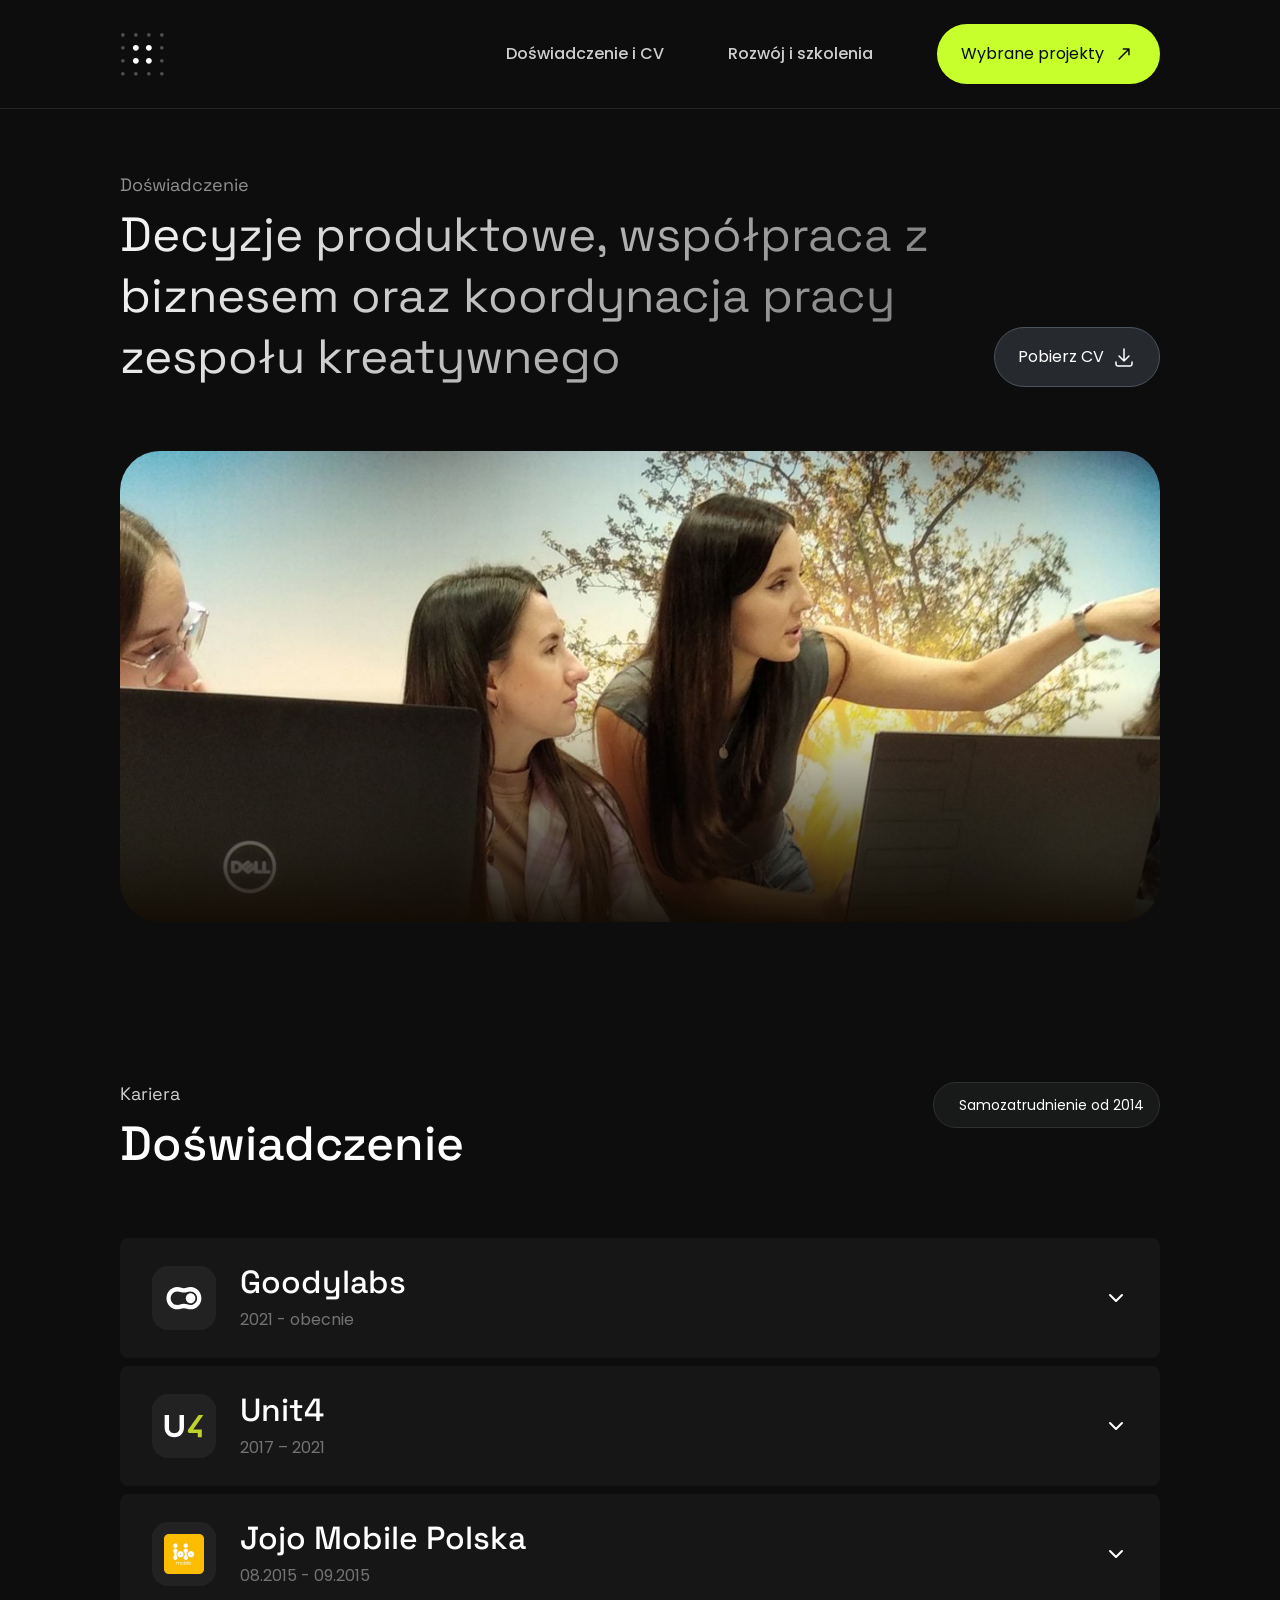
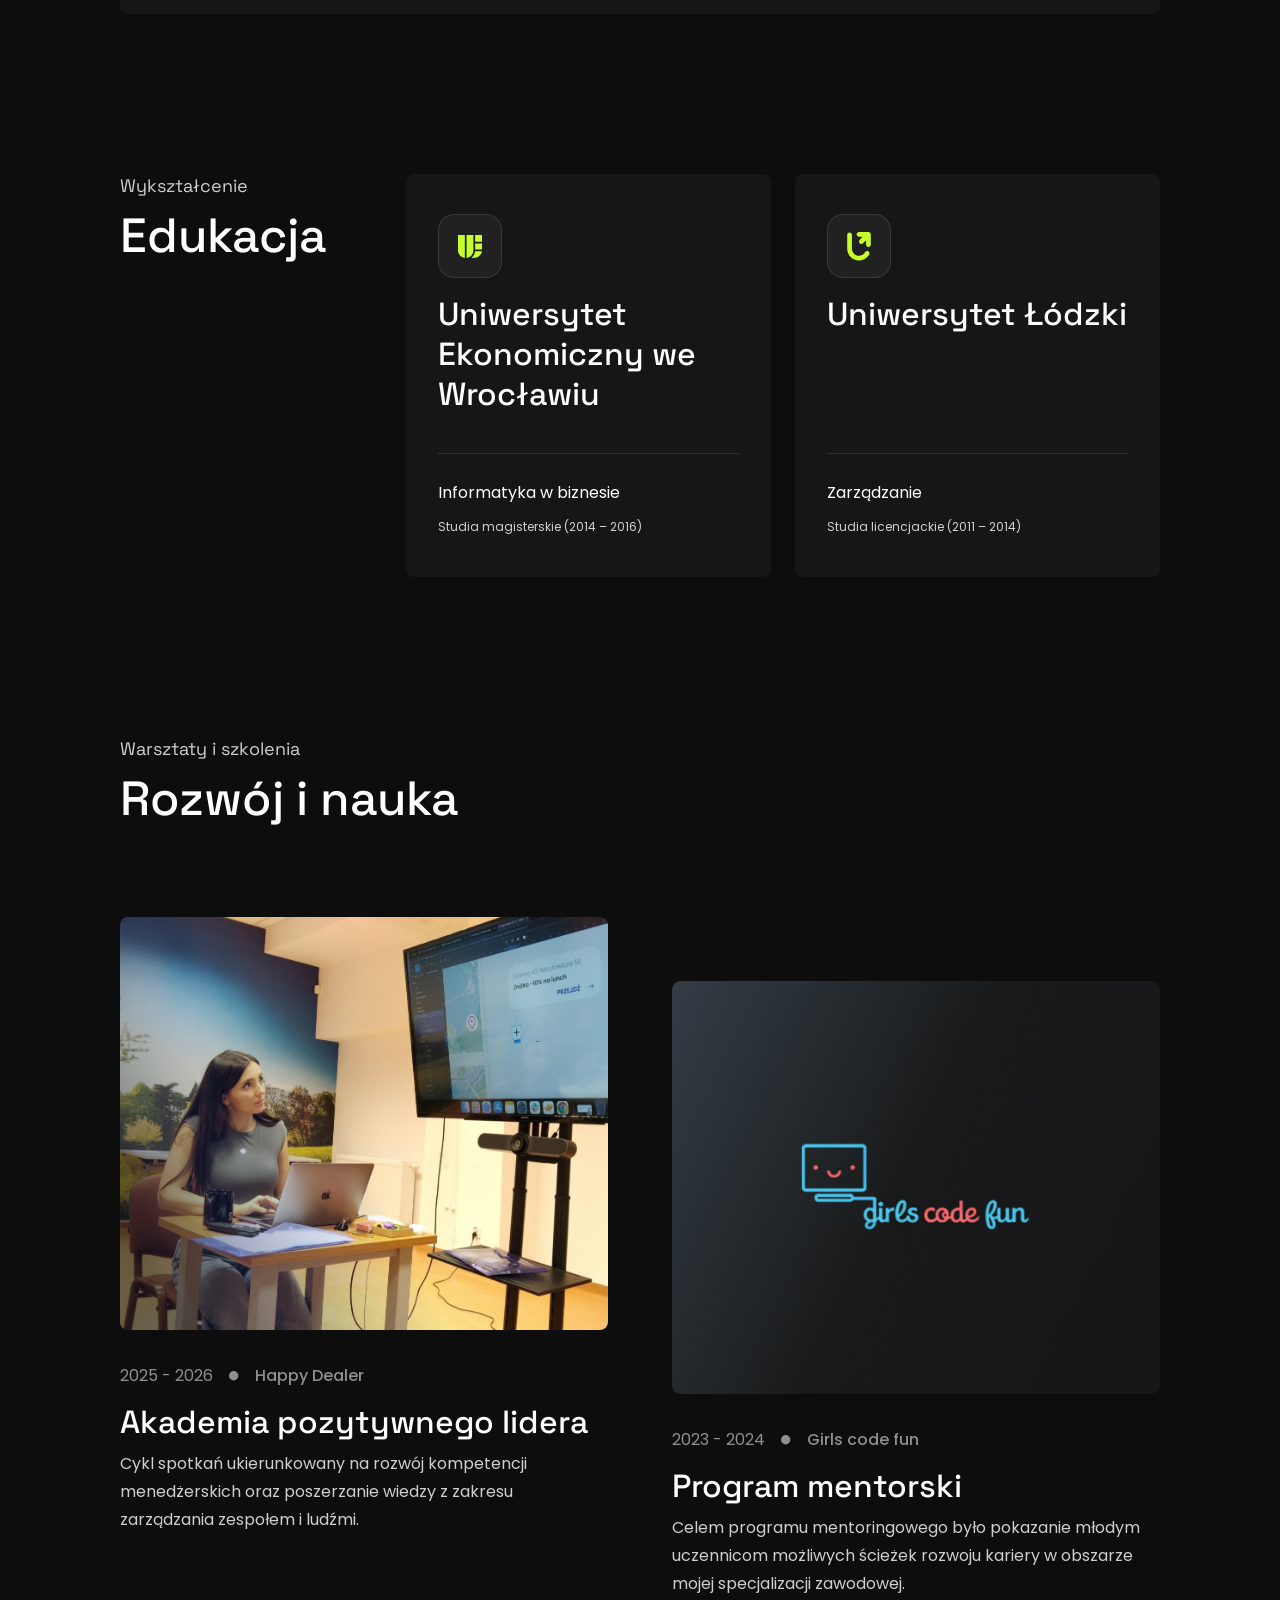
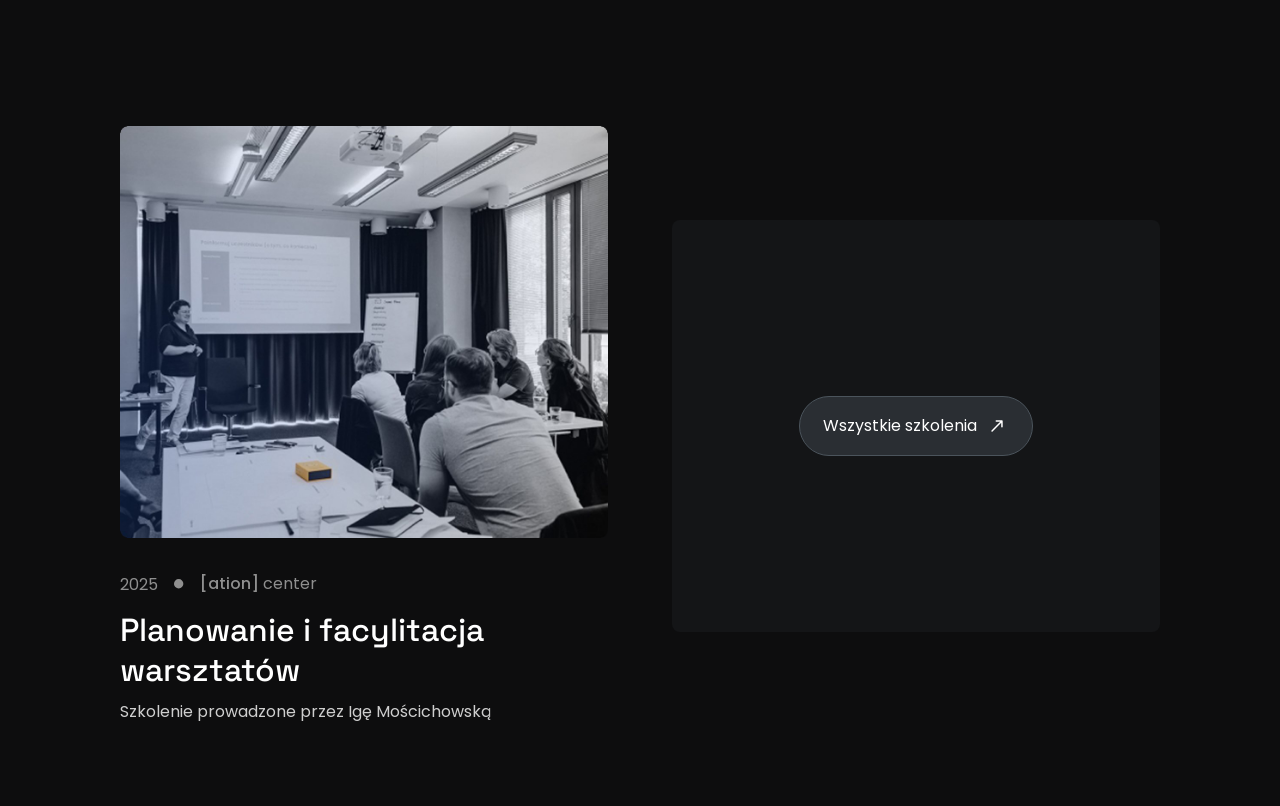
==== doswiadczenie.html @ 1fce52eb "Strona Główna - update" ====
<!DOCTYPE html>
<html lang="pl">
<head>
  <meta charset="UTF-8">
  <meta name="robots" content="noindex, nofollow">
  <meta name="viewport" content="width=device-width, initial-scale=1.0">
  <title>Doświadczenie i CV – Aleksandra Kuta</title>
  <meta name="description" content="Doświadczenie: decyzje produktowe, współpraca z biznesem oraz koordynacja pracy zespołu kreatywnego.">
  <link rel="icon" type="image/svg+xml" href="assets/favicon.svg">

  <link rel="preconnect" href="https://fonts.googleapis.com">
  <link rel="preconnect" href="https://fonts.gstatic.com" crossorigin>
  <link href="https://fonts.googleapis.com/css2?family=Poppins:wght@400;500&family=Space+Grotesk:wght@400;500;700&display=swap" rel="stylesheet">

  <link rel="stylesheet" href="css/style.css?v=89">
</head>
<body>

  <!-- ============ NAWIGACJA ============ -->
  <header class="site-header">
    <nav class="nav container" aria-label="Główna nawigacja">
      <a href="index.html" class="nav__logo" aria-label="Strona główna">
        <img src="assets/icons/logo.svg" alt="" width="44" height="44">
      </a>

      <button class="nav__toggle" type="button" aria-expanded="false" aria-controls="nav-menu" aria-label="Otwórz menu">
        <img src="assets/icons/menu.svg" alt="" width="24" height="24">
      </button>

      <div class="nav__menu" id="nav-menu">
        <a href="doswiadczenie.html" class="nav__link" aria-current="page">Doświadczenie i CV</a>
        <a href="rozwoj.html" class="nav__link">Rozwój i szkolenia</a>
        <a href="index.html#projekty" class="btn btn--cta">
          Wybrane projekty
          <img src="assets/icons/arrow-up-right.svg" alt="" width="24" height="24">
        </a>
      </div>
    </nav>
  </header>

  <main>
    <!-- ============ HEADER ============ -->
    <section class="case-hero cv-hero" aria-labelledby="cv-title">
      <div class="case-hero__content cv-hero__content container">
        <div class="cv-hero__text">
          <p class="cv-hero__eyebrow">Doświadczenie</p>
          <h1 id="cv-title" class="cv-hero__title">Decyzje produktowe, współpraca z biznesem oraz koordynacja pracy zespołu kreatywnego</h1>
        </div>
        <a href="assets/cv/AleksandraKuta_SeniorUXDesigner_10lat_CV.pdf" class="btn btn--secondary" download>
          Pobierz CV
          <img src="assets/icons/download.svg" alt="" width="24" height="24">
        </a>
      </div>

      <div class="case-hero__media cv-hero__media container">
        <picture>
          <source media="(max-width: 720px)" srcset="assets/images/cv/cv-header-mobile.jpg">
          <img src="assets/images/cv/cv-header.jpg" alt="Aleksandra Kuta podczas pracy z zespołem" width="1200" height="573">
        </picture>
      </div>
    </section>

    <!-- ============ DOŚWIADCZENIE (lista rozwijana) ============ -->
    <section class="experience" aria-labelledby="experience-title">
      <div class="container experience__inner">
        <div class="experience__head">
          <div class="experience__heading">
            <p class="experience__eyebrow">Kariera</p>
            <h2 id="experience-title" class="experience__title">Doświadczenie</h2>
          </div>
          <p class="badge"><span class="tag__dot" aria-hidden="true"></span>Samozatrudnienie od 2014</p>
        </div>

        <div class="jobs">
          <details class="job">
            <summary class="job__head">
              <span class="job__logo job__logo--goodylabs"><img src="assets/icons/firmy/goodylabs.svg" alt=""></span>
              <span class="job__info">
                <span class="job__name">Goodylabs</span>
                <span class="job__dates">2021 - obecnie</span>
              </span>
              <img class="job__chevron job__chevron--down" src="assets/icons/chevron-down.svg" alt="" width="24" height="24">
              <img class="job__chevron job__chevron--up" src="assets/icons/chevron-up.svg" alt="" width="24" height="24">
            </summary>
            <div class="job__body">
              <p class="job__desc">Realizowałam projekty aplikacji mobilnych i webowych, odpowiadając za projektowanie doświadczeń użytkowników oraz rozwój produktów cyfrowych. W Goodylabs współtworzyłam aplikację CSR wyróżnioną w konkursie Mobile Trends Awards, a także zdobywałam pierwsze doświadczenia w obszarze prowadzenia zespołu kreatywnego.</p>
              <ul class="job__roles">
                <li class="job__role">
                  <span class="job__role-title">UX Team Lead</span>
                  <span class="job__role-dates">06.2024 – obecnie</span>
                </li>
                <li class="job__role">
                  <span class="job__role-title">Senior UX Designer</span>
                  <span class="job__role-dates">05.2023 – 05.2024</span>
                </li>
                <li class="job__role">
                  <span class="job__role-title">UX Designer</span>
                  <span class="job__role-dates">04.2021 – 05.2023</span>
                </li>
              </ul>
            </div>
          </details>
          <details class="job">
            <summary class="job__head">
              <span class="job__logo job__logo--unit4"><img src="assets/icons/firmy/unit4.svg" alt=""></span>
              <span class="job__info">
                <span class="job__name">Unit4</span>
                <span class="job__dates">2017 – 2021</span>
              </span>
              <img class="job__chevron job__chevron--down" src="assets/icons/chevron-down.svg" alt="" width="24" height="24">
              <img class="job__chevron job__chevron--up" src="assets/icons/chevron-up.svg" alt="" width="24" height="24">
            </summary>
            <div class="job__body">
              <p class="job__desc">Rozwijałam swoje umiejętności pracując przy dużym systemie ERP oraz Student Management System – platformie do zarządzania danymi i finansami studentów.</p>
              <ul class="job__roles">
                <li class="job__role">
                  <span class="job__role-title">Regular UX Designer</span>
                  <span class="job__role-dates">03.2018 – 03.2021</span>
                </li>
                <li class="job__role">
                  <span class="job__role-title">Associate UX Designer</span>
                  <span class="job__role-dates">03.2017 – 03.2018</span>
                </li>
                <li class="job__role">
                  <span class="job__role-title">UX Designer Intern</span>
                  <span class="job__role-dates">08.2016 – 03.2017</span>
                </li>
              </ul>
            </div>
          </details>
          <details class="job">
            <summary class="job__head">
              <span class="job__logo job__logo--jojo"><img src="assets/icons/firmy/jojo-mobile.jpg" alt=""></span>
              <span class="job__info">
                <span class="job__name">Jojo Mobile Polska</span>
                <span class="job__dates">08.2015 - 09.2015</span>
              </span>
              <img class="job__chevron job__chevron--down" src="assets/icons/chevron-down.svg" alt="" width="24" height="24">
              <img class="job__chevron job__chevron--up" src="assets/icons/chevron-up.svg" alt="" width="24" height="24">
            </summary>
            <div class="job__body">
              <p class="job__desc">Moje pierwsze komercyjne doświadczenie w obszarze UX/UI. Moim zadaniem było stworzenie strony internetowej firmy Jojo Mobile Polska, odpowiadałam za koncepcję i wdrożenie strony w narzędziu WordPress.</p>
              <ul class="job__roles">
                <li class="job__role">
                  <span class="job__role-title">Website Designer</span>
                  <span class="job__role-dates">08.2015 – 09.2015</span>
                </li>
              </ul>
            </div>
          </details>
        </div>
      </div>
    </section>
    <!-- ============ EDUKACJA ============ -->
    <section class="education" aria-labelledby="education-title">
      <div class="container education__inner">
        <div class="education__heading">
          <p class="experience__eyebrow">Wykształcenie</p>
          <h2 id="education-title" class="experience__title">Edukacja</h2>
        </div>
        <ul class="schools">
          <li class="school">
            <span class="school__logo"><img class="school__logo--ue" src="assets/icons/uczelnie/ue-wroclaw.svg" alt=""></span>
            <h3 class="school__name">Uniwersytet Ekonomiczny we Wrocławiu</h3>
            <div class="school__info">
              <p class="school__field">Informatyka w biznesie</p>
              <p class="school__degree">Studia magisterskie (2014 – 2016)</p>
            </div>
          </li>
          <li class="school">
            <span class="school__logo"><img class="school__logo--ul" src="assets/icons/uczelnie/ul-lodz.svg" alt=""></span>
            <h3 class="school__name">Uniwersytet Łódzki</h3>
            <div class="school__info">
              <p class="school__field">Zarządzanie</p>
              <p class="school__degree">Studia licencjackie (2011 – 2014)</p>
            </div>
          </li>
        </ul>
      </div>
    </section>
    <!-- ============ ROZWÓJ I NAUKA ============ -->
    <section class="trainings" id="rozwoj" aria-labelledby="trainings-title">
      <div class="container trainings__inner">
        <div class="trainings__heading">
          <p class="experience__eyebrow">Warsztaty i szkolenia</p>
          <h2 id="trainings-title" class="experience__title">Rozwój i nauka</h2>
        </div>
        <ul class="trainings__list">
          <li class="training">
            <div class="training__media"><img src="assets/images/rozwoj/akademia.jpg" alt="Aleksandra Kuta podczas spotkania Akademii pozytywnego lidera" width="568" height="480" loading="lazy"></div>
            <div class="training__body">
              <p class="training__meta">
                <span class="training__dates">2025 - 2026</span>
                <img src="assets/icons/dot-grey.svg" alt="" width="10" height="10">
                <span class="training__org">Happy Dealer</span>
              </p>
              <h3 class="training__title">Akademia pozytywnego lidera</h3>
              <p class="training__desc">Cykl spotkań ukierunkowany na rozwój kompetencji menedżerskich oraz poszerzanie wiedzy z zakresu zarządzania zespołem i ludźmi.</p>
            </div>
          </li>
          <li class="training training--offset">
            <div class="training__media"><img src="assets/images/rozwoj/girls-code-fun.jpg" alt="Logo Girls code fun" width="568" height="480" loading="lazy"></div>
            <div class="training__body">
              <p class="training__meta">
                <span class="training__dates">2023 - 2024</span>
                <img src="assets/icons/dot-grey.svg" alt="" width="10" height="10">
                <span class="training__org">Girls code fun</span>
              </p>
              <h3 class="training__title">Program mentorski</h3>
              <p class="training__desc">Celem programu mentoringowego było pokazanie młodym uczennicom możliwych ścieżek rozwoju kariery w obszarze mojej specjalizacji zawodowej.</p>
            </div>
          </li>
          <li class="training">
            <div class="training__media"><img src="assets/images/rozwoj/facylitacja.jpg" alt="Uczestnicy szkolenia z planowania i facylitacji warsztatów" width="568" height="480" loading="lazy"></div>
            <div class="training__body">
              <p class="training__meta">
                <span class="training__dates">2025</span>
                <img src="assets/icons/dot-grey.svg" alt="" width="10" height="10">
                <span class="training__org training__org--mixed"><b>[ation]</b> center</span>
              </p>
              <h3 class="training__title">Planowanie i facylitacja warsztatów</h3>
              <p class="training__desc">Szkolenie prowadzone przez Igę Mościchowską</p>
            </div>
          </li>
          <li class="trainings__more">
            <a href="rozwoj.html" class="btn btn--secondary">
              Wszystkie szkolenia
              <img src="assets/icons/arrow-up-right-white.svg" alt="" width="24" height="24">
            </a>
          </li>
        </ul>
      </div>
    </section>
  </main>

  <script src="js/main.js?v=89"></script>
</body>
</html>
---- css/style.css ----
/* =========================================================
   Portfolio – Aleksandra Kuta
   Tokeny (zmienne) przeniesione 1:1 z Figmy (plik „Redesign”)
   ========================================================= */
:root {
  /* Kolory */
  --color-bg-primary: #0d0d0e;
  --color-bg-accent: #c7ff2c;
  --color-bg-secondary: #111112;
  --color-bg-surface: #161616;
  --color-surface-fill: #141517;
  --color-bg-tag: #181919;
  --color-border-subtle: #303031;
  --color-text-primary: #ffffff;
  --color-text-secondary: rgba(255, 255, 255, 0.8);
  --color-text-accent: #737373;
  --color-text-tertiary: #8f8f8f;
  --color-divider: #303031;
  --color-border-nav: rgba(255, 255, 255, 0.1);
  --color-button-secondary-bg-2: rgba(75, 84, 92, 0.4);
  --color-button-secondary-border: #4b545c;
  --color-button-secondary-bg: rgba(255, 255, 255, 0.05);
  --color-text-on-accent: #060a12;
  --color-accent-glow: rgba(215, 238, 149, 0.6);

  /* Typografia */
  --font-body: "Poppins", system-ui, sans-serif;
  --font-heading: "Space Grotesk", system-ui, sans-serif;
  --font-size-xs: 12px;
  --font-size-sm: 14px;
  --font-size-md: 16px;
  --font-size-lg: 24px;
  --font-size-2xl: 32px;
  --font-size-3xl: 48px;
  --font-size-4xl: 56px;

  /* Odstępy */
  --spacing-4: 4px;
  --spacing-8: 8px;
  --spacing-12: 12px;
  --spacing-16: 16px;
  --spacing-20: 20px;
  --spacing-24: 24px;
  --spacing-32: 32px;
  --spacing-40: 40px;
  --spacing-48: 48px;
  --spacing-56: 56px;
  --spacing-64: 64px;
  --spacing-80: 80px;
  --spacing-88: 88px;
  --spacing-100: 100px;
  --spacing-120: 120px;

  /* Zaokrąglenia */
  --radius-4: 4px;
  --radius-8: 8px;
  --radius-12: 12px;
  --radius-16: 16px;
  --radius-24: 24px;
  --radius-32: 32px;
  --radius-40: 40px;

  /* Layout */
  --page-max: none; /* 29.10: strona skaluje się na każdą szerokość, boki stałe 120 px (--page-gutter) */
  --page-gutter: var(--spacing-120);
}

/* ---------- Reset ---------- */
*, *::before, *::after { box-sizing: border-box; }
html, body { margin: 0; padding: 0; }
h1, p, ul { margin: 0; padding: 0; }
ul { list-style: none; }
img { display: block; max-width: 100%; }
a { color: inherit; text-decoration: none; }

body {
  background: var(--color-bg-primary);
  color: var(--color-text-primary);
  font-family: var(--font-body);
  font-size: var(--font-size-md);
  -webkit-font-smoothing: antialiased;
}

:focus-visible {
  outline: 2px solid var(--color-bg-accent);
  outline-offset: 4px;
  border-radius: 4px;
}

.container {
  width: 100%;
  max-width: var(--page-max);
  margin-inline: auto;
  padding-inline: var(--page-gutter);
}

/* ---------- Przycisk CTA ---------- */
.btn {
  display: inline-flex;
  align-items: center;
  justify-content: center;
  gap: var(--spacing-8);
  font-family: var(--font-body);
  font-size: var(--font-size-md);
  font-weight: 400;
  line-height: 28px;
  white-space: nowrap;
}
.btn--cta {
  padding: var(--spacing-16) var(--spacing-24);
  border-radius: var(--radius-32);
  background: var(--color-bg-accent);
  color: var(--color-text-on-accent);
}

/* ---------- Nawigacja ---------- */
.site-header {
  border-bottom: 1px solid var(--color-border-nav);
}
.nav {
  display: flex;
  align-items: center;
  gap: var(--spacing-64);
  padding-block: var(--spacing-24);
}
.nav__logo { flex: 1 0 0; }
.nav__logo img { width: 44px; height: 44px; }

.nav__menu {
  display: flex;
  align-items: center;
  gap: var(--spacing-64);
}
.nav__link {
  font-weight: 500;
  line-height: 28px;
  color: var(--color-text-secondary);
  white-space: nowrap;
}

.nav__toggle { display: none; }

/* ---------- Hero / header (Strona Główna) ---------- */
/* 12.11 – nowy header (Figma 3300:8854): wyśrodkowane tagi + tytuł, bez grafiki w tle; nawigacja leży na headerze */
.page-home .site-header {
  position: absolute;
  top: 0;
  left: 0;
  right: 0;
  z-index: 2;
}

.hero {
  display: flex;
  flex-direction: column;
  justify-content: center;
  height: 768px;
  padding-top: 108px; /* wysokość nawigacji; treść wyśrodkowana w pozostałej części (200 / 201 px jak w Figmie) */
  background: var(--color-bg-primary);
}
.hero__content {
  display: flex;
  flex-direction: column;
  align-items: center;
  gap: var(--spacing-24);
  text-align: center;
}
/* Tagi oddzielone kwadratami 4×4 obróconymi o 45° (romby) */
.hero__tags,
.meta {
  display: flex;
  flex-wrap: wrap;
  align-items: center;
  gap: var(--spacing-8) var(--spacing-16);
  font-size: var(--font-size-sm);
  line-height: 22px;
  color: var(--color-text-secondary);
}
.hero__tags { justify-content: center; }
.hero__tags > li,
.meta > li {
  display: flex;
  align-items: center;
  gap: var(--spacing-16);
  white-space: nowrap;
}
.hero__tags > li + li::before,
.meta > li + li::before {
  content: "";
  flex: none;
  width: 4px;
  height: 4px;
  margin-inline: 0.83px; /* romb ma 5,66 px szerokości – odstępy jak w Figmie */
  background: rgba(255, 255, 255, 0.8);
  transform: rotate(45deg);
}
.hero__title {
  max-width: 1200px;
  font-family: var(--font-heading);
  font-size: var(--font-size-4xl);
  font-weight: 400;
  line-height: normal;
  background-image: linear-gradient(102.6deg, #f7f7f7 0.64%, #838383 92.03%);
  -webkit-background-clip: text;
  background-clip: text;
  color: transparent;
}

/* ---------- Sekcja: Wybrane projekty (12.11 – Figma 2981:7096) ---------- */
.projects { background: var(--color-bg-primary); }
.projects__inner {
  display: flex;
  flex-direction: column;
  gap: var(--spacing-80);
  padding-top: var(--spacing-80);
  padding-bottom: var(--spacing-120);
}

.section-head {
  display: flex;
  flex-direction: column;
  gap: var(--spacing-24);
}
.section-head__title {
  margin: 0;
  font-family: var(--font-heading);
  font-size: var(--font-size-3xl);
  font-weight: 400;
  line-height: normal;
}
.section-head__lead {
  max-width: 538px;
  padding-left: var(--spacing-80);
  color: var(--color-text-secondary);
  line-height: normal;
}

/* Kafel projektu */
.project {
  display: flex;
  flex-direction: column;
  gap: var(--spacing-24);
  color: var(--color-text-primary);
}
.project__media {
  position: relative;
  display: block;
  overflow: hidden;
  border-radius: var(--radius-4);
  background: var(--color-bg-surface);
}
.project__media img {
  width: 100%;
  height: 100%;
  object-fit: cover;
}
/* Logo 4F na zdjęciu (64 px, krycie 80%, 32 px od lewej, 19 px od dołu) */
.project__media .project__logo {
  position: absolute;
  left: var(--spacing-32);
  bottom: 4.847%; /* 19 z 392 – skaluje się razem z kaflem */
  width: 64px;
  height: 64px;
  opacity: 0.8;
}
.project__body {
  display: flex;
  flex-direction: column;
  gap: var(--spacing-16);
}
.project__title {
  margin: 0;
  font-family: var(--font-heading);
  font-size: 18px;
  font-weight: 400;
  line-height: normal;
}

/* 1. Kafel 4F + tekst z prawej, wyrównane do dołu */
.projects__feature {
  display: flex;
  align-items: flex-end;
  gap: 44px;
}
.project--featured { flex: 0 0 63.1667%; } /* 758 z 1200 – skaluje się z szerokością strony */
.project--featured .project__media { height: auto; aspect-ratio: 758 / 392; }
.project--featured .project__body { padding-right: var(--spacing-40); }
.project--featured .meta { max-width: 398px; }
.project--featured .project__title { font-size: var(--font-size-lg); }
.projects__note {
  flex: 1 0 0;
  padding: 0 var(--spacing-64) 114px 0;
  font-family: var(--font-heading);
  font-size: 18px;
  line-height: normal;
}
.projects__note-muted { color: var(--color-text-accent); }

/* 2. i 3. – rząd dwóch kafli */
.projects__row {
  display: flex;
  align-items: flex-start;
  gap: var(--spacing-80);
}
.project--small { flex: 0 0 36.25%; } /* 435 z 1200 */
.project--small .project__media { height: auto; aspect-ratio: 435 / 329; }
.project--large { flex: 1 0 0; }
.project--large .project__media { height: auto; aspect-ratio: 685 / 392; border-radius: var(--radius-8); }

/* ---------- Sekcja: Środowisko pracy (12.11 – Figma 3395:4577 / kolor 3395:4617 / środek 3395:4729) ---------- */
/* Pasek kafli przesuwa się sam w pętli (jak cytaty CTRL+); kafel na środku ekranu powiększa się o 20% i przechodzi w wersję kolorową (js/main.js [data-tools]) */
.tools {
  display: flex;
  flex-direction: column;
  gap: var(--spacing-48);
  padding-block: var(--spacing-80);
  background: var(--color-bg-primary);
}
.tools__title {
  margin: 0;
  font-family: var(--font-heading);
  font-size: var(--font-size-3xl);
  font-weight: 400;
  line-height: normal;
  text-align: center;
  background-image: linear-gradient(127.97deg, #f7f7f7 0.64%, #838383 92.03%);
  -webkit-background-clip: text;
  background-clip: text;
  color: transparent;
}
.tools__viewport { overflow: hidden; padding-block: var(--spacing-40); }
.tools__track {
  display: flex;
  width: max-content;
  animation: tools-scroll 40.5s linear infinite; /* ok. 40 px/s jak cytaty CTRL+ (zestaw 7 kafli = 1619 px), kafel co ok. 5,8 s */
}
.tools__list { display: flex; align-items: center; }
/* Kafel 100 + 60 + romb 8×8 (11,31 px) + 60 */
.tool {
  display: flex;
  align-items: center;
  gap: 60px;
  padding-right: 60px;
}
.tool::after {
  content: "";
  flex: none;
  width: 8px;
  height: 8px;
  margin-inline: 1.66px; /* romb ma 11,31 px szerokości */
  background: rgba(255, 255, 255, 0.8);
  transform: rotate(45deg);
}
.tool__tile {
  position: relative;
  display: block;
  flex: none;
  width: 100px;
  height: 100px;
  transition: transform 0.6s cubic-bezier(.22, 1, .36, 1);
}
.tool__icon {
  position: absolute;
  inset: 0;
  width: 100px;
  height: 100px;
  max-width: none;
}
.tool__icon--color {
  opacity: 0;
  transition: opacity 0.6s ease;
}
.tool.is-active .tool__tile { transform: scale(1.2); }
.tool.is-active .tool__icon--color { opacity: 1; }
@keyframes tools-scroll { to { transform: translateX(-33.3333%); } }

/* ---------- Stopka Strony Głównej (12.11 – Figma 3395:3358) ---------- */
.home-footer {
  border-top: 1px solid var(--color-border-nav);
  background: var(--color-bg-primary);
}
.home-footer__inner {
  display: flex;
  flex-direction: column;
  align-items: center;
  gap: var(--spacing-80);
  padding-block: var(--spacing-120);
}
.home-footer__tag {
  display: flex;
  align-items: center;
  gap: 10px;
  padding: var(--spacing-8) var(--spacing-16) var(--spacing-8) var(--spacing-12);
  font-size: var(--font-size-xs);
  line-height: 20px;
  color: var(--color-text-secondary);
  white-space: nowrap;
}
.home-footer__dot {
  flex: none;
  width: 8px;
  height: 8px;
  border-radius: 50%;
  background: var(--color-bg-accent);
}
.home-footer__main {
  display: flex;
  flex-direction: column;
  align-items: center;
  gap: var(--spacing-40);
  width: 100%;
}
.home-footer__title {
  max-width: 800px;
  font-family: var(--font-heading);
  font-size: var(--font-size-4xl);
  font-weight: 400;
  line-height: normal;
  text-align: center;
  background-image: linear-gradient(102.6deg, #f7f7f7 0.64%, #838383 92.03%);
  -webkit-background-clip: text;
  background-clip: text;
  color: transparent;
}
/* Przycisk CTA, rozmiar small */
.home-footer__cta {
  padding: var(--spacing-8) var(--spacing-12);
  font-size: var(--font-size-xs);
  line-height: 20px;
}
.home-footer__bottom {
  display: flex;
  align-items: center;
  justify-content: space-between;
  gap: var(--spacing-24);
  width: 100%;
}
.home-footer__contact {
  flex: 1 0 0;
  line-height: 28px;
  color: var(--color-text-secondary);
}
.home-footer__contact--end { text-align: right; }
.home-footer__copy {
  font-size: var(--font-size-sm);
  line-height: 22px;
  color: var(--color-text-secondary);
  white-space: nowrap;
}

/* ---------- Case study: header ---------- */
.case-hero {
  display: flex;
  flex-direction: column;
  padding-bottom: var(--spacing-80);
}
.case-hero__content {
  display: flex;
  flex-direction: column;
  align-items: flex-start;
  gap: var(--spacing-8);
  padding-block: var(--spacing-64);
}
.case-hero__heading {
  display: flex;
  flex-direction: column;
  align-items: flex-start;
  gap: var(--spacing-8);
  width: 100%;
}
.case-hero__logo {
  display: flex;
  align-items: center;
  justify-content: center;
  width: 64px;
  height: 64px;
  border-radius: var(--radius-16);
  background: var(--color-button-secondary-bg);
}
.case-hero__logo img { width: 40px; height: 40px; }

.case-hero__title {
  font-family: var(--font-heading);
  font-size: var(--font-size-3xl);
  width: 100%;
  font-weight: 400;
  line-height: normal;
  background: linear-gradient(121.6deg, #f7f7f7 0.64%, #838383 92.03%);
  -webkit-background-clip: text;
  background-clip: text;
  -webkit-text-fill-color: transparent;
  color: transparent;
}

.case-info {
  display: flex;
  flex-wrap: wrap;
  align-items: flex-start;
  gap: var(--spacing-24);
  margin: 0;
  padding-top: var(--spacing-16);
}
.case-info__item { display: flex; flex-direction: column; }
.case-info dt {
  font-size: var(--font-size-sm);
  line-height: normal;
  color: var(--color-text-accent);
}
.case-info dd {
  margin: 0;
  font-weight: 500;
  line-height: 28px;
  white-space: nowrap;
}

/* Header CTRL+ (3156:3764 / 3156:3675): bez logo, kąt gradientu tytułu z makiety, kadr zdjęcia na mobile */
.case-hero--ctrl .case-hero__media img { object-position: center; }

/* Header 4F – układ web (makieta 29.10, 3042:17963): logo + tytuł 56 px po lewej, informacje w kolumnie po prawej */
@media (min-width: 901px) {
  .case-hero__content {
    flex-direction: row;
    align-items: flex-end;
    gap: var(--spacing-80);
  }
  .case-hero__heading { flex: 1 0 0; min-width: 0; gap: var(--spacing-40); }
  .case-hero__title {
    font-size: var(--font-size-4xl);
    background-image: linear-gradient(98.73deg, #f7f7f7 0.64%, #838383 92.03%);
  }
  .case-info {
    flex: none;
    flex-direction: column;
    flex-wrap: nowrap;
  }
  /* CTRL+ (makieta 30.10): informacje wyrównane do góry tytułu, odstęp 100 */
  .case-hero--ctrl .case-hero__content { gap: var(--spacing-64); padding-top: var(--spacing-120); } /* 01.11: wg pełnej makiety 3153:3224 – informacje wyrównane do dołu (jak 4F), gap 64, padding górny 120 */
  .case-hero--ctrl .case-hero__title { background-image: linear-gradient(100.08deg, #f7f7f7 0.64%, #838383 92.03%); }
}

.case-hero__media { flex: none; }
.case-hero__media picture {
  position: relative;
  display: block;
  aspect-ratio: 1200 / 544; /* skaluje się z szerokością strony (na 1440 = 1200×544) */
}
.case-hero__media img {
  width: 100%;
  height: 100%;
  object-fit: cover;
  object-position: top;
  border-radius: var(--radius-4);
  background: #09090a;
}


/* Przycisk drugorzędny (typ=secondary) – obramowanie 1px mieści się w wymiarach z Figmy */
.btn--secondary {
  padding: calc(var(--spacing-16) - 1px) calc(var(--spacing-24) - 1px);
  border: 1px solid var(--color-button-secondary-border);
  border-radius: var(--radius-32);
  background: var(--color-button-secondary-bg-2);
  color: var(--color-text-primary);
}

/* ---------- Doświadczenie i CV: header ---------- */
.cv-hero__content {
  flex-direction: row;
  align-items: flex-end;
  gap: var(--spacing-64);
}
.cv-hero__text {
  flex: 1 0 0;
  display: flex;
  flex-direction: column;
  gap: var(--spacing-8);
}
.cv-hero__eyebrow {
  font-family: var(--font-heading);
  font-size: 18px;
  line-height: normal;
  color: var(--color-text-tertiary);
}
.cv-hero__title {
  font-family: var(--font-heading);
  font-size: var(--font-size-3xl);
  font-weight: 400;
  line-height: normal;
  background-image: linear-gradient(121.6deg, #f7f7f7 0.64%, #838383 92.03%);
  -webkit-background-clip: text;
  background-clip: text;
  color: transparent;
}
.cv-hero__media picture { display: block; height: 100%; }
.cv-hero__media img { background: none; object-position: center; border-radius: var(--radius-40); } /* CV: bez zmian (zmiana radiusa dotyczy tylko 4F) */


/* ---------- Tag z indykatorem (badge) ---------- */
.badge {
  display: inline-flex;
  align-items: center;
  gap: 10px;
  padding: 11px 15px; /* 12/16 w Figmie – obramowanie 1px mieści się w wymiarach */
  border: 1px solid var(--color-border-subtle);
  border-radius: var(--radius-24);
  background: var(--color-bg-tag);
  font-size: var(--font-size-sm);
  line-height: 22px;
  white-space: nowrap;
}

/* ---------- Doświadczenie: lista rozwijana ---------- */
.experience__inner {
  display: flex;
  flex-direction: column;
  gap: var(--spacing-64);
  padding-block: var(--spacing-80);
}
.experience__head {
  display: flex;
  align-items: flex-start;
  gap: var(--spacing-8);
}
.experience__heading {
  flex: 1 0 0;
  display: flex;
  flex-direction: column;
  gap: var(--spacing-8);
  line-height: normal;
}
.experience__eyebrow {
  font-family: var(--font-heading);
  font-size: 18px;
  color: var(--color-text-secondary);
}
.experience__title {
  margin: 0;
  font-family: var(--font-heading);
  font-size: var(--font-size-3xl);
  font-weight: 500;
}

.jobs {
  display: flex;
  flex-direction: column;
  gap: var(--spacing-8);
}
.job {
  display: flex;
  flex-direction: column;
  border-radius: var(--radius-8);
  overflow: hidden;
}
.job[open] { gap: var(--spacing-4); }

.job__head {
  display: flex;
  align-items: center;
  gap: var(--spacing-24);
  padding: var(--spacing-24) var(--spacing-32);
  background: var(--color-bg-surface);
  list-style: none;
  cursor: pointer;
}
.job__head::-webkit-details-marker { display: none; }

.job__logo {
  flex: none;
  display: flex;
  align-items: center;
  justify-content: center;
  width: 64px;
  height: 64px;
  border-radius: var(--radius-16);
  background: var(--color-button-secondary-bg);
}
.job__logo--goodylabs img { width: 35.835px; height: 22.306px; }
.job__logo--unit4 img { width: 40px; height: 23.22px; }
.job__logo--jojo img { width: 40px; height: 40px; border-radius: 4px; object-fit: contain; }

.job__info {
  flex: 1 0 0;
  display: flex;
  flex-direction: column;
  gap: var(--spacing-4);
  white-space: nowrap;
}
.job__name {
  font-family: var(--font-heading);
  font-size: var(--font-size-2xl);
  font-weight: 500;
  line-height: normal;
}
.job__dates {
  line-height: 28px;
  color: var(--color-text-accent);
}

.job__chevron { flex: none; width: 24px; height: 24px; }
.job__chevron--up,
.job[open] .job__chevron--down { display: none; }
.job[open] .job__chevron--up { display: block; }

.job__body {
  display: flex;
  flex-direction: column;
  gap: var(--spacing-24);
  padding: var(--spacing-24) 168px var(--spacing-24) var(--spacing-32);
  background: var(--color-bg-surface);
  font-size: var(--font-size-sm);
  line-height: 22px;
}
.job__desc { color: var(--color-text-secondary); }
.job__roles {
  padding-left: var(--spacing-16);
  border-left: 1px solid var(--color-border-subtle);
}
.job__role {
  display: flex;
  flex-direction: column;
  padding-bottom: var(--spacing-20);
  white-space: nowrap;
}
.job__role:last-child { padding-bottom: 0; }
.job__role-title { font-weight: 500; }
.job__role-dates { color: var(--color-text-accent); }

/* ---------- Edukacja (kafle uczelni) ---------- */
.education__inner {
  display: flex;
  align-items: flex-start;
  gap: var(--spacing-24);
  padding-block: var(--spacing-80);
}
.education__heading {
  flex: 1 1 0;
  min-width: 0;
  display: flex;
  flex-direction: column;
  gap: var(--spacing-8);
  line-height: normal;
}
.schools {
  flex: none;
  display: flex;
  align-items: stretch;
  gap: var(--spacing-24);
}
.school {
  display: flex;
  flex-direction: column;
  gap: var(--spacing-16);
  width: 365px;
  min-height: 403px;
  padding: var(--spacing-40) var(--spacing-32);
  border-radius: var(--radius-8);
  background: var(--color-bg-surface);
}
.school__logo {
  flex: none;
  display: flex;
  align-items: center;
  justify-content: center;
  width: 64px;
  height: 64px;
  border: 1px solid var(--color-border-nav);
  border-radius: var(--radius-16);
  background: var(--color-button-secondary-bg);
}
.school__logo--ue { width: 24px; height: 22.973px; }
.school__logo--ul { width: 24px; height: 28.5px; }
.school__name {
  flex: 1 0 auto;
  margin: 0;
  font-family: var(--font-heading);
  font-size: var(--font-size-2xl);
  font-weight: 500;
  line-height: normal;
}
.school__info {
  display: flex;
  flex-direction: column;
  gap: 10px;
  padding-top: 25px;
  border-top: 1px solid var(--color-border-subtle);
}
.school__field { line-height: 28px; }
.school__degree {
  font-size: var(--font-size-xs);
  line-height: 20px;
  color: var(--color-text-secondary);
}

/* ---------- Rozwój i nauka (kafle szkoleń) ---------- */
.trainings__inner {
  display: flex;
  flex-direction: column;
  gap: var(--spacing-88);
  padding-block: var(--spacing-80);
}
.trainings__heading {
  display: flex;
  flex-direction: column;
  gap: var(--spacing-8);
  line-height: normal;
}
.trainings__list {
  display: grid;
  grid-template-columns: repeat(2, minmax(0, 1fr));
  gap: var(--spacing-88) var(--spacing-64);
  align-items: start;
}
.training { display: flex; flex-direction: column; }
.training--offset { padding-top: var(--spacing-64); }
.training__media {
  aspect-ratio: 568 / 480;
  border-radius: var(--radius-8); /* zmiana Oli 26.10 (w Figmie 16) */
  overflow: hidden;
  background: var(--color-surface-fill);
}
.training__media img {
  display: block;
  width: 100%;
  height: 100%;
  object-fit: cover;
}
.training__body {
  display: flex;
  flex-direction: column;
  gap: var(--spacing-16);
  padding-top: var(--spacing-32);
}
/* W makiecie opisy w 1. rzędzie mają stałą wysokość 244 px, w 2. rzędzie – dopasowaną do treści */
.training:nth-child(-n+2) .training__body { min-height: 244px; }
.training__meta {
  display: flex;
  flex-wrap: wrap;
  align-items: center;
  gap: var(--spacing-8) var(--spacing-16);
  height: 24px;
  color: var(--color-text-tertiary);
}
.training__meta img { width: 10.248px; height: 10.416px; }
.training__dates { line-height: normal; white-space: nowrap; }
.training__org { flex: 1 0 0; font-weight: 500; line-height: 28px; }
/* „[ation] center” – celowo wyróżniona część nazwy (web i mobile: Medium 16/28, reszta Regular) */
.training__org--mixed { font-weight: 400; }
.training__org b { font-size: var(--font-size-md); font-weight: 500; line-height: 28px; }
.training__title {
  margin: 0 0 calc(var(--spacing-8) - var(--spacing-16));
  font-family: var(--font-heading);
  font-size: var(--font-size-2xl);
  font-weight: 500;
  line-height: normal;
}
.training__desc {
  line-height: 28px;
  color: var(--color-text-secondary);
}
.trainings__more {
  align-self: center;
  display: flex;
  align-items: center;
  justify-content: center;
  aspect-ratio: 568 / 480;
  border-radius: var(--radius-8); /* zmiana Oli 26.10 (w Figmie 16) */
  background: var(--color-surface-fill);
}

/* ---------- Case study: nawigacja sekcji (sticky, makieta 28–29.10: web 3106:2405, mobile 3042:18113) ----------
   Pasek przykleja się do góry po przewinięciu headera. Przy przewijaniu w dół jest widoczny w całości,
   przy przewijaniu w górę kurczy się do samej linii z akcentem pod aktywną pozycją
   (.is-collapsed, makieta 3110:2984). Aktywny link (.is-active) = sekcja, w której jesteśmy. Klasy ustawia js/main.js. */
.case-nav {
  position: sticky;
  top: 0;
  z-index: 10;
  background: var(--color-bg-surface);
  box-shadow: inset 0 -1px 0 var(--color-border-nav); /* linia na dole; podkreślenie aktywnego linku leży na niej */
}
/* zwinięty: pasek wysuwa się w górę tak, że widać tylko dolne 4 px – linię i podkreślenie aktywnego linku */
.case-nav.is-collapsed { transform: translateY(calc(-100% + 4px)); }
.case-nav__bar {
  max-width: var(--page-max);
  margin-inline: auto;
  padding: var(--spacing-24) var(--page-gutter) 0;
  overflow-x: auto;
  scrollbar-width: none;
}
.case-nav__bar::-webkit-scrollbar { display: none; }
.case-nav__list {
  display: flex;
  gap: var(--spacing-16);
  width: max-content;
}
.case-nav__link {
  display: flex;
  flex-direction: column;
  padding-bottom: 20px; /* + 4 px podkreślenia = 24 */
  border-bottom: 4px solid transparent;
  font-size: var(--font-size-sm);
  line-height: 22px;
  color: var(--color-text-secondary);
  white-space: nowrap;
}
/* rezerwuje szerokość pogrubionej wersji, żeby linki nie przesuwały się przy zmianie aktywnego */
.case-nav__link::after {
  content: attr(data-label);
  height: 0;
  overflow: hidden;
  visibility: hidden;
  font-weight: 500;
}
.case-nav__link.is-active {
  font-weight: 500;
  color: var(--color-text-primary);
  border-bottom-color: var(--color-bg-accent); /* 4 px (29.10 – grubsze niż wcześniej 1 px) */
}
/* sekcje nie chowają się pod paskiem po kliknięciu w link */
.case-nav ~ section[id] { scroll-margin-top: 70px; }

/* ---------- Case study: wspólny rząd 3 kafli (Kontekst zmian, Strategia) ---------- */
.case-tiles {
  display: flex;
  align-items: stretch;
  gap: var(--spacing-40);
}
.case-tiles > li {
  flex: 1 0 0;
  min-width: 0;
  display: flex;
  flex-direction: column;
  gap: var(--spacing-32);
  padding: var(--spacing-40);
  border-radius: var(--radius-16);
}

/* ---------- Case study: Kontekst zmian ---------- */
.case-context { background: var(--color-bg-secondary); }
.case-context__inner {
  display: flex;
  flex-direction: column;
  gap: var(--spacing-56);
  padding-block: var(--spacing-80);
}
.case-context__top {
  display: flex;
  align-items: flex-start;
  gap: var(--spacing-120);
}
.case-context__title {
  flex: 0 1 660px;
  margin: 0;
  font-family: var(--font-heading);
  font-size: var(--font-size-3xl);
  font-weight: 400; /* 30.10: nagłówki sekcji 4F na webie ujednolicone – 48 Regular */
  line-height: normal;
}
.case-context__lead {
  flex: 0 1 420px;
  line-height: 28px;
  color: var(--color-text-secondary);
}
.challenge { background: var(--color-bg-primary); }
.challenge__head {
  flex: 1 0 auto;
  display: flex;
  align-items: flex-start;
  gap: var(--spacing-24);
}
.challenge__text {
  flex: 1 0 0;
  display: flex;
  flex-direction: column;
  gap: var(--spacing-8);
}
.challenge__label,
.challenge__num,
.challenge__desc {
  font-size: var(--font-size-sm);
  line-height: 22px;
  color: var(--color-text-tertiary);
}
.challenge__title {
  margin: 0;
  font-family: var(--font-heading);
  font-size: var(--font-size-lg);
  font-weight: 400;
  line-height: normal;
}

/* ---------- Case study: Strategia ---------- */
.case-strategy__inner {
  display: flex;
  flex-direction: column;
  gap: var(--spacing-56);
  padding-block: var(--spacing-80);
}
.case-strategy__top {
  display: flex;
  flex-direction: column;
  gap: var(--spacing-24);
  max-width: 800px;
  font-family: var(--font-heading);
  line-height: normal;
}
.case-strategy__eyebrow {
  font-size: 18px;
  color: var(--color-text-secondary);
}
.case-strategy__title {
  margin: 0;
  font-size: var(--font-size-3xl);
  font-weight: 400;
}
.case-strategy__accent { color: var(--color-bg-accent); }
.decision {
  background: var(--color-bg-secondary);
}
.decision__icon {
  display: flex;
  align-items: center;
  justify-content: center;
  width: 64px;
  height: 64px;
  border-radius: var(--radius-16);
  background: var(--color-button-secondary-bg);
}
.decision__icon img { width: 24px; height: 24px; }
.decision__title {
  margin: calc(var(--spacing-24) - var(--spacing-32)) 0 0; /* ikona–tytuł 24, tytuł–opis 32 */
  font-family: var(--font-heading);
  font-size: var(--font-size-lg);
  font-weight: 400;
  line-height: normal;
}
.decision__desc {
  font-size: var(--font-size-sm);
  line-height: 22px;
  color: var(--color-text-tertiary);
}

/* ---------- Case study: Decyzja (tekst + zdjęcie + korzyści) ---------- */
.case-decision__inner {
  display: flex;
  flex-direction: column;
  gap: var(--spacing-56);
  padding-top: var(--spacing-80); /* w makiecie brak odstępu na dole sekcji */
}
.case-decision__top {
  display: flex;
  align-items: flex-start;
  gap: var(--spacing-120);
}
.case-decision__text {
  flex: 1 0 0;
  min-width: 0;
  display: flex;
  flex-direction: column;
  gap: var(--spacing-24);
}
.case-decision__eyebrow {
  font-family: var(--font-heading);
  font-size: 18px;
  line-height: normal;
  color: var(--color-text-secondary);
}
.case-decision__title {
  margin: 0;
  font-family: var(--font-heading);
  font-size: var(--font-size-3xl);
  font-weight: 400;
  line-height: normal;
}
.case-decision__lead {
  line-height: 28px;
  color: var(--color-text-secondary);
}
.case-decision__media {
  flex: 0 1 516px;
  aspect-ratio: 516 / 478;
  border-radius: var(--radius-8);
  overflow: hidden;
  background: var(--color-bg-surface);
}
.case-decision__media img {
  display: block;
  width: 100%;
  height: 100%;
  object-fit: cover;
}
.case-decision__divider {
  width: 100%;
  height: 1px;
  margin: 0;
  border: 0;
  background: var(--color-border-nav);
}
.benefits {
  display: flex;
  align-items: flex-start;
  gap: 48px;
}
.benefit {
  flex: 0 1 368px;
  min-width: 0;
  display: flex;
  flex-direction: column;
  gap: var(--spacing-24);
}
.benefit__icon { display: block; width: 24px; height: 24px; }
.benefit__text {
  display: flex;
  flex-direction: column;
  gap: var(--spacing-12);
}
.benefit__title {
  margin: 0;
  font-family: var(--font-heading);
  font-size: var(--font-size-lg);
  font-weight: 500;
  line-height: normal;
}
.benefit__desc {
  line-height: 28px;
  color: var(--color-text-secondary);
}

/* ---------- Case study: Decyzja II – przed / po (slider) ---------- */
.case-ba__inner {
  display: flex;
  flex-direction: column;
  gap: var(--spacing-56);
  padding-block: var(--spacing-80);
}
.case-ba__top {
  display: flex;
  flex-direction: column;
  gap: var(--spacing-24);
  max-width: 660px;
}
.case-ba__heading {
  margin: 0;
  font-family: var(--font-heading);
  font-size: var(--font-size-3xl);
  font-weight: 400;
  line-height: normal;
}
.ba__slide {
  display: flex;
  flex-direction: column;
  align-items: center;
  gap: var(--spacing-40);
}
.ba__slide[hidden] { display: none; }
.ba__images {
  display: flex;
  gap: var(--spacing-12);
  width: 100%;
}
.ba__box {
  position: relative;
  flex: 1 0 0;
  min-width: 0;
  aspect-ratio: 594 / 560;
  margin: 0;
  border-radius: var(--radius-16);
  overflow: hidden;
  background: var(--color-bg-surface);
}
.ba__box img {
  display: block;
  width: 100%;
  height: 100%;
  object-fit: cover;
}
.ba__label {
  position: absolute;
  top: var(--spacing-32);
  left: var(--spacing-32);
  font-family: var(--font-heading);
  line-height: 22px;
}
.ba__arrow {
  position: absolute;
  top: 50%;
  display: flex;
  align-items: center;
  justify-content: center;
  width: 64px;
  height: 64px;
  padding: 0;
  border: 0;
  border-radius: var(--radius-16);
  background: #222222;
  color: var(--color-text-primary);
  cursor: pointer;
  transform: translateY(-50%);
}
.ba__arrow svg { width: 24px; height: 24px; }
.ba__arrow--prev { left: var(--spacing-32); }
.ba__arrow--next { right: var(--spacing-32); }
.ba__content {
  display: flex;
  flex-direction: column;
  align-items: center;
  gap: var(--spacing-16);
  width: 100%;
  text-align: center;
}
.ba__text {
  display: flex;
  flex-direction: column;
  gap: var(--spacing-8);
  width: 100%;
}
.ba__eyebrow {
  font-family: var(--font-heading);
  font-size: 13px;
  line-height: 19.5px;
  letter-spacing: 1.3px;
  text-transform: uppercase;
  color: rgba(255, 255, 255, 0.7);
}
.ba__title {
  margin: 0;
  font-family: var(--font-heading);
  font-size: var(--font-size-lg);
  font-weight: 400;
  line-height: normal;
}
.ba__desc {
  line-height: 28px;
  color: var(--color-text-tertiary);
}
.ba__stepper {
  display: flex;
  gap: 10px;
  padding: 5px 13px;
}
.ba__step {
  width: 16px;
  height: 8px;
  border-radius: var(--radius-24);
  background: var(--color-button-secondary-bg-2);
}
.ba__step.is-active { width: 48px; background: var(--color-bg-accent); }

/* ---------- Case study: Decyzja III – lista, grafika po najechaniu (web) ---------- */
.case-features__inner {
  display: flex;
  flex-direction: column;
  gap: var(--spacing-40);
  padding-block: var(--spacing-80);
}
.case-features__top {
  display: flex;
  flex-direction: column;
  gap: var(--spacing-24);
}
.feature {
  display: flex;
  align-items: center;
  gap: var(--spacing-40);
  padding: var(--spacing-40) var(--spacing-32);
  border-bottom: 1px solid var(--color-border-nav);
}
.feature__media {
  flex: none;
  width: 200px;
  height: 200px;
  border-radius: var(--radius-8);
  overflow: hidden;
  background: var(--color-bg-surface);
}
.feature__media img { display: block; width: 100%; height: 100%; object-fit: cover; }
.feature__text {
  flex: 1 0 0;
  min-width: 0;
  display: flex;
  flex-direction: column;
  gap: 10px;
}
.feature__label {
  font-family: var(--font-heading);
  font-size: 18px;
  line-height: normal;
  color: var(--color-text-tertiary);
}
.feature__title {
  margin: 0;
  font-family: var(--font-heading);
  font-size: var(--font-size-2xl);
  font-weight: 500;
  line-height: normal;
  color: var(--color-text-secondary);
}
.feature__muted { color: var(--color-text-accent); }
/* Urządzenia z myszą (≥721): grafika po najechaniu – wspólny blok „Lista z grafiką po najechaniu” na końcu pliku (sekcja Healthy Cities) */

/* ---------- Case study: Trade-off (kafle danych) ---------- */
.case-tradeoff__inner {
  display: flex;
  flex-direction: column;
  gap: var(--spacing-64);
  padding-top: var(--spacing-80); /* w makiecie brak odstępu na dole sekcji */
}
.tradeoff {
  display: flex;
  align-items: stretch;
  gap: var(--spacing-24);
}
.data-tile {
  display: flex;
  flex-direction: column;
  gap: var(--spacing-32);
  min-height: 340px;
  padding: var(--spacing-40);
  border-radius: var(--radius-16);
  background: var(--color-bg-secondary);
}
.data-tile--main { flex: 1 0 0; min-width: 0; }
.data-tile--side { flex: none; width: 383px; }
.data-tile__head {
  display: flex;
  align-items: center;
  gap: var(--spacing-16);
}
.data-tile__head img { flex: none; width: 24px; height: 24px; }
.data-tile__label {
  flex: 1 0 0;
  font-family: var(--font-heading);
  font-size: 18px;
  line-height: normal;
  color: var(--color-text-tertiary);
}
.data-tile__label--accent { color: var(--color-bg-accent); }
.data-tile__lead {
  font-family: var(--font-heading);
  font-size: var(--font-size-2xl);
  line-height: normal;
}
.data-tile__text {
  line-height: 28px;
  color: var(--color-text-secondary);
}

/* ---------- Case study: Wyniki (zdjęcie telefonu + liczby) ---------- */
.case-results__inner {
  display: flex;
  flex-direction: column;
  gap: var(--spacing-64);
  padding-block: var(--spacing-120);
}
.case-results__body {
  display: flex;
  align-items: flex-start;
  gap: 104px;
}
.case-results__media {
  flex: 0 1 524px;
  min-width: 0;
}
.case-results__media img { display: block; width: 100%; height: auto; }
.case-results__content {
  flex: 1 0 0;
  min-width: 0;
  display: flex;
  flex-direction: column;
  gap: var(--spacing-88);
}
.case-results__lead {
  font-family: var(--font-heading);
  font-size: var(--font-size-lg);
  font-weight: 400;
  line-height: normal;
  color: var(--color-text-secondary);
}
.results {
  display: flex;
  flex-direction: column;
  gap: var(--spacing-88);
}
.result {
  display: flex;
  flex-direction: column;
  gap: var(--spacing-16);
  padding-left: var(--spacing-32);
  border-left: 1px solid var(--color-border-nav);
}
.result__value {
  font-family: var(--font-heading);
  font-size: var(--font-size-3xl);
  font-weight: 500;
  line-height: normal;
}
.result__desc {
  line-height: 28px;
  color: var(--color-text-secondary);
}
.result__desc strong { font-weight: 500; color: var(--color-text-primary); }

/* ---------- Case study: Refleksja (zdjęcie + cytat) ---------- */
.case-reflection { background: var(--color-bg-secondary); }
.case-reflection__inner {
  display: flex;
  align-items: flex-start;
  gap: var(--spacing-64);
  padding-block: var(--spacing-88);
}
.case-reflection__photo {
  flex: none;
  width: 120px;
  height: 120px;
  border-radius: var(--radius-12);
  object-fit: cover;
}
.case-reflection__text {
  flex: 1 0 0;
  min-width: 0;
  display: flex;
  flex-direction: column;
  gap: var(--spacing-12);
  font-family: var(--font-heading);
  line-height: normal;
}
.case-reflection__eyebrow {
  margin: 0;
  font-size: 18px;
  font-weight: 400;
  color: var(--color-text-secondary);
}
.case-reflection__quote {
  margin: 0;
  font-size: var(--font-size-2xl);
  color: var(--color-text-primary);
}
.case-reflection__muted { color: var(--color-text-accent); }

/* ---------- Case study: „Przetestuj rozwiązanie” – oceny aplikacji (wersja 30.10: web 3150:1960, mobile 3150:1998) ---------- */
.case-footer { background: var(--color-bg-secondary); }
.case-footer__inner {
  display: flex;
  align-items: flex-start;
  gap: var(--spacing-32);
  padding-block: var(--spacing-80);
}
.case-footer__heading {
  flex: 1 0 0;
  min-width: 0;
  display: flex;
  flex-direction: column;
  gap: var(--spacing-24);
  font-family: var(--font-heading);
  line-height: normal;
}
.case-footer__eyebrow {
  margin: 0;
  font-size: 18px;
  color: var(--color-text-secondary);
}
.case-footer__title {
  margin: 0;
  font-size: var(--font-size-3xl);
  font-weight: 400;
  background: linear-gradient(99.16deg, #f7f7f7 0.64%, #838383 92.03%);
  -webkit-background-clip: text;
  background-clip: text;
  -webkit-text-fill-color: transparent;
  color: transparent;
}
.ratings {
  flex: none;
  display: flex;
  gap: var(--spacing-32);
  margin: 0;
  padding: 0;
  list-style: none;
}
.ratings > li { display: flex; }
.rating {
  display: flex;
  flex-direction: column;
  gap: var(--spacing-12);
  width: 320px;
  padding: var(--spacing-40) var(--spacing-32);
  border-radius: var(--radius-24);
  background: var(--color-bg-primary);
  color: inherit;
  text-decoration: none;
}
.rating__icon {
  display: flex;
  align-items: center;
  justify-content: center;
  width: 64px;
  height: 64px;
  border-radius: var(--radius-16);
  background: var(--color-button-secondary-bg);
}
.rating__data {
  display: flex;
  flex-direction: column;
  gap: var(--spacing-16);
}
.rating__value {
  font-family: var(--font-heading);
  font-size: var(--font-size-2xl);
  font-weight: 500;
  line-height: normal;
  color: var(--color-text-secondary);
}
.rating__label {
  max-width: 192px; /* szerokość z makiety (obie etykiety jednakowo – Ola 29.10) */
  font-size: var(--font-size-md);
  line-height: 28px;
  color: var(--color-text-tertiary);
}

/* ---------- Case study: Odkryj więcej (web 3143:3475, mobile 3143:3493) – karty bez linków ---------- */
.case-more { position: relative; background: var(--color-bg-primary); }

/* Przycisk „do góry” (web 3153:2465, mobile 3153:2460; umiejscowienie z pełnej ramki 3042:18190):
   środek przycisku na górnej krawędzi sekcji „Odkryj więcej”, prawa krawędź na linii treści */
.up-btn {
  position: absolute;
  top: 0;
  right: var(--page-gutter);
  z-index: 2;
  display: flex;
  align-items: center;
  justify-content: center;
  width: 108px;
  height: 108px;
  border-radius: 50%;
  background: var(--color-bg-accent);
  color: var(--color-bg-primary);
  transform: translateY(-50%);
}
.up-btn__ring {
  position: absolute;
  inset: 0;
  width: 100%;
  height: 100%;
  animation: up-btn-spin 24s linear infinite; /* wolno – tekst da się przeczytać */
}
.up-btn__arrow {
  position: relative;
  width: 42px;
  height: 42px;
  animation: up-btn-nudge 1.6s ease-in-out infinite;
}
@keyframes up-btn-spin { to { transform: rotate(360deg); } }
@keyframes up-btn-nudge {
  0%, 100% { transform: translateY(0); }
  50% { transform: translateY(-4px); }
}
@media (prefers-reduced-motion: reduce) {
  .up-btn__ring, .up-btn__arrow { animation: none; }
}
.case-more__inner {
  display: flex;
  flex-direction: column;
  gap: var(--spacing-40);
  padding-block: var(--spacing-80);
}
.case-more__title {
  margin: 0;
  font-family: var(--font-heading);
  font-size: var(--font-size-3xl);
  font-weight: 400;
  line-height: normal;
}
.more-list {
  display: flex;
  gap: var(--spacing-40);
  margin: 0;
  padding: 0;
  list-style: none;
}
.more {
  flex: 1 0 0;
  min-width: 0;
  display: flex;
  flex-direction: column;
  gap: var(--spacing-16);
}
.more__media {
  aspect-ratio: 373 / 329; /* 373×329 na 1440 – skaluje się z szerokością */
  border-radius: var(--radius-4);
  overflow: hidden;
}
.more__media img {
  width: 100%;
  height: 100%;
  max-width: none;
  object-fit: cover;
}
.more__link {
  display: flex;
  flex-direction: column;
  gap: var(--spacing-16);
  color: inherit;
  text-decoration: none;
}
.more__media--placeholder { background: var(--color-bg-accent); }
.more__label {
  margin: 0;
  font-family: var(--font-heading);
  font-size: 18px;
  line-height: normal;
  color: var(--color-text-secondary);
}
.more__title {
  margin: 0;
  font-family: var(--font-heading);
  font-size: var(--font-size-lg);
  font-weight: 500;
  line-height: normal;
  color: var(--color-text-primary);
}


/* ---------- Case study CTRL+: Kontekst biznesowy (makieta web 3228:6567) ---------- */
.case-business { background: var(--color-bg-secondary); }
.case-business__inner {
  display: flex;
  flex-direction: column;
  gap: var(--spacing-64);
  padding-block: var(--spacing-80);
}
.case-business__top {
  display: flex;
  align-items: flex-start;
  gap: var(--spacing-80);
}
.case-business__media {
  flex: 0 0 43%; /* 516 / 1200 */
  aspect-ratio: 516 / 478;
  border-radius: var(--radius-8);
  overflow: hidden;
}
.case-business__media img { display: block; width: 100%; height: 100%; object-fit: cover; }
.case-business__text {
  flex: 1 1 0;
  min-width: 0;
  display: flex;
  flex-direction: column;
  gap: var(--spacing-24);
}
.case-business__heading { display: flex; flex-direction: column; gap: var(--spacing-24); }
.case-business__eyebrow {
  margin: 0;
  font-family: var(--font-heading);
  font-size: 18px;
  line-height: normal;
  color: var(--color-text-secondary);
}
.case-business__title {
  margin: 0;
  font-family: var(--font-heading);
  font-size: var(--font-size-3xl);
  font-weight: 400;
  line-height: normal;
}
.case-business__lead { margin: 0; line-height: 28px; color: var(--color-text-secondary); }
.case-business__goal {
  max-width: 600px;
  margin: 0;
  line-height: 28px; /* 02.11: Poppins 16/28 biały, „Cel:” Bold */
}
.case-business__goal strong { font-weight: 700; }
.case-business__idea {
  display: flex;
  flex-direction: column;
  gap: var(--spacing-32);
  padding-top: var(--spacing-32); /* odstęp od linii podziału */
  border-top: 1px solid var(--color-border-nav);
}
.case-business__subtitle {
  margin: 0;
  font-family: var(--font-heading);
  font-size: var(--font-size-lg);
  font-weight: 500;
  line-height: normal;
}
.idea-steps {
  display: flex;
  gap: var(--spacing-40);
  margin: 0;
  padding: 0;
  list-style: none;
}
.idea-step {
  flex: 1 1 0;
  min-width: 0;
  display: flex;
  flex-direction: column;
  gap: var(--spacing-12);
}
.idea-step__num { line-height: 28px; color: var(--color-text-secondary); }
.idea-step__title {
  font-family: var(--font-heading);
  font-size: 18px; /* 02.11: SG Regular 18 */
  line-height: normal;
}

/* ---------- Case study CTRL+: Etapy prac (makieta web 3225:6126) ---------- */
.case-stages { background: var(--color-bg-primary); }
.case-stages__inner {
  display: grid;
  grid-template-columns: 516px minmax(0, 1fr); /* 02.11: zdjęcie 516 × 478 r8 */
  grid-template-rows: auto auto 1fr;
  grid-template-areas:
    "title title"
    "media sub"
    "media steps";
  column-gap: 104px;
  padding-block: var(--spacing-120);
}
.case-stages__title {
  grid-area: title;
  margin: 0 0 var(--spacing-64);
  font-family: var(--font-heading);
  font-size: var(--font-size-3xl);
  font-weight: 400; /* jak pozostałe nagłówki sekcji na webie (decyzja 30.10) */
  line-height: normal;
}
.case-stages__sub {
  grid-area: sub;
  margin: 0 0 var(--spacing-80);
  font-family: var(--font-heading);
  font-size: var(--font-size-lg);
  line-height: normal;
  color: var(--color-text-secondary);
}
.case-stages__media { grid-area: media; align-self: start; aspect-ratio: 516 / 478; border-radius: var(--radius-8); overflow: hidden; }
.case-stages__media img { display: block; width: 100%; height: 100%; object-fit: cover; object-position: 50% 59%; }
.stage-list {
  grid-area: steps;
  display: flex;
  flex-direction: column;
  gap: var(--spacing-80);
  margin: 0;
  padding: 0;
  list-style: none;
}
.stage {
  display: flex;
  flex-direction: column;
  gap: var(--spacing-16);
  padding-left: var(--spacing-32);
  border-left: 1px solid var(--color-border-nav);
}
.stage__title {
  margin: 0;
  font-family: var(--font-heading);
  font-size: var(--font-size-2xl);
  font-weight: 500;
  line-height: normal;
}
.stage__accent { color: var(--color-bg-accent); }
.stage__desc { margin: 0; line-height: 28px; color: var(--color-text-secondary); }
.stage__strong { font-weight: 500; color: var(--color-text-primary); }

/* ---------- Case study CTRL+: Research (makieta web 3233:7602) ---------- */
.case-research { background: var(--color-bg-primary); overflow: hidden; }
.case-research__inner {
  display: flex;
  flex-direction: column;
  gap: var(--spacing-64);
  padding-block: var(--spacing-80);
}
.case-research__heading { display: flex; flex-direction: column; gap: var(--spacing-24); }
.case-research__eyebrow {
  margin: 0;
  font-family: var(--font-heading);
  font-size: 18px;
  line-height: normal;
  color: var(--color-text-secondary);
}
.case-research__title {
  margin: 0;
  font-family: var(--font-heading);
  font-size: var(--font-size-3xl);
  font-weight: 400;
  line-height: normal;
  background-image: linear-gradient(111.32deg, #f7f7f7 0.64%, #838383 92.03%);
  -webkit-background-clip: text;
  background-clip: text;
  color: transparent;
}
/* plansza z kaflami: na szerokim ekranie rozłożenie jak w makiecie (1200 × 886), x w % szerokości */
.research-board {
  position: relative;
  display: grid;
  grid-template-columns: repeat(2, minmax(0, 1fr));
  gap: var(--spacing-24);
}
.research-tiles { display: contents; } /* web: kafle pozycjonowane względem planszy; mobile: karuzela */
.research-vial { display: none; opacity: 0.1; pointer-events: none; } /* dekoracja z makiety (krycie 10%) */
.research-intro { grid-column: 1 / -1; display: flex; align-items: flex-start; gap: var(--spacing-16); }
.research-intro__avatars { flex: none; width: 192px; height: 64px; }
.research-intro__text {
  flex: 1 1 0;
  min-width: 0;
  margin: 0;
  font-size: var(--font-size-sm);
  line-height: 22px;
  color: var(--color-text-secondary);
}
.research-tile {
  display: flex;
  flex-direction: column;
  gap: var(--spacing-32);
  padding: var(--spacing-40);
  border-radius: var(--radius-16);
  background: var(--color-bg-secondary);
}
.research-tile__num { font-size: var(--font-size-sm); line-height: 22px; color: var(--color-text-tertiary); }
.research-tile__title {
  margin: 0;
  font-family: var(--font-heading);
  font-size: var(--font-size-lg);
  font-weight: 500;
  line-height: normal;
}
.research-tile__desc {
  max-width: 220px;
  margin: 0;
  font-size: var(--font-size-sm);
  line-height: 22px;
  color: var(--color-text-tertiary);
}
.research-tile--3 .research-tile__desc { max-width: none; }
.research-tile--accent { background: var(--color-bg-accent); }
.research-tile--accent .research-tile__num,
.research-tile--accent .research-tile__title { color: var(--color-text-on-accent); }
.research-tile--accent .research-tile__desc { color: #48512f; } /* z makiety – brak tokenu */
@media (min-width: 1201px) {
  .research-board { display: block; height: 886px; }
  .research-vial { display: block; position: absolute; left: 19.25%; top: 576px; width: 460px; height: 390px; object-fit: cover; } /* 231 / 1200 */
  .research-intro, .research-tile { position: absolute; will-change: transform; }
  .research-intro { left: 35%; top: 0; width: 65%; }               /* 420 / 1200 */
  .research-tile { width: 300px; }
  .research-tile--1 { left: 0; top: 0; }
  .research-tile--2 { left: 34.333%; top: 233px; }                 /* 412 */
  .research-tile--3 { right: 0; top: 141px; width: 377px; }
  .research-tile--4 { left: 0; top: 365px; }
  .research-tile--5 { left: 66%; top: 557px; }                     /* 792 */
}

/* ---------- Case study CTRL+: Cytaty uczestników (makieta web 3233:7474) ---------- */
/* karuzela przesuwa się sama w pętli (2 identyczne listy, przesunięcie o −50%); hover: kafel się powiększa, karuzela staje */
.case-quotes {
  display: flex;
  flex-direction: column;
  gap: var(--spacing-40);
  padding-block: var(--spacing-120);
  background: var(--color-bg-primary);
  overflow: hidden;
}
.case-quotes__title {
  margin: 0;
  font-family: var(--font-heading);
  font-size: var(--font-size-2xl);
  font-weight: 400;
  line-height: normal;
  text-align: center; /* 02.11: biały, bez gradientu */
}
.case-quotes__note {
  margin: 0;
  font-size: var(--font-size-sm);
  line-height: 22px;
  text-align: center;
  color: var(--color-text-accent);
}
.quotes { overflow: hidden; padding-block: 24px; margin-block: -24px; } /* zapas na powiększony kafel (scale 1.1) */
.quotes__track {
  display: flex;
  width: max-content;
  animation: quotes-scroll 168s linear infinite; /* 01.11: ok. 40 px/s – kafel co ok. 15 s (wcześniej 16,5 s) */
}
.quotes__list {
  display: flex;
  align-items: stretch;
  gap: var(--spacing-40);
  margin: 0;
  padding: 0 var(--spacing-40) 0 0; /* odstęp między końcem listy a jej kopią = gap */
  list-style: none;
}
@keyframes quotes-scroll { to { transform: translateX(-50%); } }
.quote-card {
  flex: none;
  width: 568px;
  display: flex;
  flex-direction: column;
  gap: var(--spacing-40);
  padding: var(--spacing-32);
  border-radius: var(--radius-16);
  background: var(--color-bg-surface);
  transition: transform 0.45s cubic-bezier(0.22, 1, 0.36, 1);
}
.quote-card__top { display: flex; align-items: flex-start; justify-content: space-between; }
.quote-card__tag {
  padding: 12px var(--spacing-16);
  border: 0.5px solid var(--color-border-subtle);
  border-radius: 24px;
  font-size: var(--font-size-sm);
  line-height: 22px;
  color: var(--color-text-tertiary);
}
.quote-card__mark { width: 50px; height: 40px; }
.quote-card__text {
  flex: 1 1 auto;
  margin: 0;
  font-family: var(--font-heading);
  font-size: 18px;
  line-height: normal;
}
.quote-card__person { display: flex; align-items: center; gap: var(--spacing-16); }
.quote-card__avatar { flex: none; width: 64px; height: 64px; border-radius: 50%; }
.quote-card__who { display: flex; flex-direction: column; gap: var(--spacing-4); min-width: 0; font-family: var(--font-heading); }
.quote-card__name { font-size: 18px; line-height: normal; }
.quote-card__desc { font-size: var(--font-size-md); line-height: 22px; color: var(--color-text-tertiary); }
@media (hover: hover) and (pointer: fine) {
  .quotes__track:hover { animation-play-state: paused; }
  .quote-card { position: relative; }
  .quote-card:hover { z-index: 1; transform: scale(1.1); } /* 01.11: +10% */
}
@media (prefers-reduced-motion: reduce) {
  .quotes { overflow-x: auto; }
  .quotes__track { animation: none; }
  .quotes__list[aria-hidden="true"] { display: none; }
  .quote-card { transition: none; }
}

/* ---------- Case study CTRL+: Rynek (makieta web 3257:2758 – wersja skrócona 02.11; lista jak w Ograniczeniach: .limits/.limit) ---------- */
.case-market { background: var(--color-bg-secondary); }
.case-market__inner { display: flex; align-items: stretch; gap: var(--spacing-80); padding-block: var(--spacing-80); }
.case-market__side { flex: 1 1 0; min-width: 0; display: flex; flex-direction: column; justify-content: space-between; gap: var(--spacing-24); }
.case-market__text { display: flex; flex-direction: column; gap: var(--spacing-24); }
.case-market__eyebrow { margin: 0; font-family: var(--font-heading); font-size: 18px; line-height: normal; color: var(--color-text-secondary); }
.case-market__title { margin: 0; font-family: var(--font-heading); font-size: var(--font-size-3xl); font-weight: 400; line-height: normal; }
.case-market__lead { margin: 0; line-height: 28px; }
.case-market__media { width: 71.43%; max-width: 400px; aspect-ratio: 400 / 320; border-radius: var(--radius-8); overflow: hidden; } /* 400 / 560 */
.case-market__media img { display: block; width: 100%; height: 100%; object-fit: cover; }
.case-market__features { flex: 1 1 0; min-width: 0; display: flex; flex-direction: column; gap: var(--spacing-32); }
.case-market__subtitle { margin: 0; font-family: var(--font-heading); font-size: var(--font-size-lg); font-weight: 400; line-height: normal; color: var(--color-text-secondary); }

/* ---------- Case study CTRL+: Decyzja (makieta web 3265:2270) ---------- */
.case-verdict { background: var(--color-bg-primary); }
.case-verdict__inner { display: flex; flex-direction: column; gap: var(--spacing-64); padding-block: var(--spacing-80); }
.case-verdict__heading { display: flex; flex-direction: column; gap: var(--spacing-24); }
.case-verdict__eyebrow { margin: 0; font-family: var(--font-heading); font-size: 18px; line-height: normal; color: var(--color-text-secondary); }
.case-verdict__title {
  margin: 0;
  font-family: var(--font-heading);
  font-size: var(--font-size-3xl);
  font-weight: 400;
  line-height: normal;
  background-image: linear-gradient(127.97deg, #f7f7f7 0.64%, #838383 92.03%);
  -webkit-background-clip: text;
  background-clip: text;
  color: transparent;
}
.case-verdict__lead { margin: 0; line-height: 28px; }
.verdict-list { display: flex; align-items: stretch; gap: 20px; margin: 0; padding: 0; list-style: none; }
.verdict-tile {
  flex: 1 1 0;
  min-width: 0;
  display: flex;
  flex-direction: column;
  gap: var(--spacing-32);
  padding: var(--spacing-40);
  border-radius: var(--radius-16);
  background: var(--color-bg-secondary);
}
.verdict-tile__icon { width: 24px; height: 24px; }
.verdict-tile__title { margin: 0; font-family: var(--font-heading); font-size: var(--font-size-lg); font-weight: 500; line-height: normal; }
.verdict-tile__desc { margin: 0; line-height: 28px; color: var(--color-text-tertiary); }
.verdict-tile--accent { background: var(--color-bg-accent); }
.verdict-tile--accent .verdict-tile__title { color: var(--color-text-on-accent); }
.verdict-tile--accent .verdict-tile__desc { color: #48512f; } /* jak w Research – brak tokenu */

/* ---------- Case study CTRL+: Ograniczenia (makieta web 3268:4415) ---------- */
.case-limits { background: var(--color-bg-primary); }
.case-limits__inner { display: flex; align-items: flex-start; gap: var(--spacing-80); padding-block: var(--spacing-80); } /* 02.11: Figma 80/120 */
.case-limits__side { flex: 1 1 0; min-width: 0; align-self: stretch; display: flex; flex-direction: column; align-items: center; gap: 140px; }
.case-limits__heading { width: 100%; display: flex; flex-direction: column; gap: var(--spacing-24); }
.case-limits__eyebrow { margin: 0; font-family: var(--font-heading); font-size: 18px; line-height: normal; color: var(--color-text-secondary); }
.case-limits__title { margin: 0; font-family: var(--font-heading); font-size: var(--font-size-3xl); font-weight: 400; line-height: normal; }
.case-limits__img { width: 259px; height: 259px; object-fit: contain; }
.limits { flex: 1 1 0; min-width: 0; display: flex; flex-direction: column; gap: var(--spacing-32); margin: 0; padding: 0; list-style: none; }
.limit { display: flex; align-items: flex-start; gap: var(--spacing-24); padding-bottom: var(--spacing-24); border-bottom: 1px solid var(--color-border-nav); }
.limit:last-child { padding-bottom: 0; border-bottom: 0; }
.limit__num { flex: none; min-width: 2ch; font-size: var(--font-size-sm); line-height: 22px; color: var(--color-text-tertiary); } /* stała szerokość – tytuły w jednej linii pionowej */
.limit__text { flex: 1 1 0; min-width: 0; display: flex; flex-direction: column; gap: var(--spacing-8); }
.limit__title { margin: 0; font-family: var(--font-heading); font-size: 18px; font-weight: 500; line-height: normal; }
.limit__desc { margin: 0; line-height: 28px; color: var(--color-text-secondary); }

/* ---------- Case study CTRL+: Wynik (web 3296:8054) ---------- */
.case-outcome { background: var(--color-bg-secondary); }
.case-outcome__inner { display: flex; align-items: flex-end; gap: var(--spacing-88); padding-block: var(--spacing-80); }
.case-outcome__heading { flex: 1 0 0; min-width: 0; display: flex; flex-direction: column; gap: var(--spacing-24); }
.case-outcome__eyebrow { margin: 0; font-family: var(--font-heading); font-size: 18px; line-height: normal; color: var(--color-text-secondary); }
.case-outcome__title {
  margin: 0;
  font-family: var(--font-heading);
  font-size: var(--font-size-3xl);
  font-weight: 400;
  line-height: normal;
  background-image: linear-gradient(100.25deg, #f7f7f7 0.64%, #838383 92.03%);
  -webkit-background-clip: text;
  background-clip: text;
  color: transparent;
}
.case-outcome__text { flex: 1 0 0; min-width: 0; margin: 0; font-size: var(--font-size-md); line-height: 28px; color: var(--color-text-secondary); }
.more__media picture { display: block; width: 100%; height: 100%; }
.case-reflection--ctrl { background: var(--color-bg-primary); } /* CTRL+: tło #0d0d0e (4F: #111112) */

/* ---------- Case study CTRL+: Wprowadzenie (03.11, web 3299:8600) – tytuł + kapsułka | liczby + przycisk „Case Study w pigułce” ---------- */
.case-intro { background: var(--color-bg-primary); }
.case-intro__inner { display: flex; gap: var(--spacing-80); padding-block: var(--spacing-120); }
.case-intro__main { flex: 1 1 0; min-width: 0; display: flex; flex-direction: column; gap: var(--spacing-80); }
.case-intro__title { margin: 0; font-family: var(--font-heading); font-size: var(--font-size-3xl); font-weight: 400; line-height: normal; color: var(--color-text-primary); }
.case-intro__muted { color: var(--color-text-accent); }
.case-intro__media { display: block; width: 319px; }
.case-intro__media img { display: block; width: 100%; height: auto; }
.case-intro__side { flex: 0 1 505px; min-width: 0; display: flex; flex-direction: column; gap: var(--spacing-16); }
.intro-facts { display: flex; flex-direction: column; gap: var(--spacing-16); margin: 0; padding: 0; list-style: none; }
.intro-fact { display: flex; flex-direction: column; gap: var(--spacing-16); padding-left: var(--spacing-32); border-left: 1px solid var(--color-border-nav); }
.intro-fact__value { font-family: var(--font-heading); font-size: var(--font-size-2xl); font-weight: 500; line-height: normal; color: var(--color-text-primary); }
.intro-fact__label { line-height: 28px; color: var(--color-text-tertiary); }
.case-intro__action { display: flex; padding-left: var(--spacing-32); }
.btn__icon { flex: none; }

/* ---------- CTRL+: „Case Study w pigułce” – drawer (web 3276:7342, maska 3276:7282) i strona mobile (3299:8717) ---------- */
.drawer { position: fixed; inset: 0; z-index: 100; }
.drawer[hidden] { display: none; }
.drawer__mask {
  position: absolute;
  inset: 0;
  background: rgba(0, 0, 0, 0.6);
  opacity: 0;
  transition: opacity 0.4s ease;
}
.drawer__panel {
  position: absolute;
  top: 0;
  right: 0;
  width: min(712px, 100%);
  height: 100vh;
  height: 100dvh;
  transform: translateX(100%);
  transition: transform 0.4s cubic-bezier(0.55, 0, 0.75, 0.2); /* zamykanie: szybciej, z przyspieszeniem */
  box-shadow: -24px 0 64px rgba(0, 0, 0, 0.35);
}
.drawer.is-open .drawer__mask { opacity: 1; }
.drawer.is-open .drawer__panel { transform: none; transition: transform 0.65s cubic-bezier(0.22, 1, 0.36, 1); } /* otwieranie: płynne wyhamowanie */
/* treść wjeżdża za panelem kolejno, z lekkim opóźnieniem */
.drawer .pill__scroll > * { opacity: 0; transform: translateX(32px); transition: opacity 0.2s ease, transform 0.2s ease; }
.drawer.is-open .pill__scroll > * { opacity: 1; transform: none; transition: opacity 0.5s ease, transform 0.7s cubic-bezier(0.22, 1, 0.36, 1); }
.drawer.is-open .pill__scroll > :nth-child(1) { transition-delay: 0.12s; }
.drawer.is-open .pill__scroll > :nth-child(2) { transition-delay: 0.18s; }
.drawer.is-open .pill__scroll > :nth-child(3) { transition-delay: 0.24s; }
.drawer.is-open .pill__scroll > :nth-child(4) { transition-delay: 0.30s; }
@media (prefers-reduced-motion: reduce) {
  .drawer__mask, .drawer__panel, .drawer.is-open .drawer__panel,
  .drawer .pill__scroll > *, .drawer.is-open .pill__scroll > * { transition: none; }
}
html.has-drawer { overflow: hidden; }

.pill { display: flex; flex-direction: column; background: var(--color-bg-primary); }
.pill__scroll { flex: 1 1 auto; min-height: 0; overflow-y: auto; overscroll-behavior: contain; display: flex; flex-direction: column; gap: var(--spacing-40); padding: 56px; }
.pill__head { display: flex; align-items: flex-start; gap: var(--spacing-24); }
.pill__heading { flex: 1 1 0; min-width: 0; display: flex; flex-direction: column; gap: 10px; }
.pill__meta { margin: 0; font-size: var(--font-size-sm); line-height: 22px; color: var(--color-text-primary); }
.pill__title {
  margin: 0;
  font-family: var(--font-heading);
  font-size: var(--font-size-2xl);
  font-weight: 400;
  line-height: normal;
  background-image: linear-gradient(104.54deg, #f7f7f7 0.64%, #838383 92.03%);
  -webkit-background-clip: text;
  background-clip: text;
  color: transparent;
}
.pill__close {
  flex: none;
  display: block;
  width: 40px;
  height: 40px;
  padding: 0;
  border: 0;
  background: none;
  color: var(--color-text-primary);
  cursor: pointer;
}
.pill__close svg { display: block; width: 100%; height: 100%; }
.pill__block { display: flex; flex-direction: column; gap: var(--spacing-12); }
.pill__subtitle { margin: 0; font-family: var(--font-heading); font-size: 18px; font-weight: 400; line-height: normal; color: var(--color-text-primary); }
.pill__text { margin: 0; font-size: var(--font-size-sm); line-height: 22px; color: var(--color-text-secondary); }
.pill__tile { display: flex; flex-direction: column; gap: var(--spacing-16); padding: var(--spacing-32); border-radius: var(--radius-16); background: var(--color-bg-secondary); }
.findings { margin: 0; padding-left: 21px; font-size: var(--font-size-sm); line-height: 22px; color: var(--color-text-primary); }
.finding + .finding { margin-top: var(--spacing-16); }
.finding__title { margin: 0; font-size: var(--font-size-sm); font-weight: 500; line-height: 22px; }
.finding__desc { margin: var(--spacing-8) 0 0; color: var(--color-text-secondary); }
.pill__decision { display: flex; flex-direction: column; gap: var(--spacing-8); padding-left: var(--spacing-16); border-left: 4px solid var(--color-bg-accent); }
.pill__decision-text { margin: 0; line-height: 28px; color: var(--color-text-secondary); }
.pill__decision-lead { color: var(--color-text-primary); }
.pill__bar { flex: none; display: flex; justify-content: center; padding: 23px 56px var(--spacing-24); /* 96 px z obramowaniem */ border-top: 1px solid var(--color-border-nav); background: var(--color-bg-primary); }
.pill__cta { padding: var(--spacing-12) var(--spacing-24); border: 0; font-size: var(--font-size-sm); line-height: 22px; text-decoration: none; cursor: pointer; }
/* strona mobile: przewija się cała strona, przycisk przyklejony do dołu ekranu */
.pill-page .pill { min-height: 100vh; min-height: 100dvh; max-width: 712px; margin-inline: auto; }
.pill-page .pill__scroll { flex: 1 0 auto; overflow: visible; }
.pill-page .pill__bar { position: sticky; bottom: 0; }

/* 4F – Dane (04.11, web 3314:9631): wspólny układ .case-intro z CTRL+; węższa kolumna liczb przyklejona do dołu, but 400×400 */
.case-intro--4f .case-intro__inner { gap: var(--spacing-64); }
.case-intro--4f .case-intro__side { flex-basis: 409px; align-self: flex-end; }
.case-intro--4f .case-intro__media { width: 400px; }
/* 4F – Wyniki (04.11): odstęp pod tytułem 80, zdjęcie 460 px, liczby Bold (web i mobile) */
.case-results--4f .case-results__inner { gap: var(--spacing-80); }
.case-results--4f .case-results__body { gap: var(--spacing-120); }
.case-results--4f .case-results__media { flex-basis: 460px; }
.case-results--4f .result__value { font-weight: 700; }
/* 4F – Refleksja (04.11): cytat 48 px */
.case-reflection--4f .case-reflection__quote { font-size: var(--font-size-3xl); }
/* „W pigułce” 4F – efekty biznesowe */
.pill__effects { display: flex; flex-direction: column; gap: 20px; }
.effects { display: flex; gap: var(--spacing-24); margin: 0; padding: 0; list-style: none; }
.effect { flex: 1 1 0; min-width: 0; display: flex; flex-direction: column; gap: var(--spacing-16); padding-top: var(--spacing-32); border-top: 1px solid var(--color-bg-accent); }
.effect__value { font-family: var(--font-heading); font-size: var(--font-size-2xl); font-weight: 500; line-height: normal; color: var(--color-text-primary); }
.effect__label { line-height: 28px; color: var(--color-text-tertiary); }

/* =========================================================
   Rozwój i szkolenia (rozwoj.html, makieta web 3324:12344)
   ========================================================= */
.page-hero { display: flex; flex-direction: column; padding-bottom: var(--spacing-80); background: var(--color-bg-primary); }
.page-hero__content { display: flex; flex-direction: column; gap: var(--spacing-8); padding-block: var(--spacing-64); }
.page-hero__eyebrow { margin: 0; line-height: 28px; color: var(--color-text-tertiary); }
.page-hero__title {
  margin: 0;
  font-family: var(--font-heading);
  font-size: var(--font-size-4xl);
  font-weight: 400;
  line-height: normal;
  background-image: linear-gradient(121.6deg, #f7f7f7 0.64%, #838383 92.03%);
  -webkit-background-clip: text;
  background-clip: text;
  color: transparent;
}
.courses { background: linear-gradient(161deg, #0d0d0e 0%, #0d0d0e 71.33%, #12160a 102.19%); }
.courses__list { display: flex; flex-direction: column; gap: var(--spacing-80); margin: 0; padding-top: var(--spacing-80); padding-bottom: var(--spacing-120); list-style: none; }
/* wiersz: zdjęcie 758 + podpis pod nim | opis z przyciskiem wyrównany do dołu zdjęcia (kolumna 402, gap 40); co drugi odwrócony */
.course {
  display: grid;
  grid-template-columns: minmax(0, 758fr) minmax(0, 402fr);
  grid-template-areas: "media info" "caption .";
  column-gap: var(--spacing-40);
  row-gap: var(--spacing-24);
}
.course--reverse { grid-template-columns: minmax(0, 402fr) minmax(0, 758fr); grid-template-areas: "info media" ". caption"; }
.course__media { grid-area: media; aspect-ratio: 758 / 392; border-radius: var(--radius-4); overflow: hidden; background: var(--color-bg-surface); }
.course__media img { display: block; width: 100%; height: 100%; object-fit: cover; }
.course__media--placeholder { display: flex; align-items: center; justify-content: center; background: #c4c4c4; }
.course__placeholder { font-family: var(--font-heading); font-size: 18px; color: var(--color-text-on-accent); }
.course__caption { grid-area: caption; display: flex; flex-direction: column; gap: var(--spacing-16); padding-right: var(--spacing-40); }
.course__tags { display: flex; flex-wrap: wrap; align-items: center; gap: 0 var(--spacing-16); margin: 0; padding: 0; list-style: none; font-size: var(--font-size-sm); line-height: 22px; color: var(--color-text-secondary); }
.course__dot { width: 4px; height: 4px; background: var(--color-text-secondary); }
.course__title { margin: 0; font-family: var(--font-heading); font-size: var(--font-size-lg); font-weight: 400; line-height: normal; color: var(--color-text-primary); }
.course__info { grid-area: info; align-self: end; display: flex; flex-direction: column; align-items: flex-start; gap: var(--spacing-24); padding-right: 48px; }
.course--reverse .course__info { padding-right: 0; padding-left: 48px; }
.course__desc { margin: 0; font-family: var(--font-heading); font-size: 18px; line-height: normal; color: var(--color-text-secondary); }
/* przycisk obrysowany (przycisk/secondary small z makiety): 1px #4b545c, bez tła, 14/22, chevron */
.btn--outline {
  padding: calc(var(--spacing-12) - 1px) calc(var(--spacing-16) - 1px);
  border: 1px solid var(--color-button-secondary-border);
  border-radius: var(--radius-32);
  font-size: var(--font-size-sm);
  line-height: 22px;
  color: var(--color-text-primary);
}
.btn--outline img { width: 24px; height: 24px; }

/* =========================================================
   Responsywność (brak makiet – propozycja do akceptacji)
   ========================================================= */
@media (max-width: 1200px) {
  :root { --page-gutter: 64px; }
  /* Kontekst zmian – węższe ekrany: opis pod tytułem */
  .case-context__top { flex-direction: column; gap: var(--spacing-24); }
  .case-context__title, .case-context__lead { flex: none; }
  /* Edukacja – węższe ekrany: nagłówek nad kaflami */
  .education__inner { flex-wrap: wrap; }
  .education__heading { flex-basis: 100%; }
}

@media (max-width: 900px) {
  /* Rozwój i szkolenia – węższe ekrany (brak makiety): zdjęcie, podpis, opis jeden pod drugim */
  .course, .course--reverse { grid-template-columns: minmax(0, 1fr); grid-template-areas: "media" "caption" "info"; }
  .course__info, .course--reverse .course__info { padding: 0; }
  .course__caption { padding-right: 0; }
  /* 4F Dane – węższe ekrany: liczby pod tytułem i butem */
  .case-intro--4f .case-intro__side { align-self: stretch; flex-basis: auto; }
  /* CTRL+ Wprowadzenie – węższe ekrany: liczby i przycisk pod tytułem */
  .case-intro__inner { flex-direction: column; gap: var(--spacing-56); }
  .case-intro__main { flex: none; gap: var(--spacing-40); }
  .case-intro__side { flex: none; }
  /* CTRL+ Wynik – węższe ekrany: tekst pod nagłówkiem */
  .case-outcome__inner { flex-direction: column; align-items: stretch; gap: var(--spacing-24); }
  .case-outcome__heading, .case-outcome__text { flex: none; }
  /* CTRL+ Ograniczenia – węższe ekrany: lista pod nagłówkiem */
  .case-limits__inner { flex-direction: column; gap: var(--spacing-56); }
  .case-limits__side { align-self: auto; width: 100%; gap: var(--spacing-40); }
  .limits { flex: none; width: 100%; }
  /* CTRL+ Decyzja – węższe ekrany: kafle jeden pod drugim */
  .verdict-list { flex-direction: column; }
  /* CTRL+ Rynek – węższe ekrany: lista pod tekstem i zdjęciem */
  .case-market__inner { flex-direction: column; gap: var(--spacing-56); }
  .case-market__side, .case-market__features { flex: none; width: 100%; }
  /* CTRL+ Kontekst biznesowy i Etapy prac – węższe ekrany: zdjęcie nad treścią */
  .case-business__top { flex-direction: column; gap: var(--spacing-40); }
  .case-business__media { flex: none; width: 100%; max-width: 516px; }
  .idea-steps { flex-wrap: wrap; row-gap: var(--spacing-32); }
  .idea-step { flex: 1 1 160px; }
  .case-stages__inner { grid-template-columns: minmax(0, 1fr); grid-template-areas: "title" "media" "sub" "steps"; grid-template-rows: none; }
  .case-stages__media { width: 100%; max-width: 516px; margin-bottom: var(--spacing-56); }
  /* „Przetestuj rozwiązanie” – węższe ekrany: nagłówek nad kaflami */
  .case-footer__inner { flex-direction: column; }
  .case-footer__heading { flex: none; width: 100%; }
  /* Wyniki – węższe ekrany: telefon pod liczbami */
  .case-results__body { flex-direction: column-reverse; align-items: center; gap: var(--spacing-56); }
  .case-results--4f .case-results__body { gap: var(--spacing-56); }
  .case-results--4f .case-results__media { flex-basis: auto; max-width: 460px; }
  .case-results__media { flex: none; width: 100%; max-width: 524px; }
  .case-results__content { flex: none; width: 100%; }
  /* Trade-off – węższe ekrany: kafle jeden pod drugim */
  .tradeoff { flex-direction: column; }
  .data-tile--main, .data-tile--side { flex: none; width: 100%; }
  /* Decyzja – węższe ekrany: zdjęcie pod tekstem */
  .case-decision__top { flex-direction: column; gap: var(--spacing-40); }
  .case-decision__text { flex: none; width: 100%; }
  .case-decision__media { flex: none; width: 100%; max-width: 516px; }
  :root { --page-gutter: 32px; }
  .nav, .nav__menu { gap: 32px; }
  .hero__title { font-size: 40px; }

  /* Projekty – tymczasowo: kafle jeden pod drugim (do czasu makiet mobile) */
  .projects__inner { padding-block: 64px; gap: 48px; }
  .section-head__lead { padding-left: 0; }
  .projects__feature, .projects__row { flex-direction: column; align-items: stretch; gap: 48px; }
  .project--featured, .project--small, .project--large { flex: none; }
  .projects__note { padding: 0; }
  .project__media, .project--featured .project__media,
  .project--small .project__media, .project--large .project__media { height: auto; aspect-ratio: 758 / 392; }
}

@media (max-width: 720px) {
  :root { --page-gutter: 20px; }
  .nav { position: relative; }

  .nav.container { padding: var(--spacing-24) var(--spacing-16) var(--spacing-24) var(--spacing-24); }

  .nav__toggle {
    display: block;
    width: 24px;
    height: 24px;
    padding: 0;
    background: none;
    border: 0;
    cursor: pointer;
  }
  .nav__toggle img { width: 24px; height: 24px; }

  .nav__menu {
    display: none;
    position: absolute;
    top: 100%;
    left: 0;
    right: 0;
    z-index: 10;
    flex-direction: column;
    align-items: stretch;
    gap: 8px;
    padding: 16px var(--page-gutter) 24px;
    background: var(--color-bg-primary);
    border-bottom: 1px solid var(--color-border-subtle);
  }
  .nav__menu.is-open { display: flex; }
  .nav__link { padding: 12px 0; font-size: 18px; }
  .btn--cta { margin-top: 8px; }

  .page-home .site-header { position: relative; }
  /* Header SG – mobile tymczasowo (brak makiety) */
  .hero { height: auto; padding: 48px 0 64px; }
  .hero__title { font-size: 32px; }
  /* Środowisko pracy i stopka SG – mobile tymczasowo (brak makiety) */
  .tools { gap: var(--spacing-24); padding-block: var(--spacing-32); }
  .tools__title { font-size: var(--font-size-lg); }
  .home-footer__inner { gap: var(--spacing-40); padding: var(--spacing-56) var(--spacing-16); }
  .home-footer__title { font-size: var(--font-size-lg); }
  .home-footer__bottom { flex-direction: column; gap: var(--spacing-8); text-align: center; }
  .home-footer__contact, .home-footer__contact--end { flex: none; text-align: center; }

  /* Case study – header (makieta mobile 375) */
  .case-hero { padding-bottom: var(--spacing-32); }
  .case-hero__content.container { padding: var(--spacing-24) var(--spacing-16); }
  .case-hero__title {
    font-size: var(--font-size-lg);
    background-image: linear-gradient(115.6deg, #f7f7f7 0.64%, #838383 92.03%);
  }
  .case-info { width: 100%; }
  .case-hero__media.container { flex: none; padding-inline: var(--spacing-16); }
  .case-hero__media picture { aspect-ratio: auto; height: 248px; }
  .case-hero__media img { object-position: center; }

  /* Doświadczenie i CV – header (makieta mobile 375) */
  .cv-hero__content {
    flex-direction: column;
    align-items: flex-start;
    gap: var(--spacing-32);
  }
  .cv-hero__text { flex: none; width: 100%; }
  .cv-hero__eyebrow {
    font-size: var(--font-size-sm);
    line-height: 22px;
  }
  .cv-hero__title {
    font-size: var(--font-size-lg);
    background-image: linear-gradient(115.6deg, #f7f7f7 0.64%, #838383 92.03%);
  }
  .cv-hero { padding-bottom: 0; }
  .cv-hero__media img { height: 246px; border-radius: var(--radius-12); }

  /* Doświadczenie – lista (makieta mobile 375) */
  .experience__inner.container {
    gap: var(--spacing-24);
    padding: var(--spacing-32) var(--spacing-16);
  }
  .experience__head {
    flex-direction: column;
    gap: var(--spacing-16);
  }
  .experience__head .badge { order: -1; }
  .experience__heading { flex: none; width: 100%; }
  .experience__title { font-size: var(--font-size-lg); }

  .job__logo {
    width: 40px;
    height: 40px;
    border-radius: 10px;
  }
  .job__logo--goodylabs img { width: 22.397px; height: 13.941px; }
  .job__logo--unit4 img { width: 25px; height: 14.512px; }
  .job__logo--jojo img { width: 25px; height: 25px; border-radius: 2.5px; }
  .job__name {
    font-size: 18px;
    font-weight: 700;
  }
  .job__dates {
    font-size: var(--font-size-sm);
    line-height: 22px;
  }
  .job__body { padding: var(--spacing-24) var(--spacing-32); }

  /* Edukacja (makieta mobile 375) – kafle przewijane w poziomie */
  .education__inner.container {
    flex-direction: column;
    gap: var(--spacing-24);
    padding: var(--spacing-32) var(--spacing-16);
  }
  .education__heading { flex: none; width: 100%; }
  .schools {
    gap: var(--spacing-16);
    width: calc(100% + 2 * var(--spacing-16));
    margin-inline: calc(-1 * var(--spacing-16));
    padding-inline: var(--spacing-16);
    overflow-x: auto;
    scrollbar-width: none;
  }
  .schools::-webkit-scrollbar { display: none; }
  .school {
    flex: none;
    width: 264px;
    min-height: 305px;
    padding: var(--spacing-24) var(--spacing-16);
  }
  .school__logo {
    width: 40px;
    height: 40px;
    border-width: 0.625px;
    border-radius: 10px;
  }
  .school__logo--ue { width: 15px; height: 14.358px; }
  .school__logo--ul { width: 15px; height: 17.812px; }
  .school__name { font-size: var(--font-size-lg); }
  .school__field {
    font-size: var(--font-size-sm);
    line-height: 22px;
  }

  /* Rozwój i nauka (makieta mobile 375) – kafle przewijane w poziomie */
  .trainings__inner.container {
    gap: var(--spacing-24);
    padding: var(--spacing-32) var(--spacing-16);
  }
  .trainings__list {
    display: flex;
    align-items: flex-start;
    gap: var(--spacing-16);
    width: calc(100% + 2 * var(--spacing-16));
    margin-inline: calc(-1 * var(--spacing-16));
    padding-inline: var(--spacing-16);
    overflow-x: auto;
    scrollbar-width: none;
  }
  .trainings__list::-webkit-scrollbar { display: none; }
  .training, .trainings__more { flex: none; width: 292px; }
  .training--offset { padding-top: 0; }
  .training__media { aspect-ratio: auto; height: 246px; border-radius: var(--radius-4); }
  .training__body,
  .training:nth-child(-n+2) .training__body {
    gap: var(--spacing-8);
    min-height: 0;
    padding-top: var(--spacing-24);
  }
  .training__meta {
    font-size: var(--font-size-sm);
    line-height: 22px;
  }
  .training__dates, .training__org { line-height: 22px; font-weight: 400; }
  .training__title { margin: 0; font-size: var(--font-size-lg); }
  .training__desc {
    font-size: var(--font-size-sm);
    line-height: 22px;
  }
  .trainings__more {
    align-self: flex-start;
    aspect-ratio: auto;
    height: 246px;
    border-radius: var(--radius-4);
  }
  .trainings__more .btn--secondary {
    padding: calc(var(--spacing-12) - 1px) calc(var(--spacing-16) - 1px);
    font-size: var(--font-size-sm);
    line-height: 22px;
  }

  /* Case study – nawigacja sekcji (makieta mobile): boczny padding 16 */
  .case-nav__bar { padding-inline: var(--spacing-16); }

  /* Case study – Kontekst zmian i Strategia (makiety mobile 375): kafle 320 px przewijane w poziomie */
  .case-context__inner.container,
  .case-strategy__inner.container {
    gap: var(--spacing-24);
    padding: var(--spacing-32) var(--spacing-16);
  }
  .case-context__title { font-size: var(--font-size-lg); font-weight: 500; } /* mobile bez zmian */
  .case-strategy__top { gap: var(--spacing-8); }
  .case-strategy__eyebrow { font-size: var(--font-size-md); line-height: 22px; }
  .case-strategy__title { font-size: var(--font-size-lg); }
  .case-tiles {
    gap: var(--spacing-16);
    width: calc(100% + 2 * var(--spacing-16));
    margin-inline: calc(-1 * var(--spacing-16));
    padding-inline: var(--spacing-16);
    overflow-x: auto;
    scrollbar-width: none;
  }
  .case-tiles::-webkit-scrollbar { display: none; }
  .case-tiles > li {
    flex: none;
    width: 320px;
    border-radius: var(--radius-8);
  }
  .case-tiles > .challenge { gap: var(--spacing-16); }
  .challenge__title { font-size: 18px; }
  .case-tiles > .decision { gap: var(--spacing-24); }
  .decision__icon { width: 40px; height: 40px; border-radius: 10px; }
  .decision__icon img { width: 15px; height: 15px; }
  .decision__title { margin: 0; font-size: 18px; }

  /* Case study – Decyzja (makieta mobile 375): korzyści przewijane w poziomie */
  .case-decision__inner.container {
    gap: var(--spacing-24);
    padding: var(--spacing-24) var(--spacing-16);
  }
  .case-decision__top { gap: var(--spacing-24); }
  .case-decision__text { gap: var(--spacing-8); }
  .case-decision__title { font-size: var(--font-size-lg); font-weight: 500; }
  .case-decision__lead {
    margin-top: var(--spacing-16); /* tytuł–opis 24 */
    font-size: var(--font-size-sm);
    line-height: 22px;
  }
  .case-decision__media { max-width: none; }
  .case-decision__divider { height: 0.5px; }
  .benefits {
    gap: var(--spacing-16);
    width: calc(100% + 2 * var(--spacing-16));
    margin-inline: calc(-1 * var(--spacing-16));
    padding-inline: var(--spacing-16);
    overflow-x: auto;
    scrollbar-width: none;
  }
  .benefits::-webkit-scrollbar { display: none; }
  .benefit { flex: none; width: 320px; }
  .benefit__title { font-size: 18px; }
  .benefit__desc { font-size: var(--font-size-sm); line-height: 22px; }

  /* Case study – Decyzja II (makieta mobile 375): zdjęcia przed/po przewijane w poziomie */
  .case-ba__inner.container {
    gap: var(--spacing-24);
    padding: var(--spacing-24) var(--spacing-16);
  }
  .case-ba__top { gap: var(--spacing-8); }
  .case-ba__heading { font-size: var(--font-size-lg); font-weight: 500; }
  .ba__slide { gap: var(--spacing-24); }
  .ba__images {
    gap: var(--spacing-8);
    width: calc(100% + 2 * var(--spacing-16));
    margin-inline: calc(-1 * var(--spacing-16));
    padding-inline: var(--spacing-16);
    overflow-x: auto;
    scrollbar-width: none;
  }
  .ba__images::-webkit-scrollbar { display: none; }
  .ba__box {
    flex: none;
    width: 320px;
    aspect-ratio: 320 / 300;
    border-radius: var(--radius-8);
  }
  .ba__label { top: var(--spacing-16); left: var(--spacing-16); }
  .ba__arrow { width: 44px; height: 44px; border-radius: 11px; }
  .ba__arrow svg { width: 16.5px; height: 16.5px; }
  .ba__arrow--prev { left: var(--spacing-16); }
  .ba__arrow--next { right: var(--spacing-16); }
  .ba__title { font-size: 18px; }
  .ba__desc { font-size: var(--font-size-sm); line-height: 22px; }

  /* Case study – Decyzja III (makieta mobile 375): wszystkie grafiki widoczne */
  .case-features__inner.container {
    gap: var(--spacing-24);
    padding: var(--spacing-24) var(--spacing-16);
  }
  .case-features__top { gap: var(--spacing-8); }
  .feature {
    gap: var(--spacing-24);
    padding: var(--spacing-24) 0;
  }
  .feature__media { width: 120px; height: 120px; border-radius: var(--radius-4); }
  .feature__label {
    font-family: var(--font-body);
    font-size: var(--font-size-sm);
    line-height: 22px;
  }
  .feature__title { font-size: var(--font-size-md); line-height: 22px; }

  /* Case study – Trade-off (makieta mobile 375) */
  .case-tradeoff__inner.container {
    gap: var(--spacing-24);
    padding: var(--spacing-32) var(--spacing-16);
  }
  .data-tile--side { min-height: 0; }
  .data-tile__lead { font-size: var(--font-size-lg); }
  .data-tile__text { font-size: var(--font-size-sm); line-height: 22px; }

  /* Case study – Wyniki (makieta mobile 375): liczby przewijane w poziomie, telefon pod nimi */
  .case-results__inner.container {
    gap: var(--spacing-24);
    padding: var(--spacing-32) var(--spacing-16);
  }
  .case-results__body { gap: var(--spacing-24); }
  .case-results__content { gap: var(--spacing-24); }
  .case-results__lead {
    font-family: var(--font-body);
    font-size: var(--font-size-sm);
    line-height: 22px;
  }
  .results {
    flex-direction: row;
    gap: var(--spacing-24);
    width: calc(100% + 2 * var(--spacing-16));
    margin-inline: calc(-1 * var(--spacing-16));
    padding-inline: var(--spacing-16);
    overflow-x: auto;
    scrollbar-width: none;
  }
  .results::-webkit-scrollbar { display: none; }
  .result {
    flex: none;
    width: 164px;
    gap: var(--spacing-12);
    padding: var(--spacing-24) 0 0;
    border-left: 0;
    border-top: 1px solid var(--color-border-nav);
  }
  .result__value { font-size: var(--font-size-2xl); }
  .result__desc { font-size: var(--font-size-sm); line-height: 22px; }
  .case-results__media { width: 240px; }
  .case-results__media img { height: 351.83px; object-fit: cover; }

  /* Case study – Refleksja (makieta mobile 375): wyśrodkowany cytat, zdjęcie pod nim */
  .case-reflection__inner.container {
    flex-direction: column-reverse;
    align-items: center;
    gap: var(--spacing-24);
    padding: var(--spacing-32) var(--spacing-16);
  }
  .case-reflection__text { flex: none; width: 100%; text-align: center; }
  .case-reflection__quote { font-size: var(--font-size-lg); }

  /* Case study – „Przetestuj rozwiązanie” (makieta mobile 375): nagłówek nad kaflami, kafle przewijane w poziomie */
  .case-footer__inner.container {
    flex-direction: column;
    gap: var(--spacing-24);
    padding: var(--spacing-32) var(--spacing-16);
  }
  .case-footer__heading { flex: none; width: 100%; gap: var(--spacing-8); }
  .case-footer__title {
    font-size: var(--font-size-lg);
    background-image: linear-gradient(113.7deg, #f7f7f7 0.64%, #838383 92.03%);
  }
  .ratings {
    gap: var(--spacing-24);
    width: calc(100% + 32px);
    margin-inline: -16px;
    padding-inline: 16px;
    overflow-x: auto;
    scrollbar-width: none;
  }
  .ratings::-webkit-scrollbar { display: none; }
  .ratings > li { flex: none; }

  /* Case study – Odkryj więcej (makieta mobile 375): karty 320 px przewijane w poziomie */
  .case-more__inner.container { gap: var(--spacing-24); padding: var(--spacing-32) var(--spacing-16); }
  .case-more__title { font-size: var(--font-size-lg); }
  .more-list {
    gap: var(--spacing-16);
    width: calc(100% + 32px);
    margin-inline: -16px;
    padding-inline: 16px;
    overflow-x: auto;
    scrollbar-width: none;
  }
  .more-list::-webkit-scrollbar { display: none; }
  .more { flex: none; width: 320px; }
  .more__media { aspect-ratio: auto; height: 329px; }
  .more__label { font-size: var(--font-size-md); line-height: 22px; }
  .more__title { font-size: 18px; }

  /* Przycisk „do góry” – mobile: 80 px, przy prawej krawędzi treści (16 px) */
  .up-btn { right: var(--spacing-16); width: 80px; height: 80px; }
  .up-btn__arrow { width: 31px; height: 31px; }

  /* Header CTRL+ – mobile: kadr zdjęcia z makiety */
  .case-hero--ctrl .case-hero__media img { object-position: 67.4% center; }


  /* Case study CTRL+ – Kontekst biznesowy (makieta mobile 3229:6940) */
  .case-business__inner.container { gap: var(--spacing-24); padding: var(--spacing-24) var(--spacing-16); }
  .case-business__top { gap: var(--spacing-24); }
  .case-business__media { order: 2; width: 100%; max-width: none; aspect-ratio: 343 / 318; }
  .case-business__heading { gap: var(--spacing-8); }
  .case-business__title { font-size: var(--font-size-lg); font-weight: 500; }
  .case-business__lead { font-size: var(--font-size-sm); line-height: 22px; }
  .case-business__goal { font-size: var(--font-size-sm); line-height: 22px; }
  .case-business__idea { gap: var(--spacing-24); padding-top: var(--spacing-24); border-top-width: 0.5px; }
  .case-business__subtitle { font-size: 18px; }
  .idea-steps {
    flex-wrap: nowrap;
    gap: var(--spacing-16);
    width: calc(100% + 2 * var(--spacing-16));
    margin-inline: calc(-1 * var(--spacing-16));
    padding-inline: var(--spacing-16);
    overflow-x: auto;
    scrollbar-width: none;
  }
  .idea-steps::-webkit-scrollbar { display: none; }
  .idea-step { flex: none; width: 104px; }
  .idea-step__num { font-size: var(--font-size-sm); line-height: 22px; }
  .idea-step__title { font-size: var(--font-size-md); line-height: 22px; }

  /* Case study CTRL+ – Etapy prac (makieta mobile 3228:6617): etapy przewijane w poziomie, zdjęcie na końcu */
  .case-stages__inner.container {
    display: flex;
    flex-direction: column;
    gap: 0;
    padding: var(--spacing-32) var(--spacing-16);
  }
  .case-stages__title { margin: 0 0 var(--spacing-24); font-size: var(--font-size-lg); font-weight: 500; }
  .case-stages__sub { margin: 0 0 var(--spacing-24); font-family: var(--font-body); font-size: var(--font-size-sm); line-height: 22px; color: var(--color-text-secondary); }
  .case-stages__media { border-radius: 0; }
  .case-stages__media { order: 2; max-width: none; margin: var(--spacing-24) 0 0; aspect-ratio: 1; }
  .case-stages__media img { object-position: 50% 72%; }
  .stage-list {
    flex-direction: row;
    gap: var(--spacing-24);
    width: calc(100% + 2 * var(--spacing-16));
    margin-inline: calc(-1 * var(--spacing-16));
    padding-inline: var(--spacing-16);
    overflow-x: auto;
    scrollbar-width: none;
  }
  .stage-list::-webkit-scrollbar { display: none; }
  .stage {
    flex: none;
    width: 240px;
    gap: var(--spacing-12);
    padding: var(--spacing-24) 0 0;
    border-left: 0;
    border-top: 1px solid var(--color-border-nav);
  }
  .stage__title { font-size: var(--font-size-lg); }
  .stage__desc { font-size: var(--font-size-sm); line-height: 22px; }
  .stage__strong { font-weight: 400; }

  /* Case study CTRL+ – Research (makieta mobile 3257:3265): kafle w karuzeli, fiolka pod spodem */
  .case-research__inner.container { gap: var(--spacing-24); padding: var(--spacing-24) var(--spacing-16); }
  .case-research__heading { gap: var(--spacing-8); }
  .case-research__title { font-size: var(--font-size-lg); background-image: none; color: var(--color-text-primary); }
  .research-board { display: flex; flex-direction: column; gap: var(--spacing-24); }
  .research-intro { flex-direction: column; }
  .research-tiles {
    position: relative;
    z-index: 1;
    display: flex;
    align-items: stretch;
    gap: var(--spacing-16);
    width: calc(100% + 2 * var(--spacing-16));
    margin-inline: calc(-1 * var(--spacing-16));
    padding-inline: var(--spacing-16);
    overflow-x: auto;
    scrollbar-width: none;
  }
  .research-tiles::-webkit-scrollbar { display: none; }
  .research-tile { flex: none; width: 300px; gap: var(--spacing-24); }
  .research-tile__title { flex: 1 1 auto; }
  .research-tile--3 .research-tile__desc { max-width: 220px; }
  .research-vial { display: block; order: 2; width: 100%; height: auto; aspect-ratio: 460 / 390; object-fit: cover; margin-top: -180px; } /* fiolka wystaje spod kafli jak w makiecie */

  /* Case study CTRL+ – Cytaty uczestników (makieta mobile 3257:3307) */
  .case-quotes { gap: var(--spacing-24); padding-block: var(--spacing-32); }
  .case-quotes .container { padding-inline: var(--spacing-16); }
  .case-quotes__title { font-size: var(--font-size-lg); }
  .quotes__list { align-items: center; gap: var(--spacing-12); padding-right: var(--spacing-12); }
  .quote-card { width: 320px; gap: var(--spacing-24); padding: var(--spacing-32); }
  .quote-card__text { font-size: var(--font-size-md); line-height: 22px; }
  .quote-card__person { flex-direction: column; align-items: flex-start; }
  .quote-card__name { font-size: var(--font-size-md); line-height: 22px; }
  .quote-card__desc { font-family: var(--font-body); font-size: var(--font-size-sm); line-height: 22px; }

  /* Case study CTRL+ – Rynek (makieta mobile 3257:3517) */
  .case-market__inner.container { gap: var(--spacing-24); padding: var(--spacing-32) var(--spacing-16); }
  .case-market__side { gap: var(--spacing-24); }
  .case-market__text { gap: var(--spacing-8); }
  .case-market__title { font-size: var(--font-size-lg); }
  .case-market__lead { font-size: var(--font-size-sm); line-height: 22px; }
  .case-market__media { width: 100%; max-width: none; aspect-ratio: 343 / 318; }
  .case-market__features { gap: var(--spacing-16); }
  .case-market__subtitle { font-size: 18px; }

  /* Case study CTRL+ – Decyzja (makieta mobile 3265:2380) */
  .case-verdict__inner.container { gap: var(--spacing-24); padding: var(--spacing-32) var(--spacing-16); }
  .case-verdict__heading { gap: var(--spacing-8); }
  .case-verdict__title { font-size: var(--font-size-lg); background-image: linear-gradient(115.64deg, #f7f7f7 0.64%, #838383 92.03%); }
  .case-verdict__lead { font-size: var(--font-size-sm); line-height: 22px; }
  .verdict-list { gap: var(--spacing-16); }
  .verdict-tile { gap: var(--spacing-16); padding: var(--spacing-32); }
  .verdict-tile__title { font-size: 18px; }
  .verdict-tile__desc { font-size: var(--font-size-sm); line-height: 22px; }

  /* Case study CTRL+ – Ograniczenia (makieta mobile 3269:4588) */
  .case-limits__inner.container { gap: var(--spacing-24); padding: var(--spacing-32) var(--spacing-16); }
  .case-limits__side { gap: var(--spacing-24); }
  .case-limits__heading { gap: var(--spacing-8); }
  .case-limits__title { font-size: var(--font-size-lg); }
  .case-limits__img { width: 160px; height: 160px; margin-block: 5px 3px; } /* ramka 168 px w makiecie */
  .limits { gap: var(--spacing-16); }
  .limit__title { font-size: var(--font-size-md); line-height: 22px; }
  .limit__desc { font-size: var(--font-size-sm); line-height: 22px; }

  /* Case study CTRL+ – Wynik (makieta mobile 3296:8132) */
  .case-outcome__inner.container { gap: var(--spacing-8); padding: var(--spacing-32) var(--spacing-16); }
  .case-outcome__heading { gap: var(--spacing-8); }
  .case-outcome__title { font-size: var(--font-size-lg); background-image: linear-gradient(115.64deg, #f7f7f7 0.64%, #838383 92.03%); }
  .case-outcome__text { font-size: var(--font-size-sm); line-height: 22px; }

  /* Case study CTRL+ – Wprowadzenie (makieta mobile 3299:8565): tytuł, liczby przewijane w bok, przycisk, kapsułka */
  .case-intro__inner.container { gap: var(--spacing-24); padding: var(--spacing-32) var(--spacing-16); }
  .case-intro__main, .case-intro__side { display: contents; }
  .case-intro__title { order: 1; font-size: var(--font-size-lg); }
  .intro-facts {
    order: 2;
    flex-direction: row;
    gap: var(--spacing-16);
    width: calc(100% + 2 * var(--spacing-16));
    margin-inline: calc(-1 * var(--spacing-16));
    padding-inline: var(--spacing-16);
    overflow-x: auto;
    scrollbar-width: none;
  }
  .intro-facts::-webkit-scrollbar { display: none; }
  .intro-fact { flex: none; width: 124px; gap: var(--spacing-12); padding: var(--spacing-24) 0 0; border-left: 0; border-top: 1px solid var(--color-border-nav); }
  .case-intro__action { order: 3; padding-left: 0; }
  .case-intro__btn, .pill__cta { margin-top: 0; } /* globalny odstęp .btn--cta z headera SG nie dotyczy tych przycisków */
  .case-intro__btn { padding: var(--spacing-12) var(--spacing-16); font-size: var(--font-size-sm); line-height: 22px; }
  .case-intro__media { order: 4; width: 100%; }

  /* CTRL+ – „Case Study w pigułce” (makieta mobile 3299:8717) */
  .pill__scroll { gap: var(--spacing-24); padding: var(--spacing-24) var(--spacing-16); }
  .pill__title { font-size: 18px; background-image: linear-gradient(104.28deg, #f7f7f7 0.64%, #838383 92.03%); }
  .pill__close { width: 24px; height: 24px; }
  .pill__tile { padding: var(--spacing-24); }
  .pill__subtitle--decision { font-size: var(--font-size-md); line-height: 22px; }
  .pill__decision-text { font-size: var(--font-size-sm); line-height: 22px; }
  .pill__bar { padding: 23px var(--spacing-16) var(--spacing-24); }
  .pill__cta { width: 100%; padding: var(--spacing-8) var(--spacing-24); font-size: 12px; line-height: 20px; }

  /* 4F – mobile (04.11, makieta 3314:10124): header bez dolnego odstępu, liczby co 24 px, Wyniki i Refleksja jak wcześniej (liczby Wyników Bold) */
  .case-hero--4f { padding-bottom: 0; }
  .case-intro--4f .intro-facts { gap: var(--spacing-24); }
  .case-intro--4f .case-intro__media { width: 100%; }
  .case-results--4f .case-results__inner.container { gap: var(--spacing-24); padding: var(--spacing-32) var(--spacing-16); }
  .case-results--4f .case-results__body { gap: var(--spacing-24); }
  .case-results--4f .case-results__media { flex-basis: auto; }
  .case-reflection--4f .case-reflection__quote { font-size: var(--font-size-lg); }
  .pill__effects { gap: 20px; }
  .effects { gap: var(--spacing-24); }
  .effect { padding-top: var(--spacing-24); }
  .effect__value { font-size: var(--font-size-lg); }
  .effect__label { font-size: var(--font-size-sm); line-height: 22px; }

  /* Rozwój i szkolenia – mobile (brak makiety, wersja tymczasowa wg wzorców innych stron) */
  .page-hero { padding-bottom: var(--spacing-32); }
  .page-hero__content.container { padding: var(--spacing-24) var(--spacing-16); }
  .page-hero__title { font-size: var(--font-size-lg); background-image: linear-gradient(115.6deg, #f7f7f7 0.64%, #838383 92.03%); }
  .courses__list.container { gap: var(--spacing-56); padding: var(--spacing-32) var(--spacing-16) var(--spacing-56); }
  .course { row-gap: var(--spacing-16); }
  .course__title { font-size: 18px; }
  .course__desc { font-size: var(--font-size-md); line-height: 22px; }

}

/* ==========================================================================
   Healthy Cities (projekty/healthy-cities.html, 11.11; web – pełna ramka 3334:5708, mobile – tylko header 3334:5895, reszta tymczasowo)
   ========================================================================== */
/* Header: logo LUX MED bez kafla, kąt gradientu tytułu z makiety */
.case-hero__logo--hc {
  width: auto;
  height: auto;
  justify-content: flex-start;
  border-radius: 0;
  background: none;
}
.case-hero__logo--hc img { width: 107px; height: 32px; }
@media (min-width: 901px) {
  .case-hero--hc .case-hero__title { background-image: linear-gradient(103.31deg, #f7f7f7 0.64%, #838383 92.03%); }
}

/* Wprowadzenie (3334:6606): jak 4F – kolumna liczb 409 przyklejona do dołu, pinezka 400×400; liczby i przycisk co 24 px */
.case-intro--hc .case-intro__inner { gap: var(--spacing-64); }
.case-intro--hc .case-intro__side { flex-basis: 409px; align-self: flex-end; gap: var(--spacing-24); }
.case-intro--hc .intro-facts { gap: var(--spacing-24); }
.case-intro--hc .case-intro__media { width: 400px; }
.case-intro__btn[aria-disabled="true"] { cursor: default; } /* drawer „w pigułce” jeszcze bez treści */

/* Kontekst (3353:7119): układ Decyzji z 4F – tło primary (Ola zmieniła 11.11), padding 80/80, odstęp 80, tytuł 32 */
.case-decision--hc { background: var(--color-bg-primary); }
.case-decision--hc .case-decision__inner { padding-bottom: var(--spacing-80); }
.case-decision--hc .case-decision__top { gap: var(--spacing-80); }
.case-decision--hc .case-decision__title { font-size: var(--font-size-2xl); }

/* Research (3372:5094 / 3372:5161): lista nieklikalna, wiersze o stałej wysokości 280 + linia;
   zachowanie po najechaniu – wspólny blok z Decyzją III 4F (niżej) */
.case-needs { background: var(--color-bg-primary); }
.case-needs__inner {
  display: flex;
  flex-direction: column;
  gap: var(--spacing-40);
  padding-block: var(--spacing-80);
}
.case-needs__top {
  display: flex;
  flex-direction: column;
  gap: var(--spacing-24);
}
.case-needs__title {
  margin: 0;
  font-family: var(--font-heading);
  font-size: var(--font-size-3xl);
  font-weight: 400; /* w Figmie Medium – decyzja o spójności nagłówków sekcji (48 Regular) */
  line-height: normal;
}
.needs { margin: 0; padding: 0; list-style: none; }
.need {
  display: flex;
  align-items: center;
  gap: var(--spacing-40);
  height: 281px;
  padding: 0 var(--spacing-32);
  border-bottom: 1px solid var(--color-border-nav);
}
.need__media {
  flex: none;
  width: 200px;
  height: 200px;
  border-radius: var(--radius-8);
  overflow: hidden;
  background: var(--color-bg-surface);
}
.need__media img { display: block; width: 100%; height: 100%; object-fit: cover; }
.need__text {
  flex: 1 0 0;
  min-width: 0;
  display: flex;
  flex-direction: column;
  gap: 10px;
}
.need__label {
  font-family: var(--font-heading);
  font-size: 18px;
  line-height: normal;
  color: var(--color-text-tertiary);
}
.need__title {
  margin: 0;
  font-family: var(--font-heading);
  font-size: var(--font-size-3xl);
  font-weight: 500;
  line-height: normal;
  color: var(--color-text-secondary);
}

/* ---------- Lista z grafiką po najechaniu (Research HC + Decyzja III 4F; wg nagrania Oli 11.11) ----------
   Urządzenia z myszą, ≥721 px: wiersz ma stałą wysokość; po najechaniu grafika rozsuwa się od zera do 200 px
   (z lekkim „dojazdem” skali), tekst przesuwa się w prawo, tytuł zmienia kolor z secondary na primary. */
@media (hover: hover) and (min-width: 721px) {
  .feature { height: 249px; padding-block: 0; gap: 0; } /* 200 + 2 × 24 + linia – wysokość stanu po najechaniu */
  .need { gap: 0; }
  .feature__media, .need__media {
    position: relative;
    width: 0;
    margin-right: 0;
    transition: width 0.6s cubic-bezier(0.22, 1, 0.36, 1), margin-right 0.6s cubic-bezier(0.22, 1, 0.36, 1);
  }
  .feature__media img, .need__media img {
    position: absolute;
    top: 0;
    left: 50%;
    width: 200px;
    height: 200px;
    max-width: none;
    opacity: 0;
    transform: translateX(-50%) scale(1.15);
    transition: transform 0.6s cubic-bezier(0.22, 1, 0.36, 1), opacity 0.4s ease;
  }
  .feature:hover .feature__media, .need:hover .need__media { width: 200px; margin-right: var(--spacing-40); }
  .feature:hover .feature__media img, .need:hover .need__media img { opacity: 1; transform: translateX(-50%) scale(1); }
  .feature__title, .need__title { transition: color 0.4s ease; }
  .feature:hover .feature__title, .need:hover .need__title { color: var(--color-text-primary); }
}
@media (hover: hover) and (min-width: 721px) and (prefers-reduced-motion: reduce) {
  .feature__media, .need__media, .feature__media img, .need__media img, .feature__title, .need__title { transition: none; }
}

@media (max-width: 900px) {
  .case-intro--hc .case-intro__side { align-self: stretch; flex-basis: auto; }
}

@media (max-width: 720px) {
  /* Header (makieta mobile 3334:5895): logo w polu 64 px, dolny odstęp 24 */
  .case-hero--hc { padding-bottom: var(--spacing-24); }
  .case-hero__logo--hc { height: 64px; align-items: flex-start; }
  .case-hero--hc .case-hero__title { background-image: linear-gradient(105.05deg, #f7f7f7 0.64%, #838383 92.03%); }
  /* Wprowadzenie, Kontekst, Research – brak makiety mobile: tymczasowo jak 4F */
  .case-intro--hc .case-intro__media { width: 100%; }
  .case-decision--hc .case-decision__inner.container { padding-bottom: var(--spacing-32); }
  .case-decision--hc .case-decision__title { font-size: var(--font-size-lg); }
  .case-needs__inner.container { gap: var(--spacing-24); padding: var(--spacing-32) var(--spacing-16); }
  .case-needs__top { gap: var(--spacing-8); }
  .case-needs__title { font-size: var(--font-size-lg); font-weight: 500; }
  .need { height: auto; gap: var(--spacing-24); padding: var(--spacing-24) 0; }
  .need__media { width: 120px; height: 120px; border-radius: var(--radius-4); }
  .need__label { font-family: var(--font-body); font-size: var(--font-size-sm); line-height: 22px; }
  .need__title { font-size: var(--font-size-md); line-height: 22px; }
}

/* Healthy Cities – Strategia (#strategia, 11.11; web 3380:3358, mobile – brak makiety)
   Hover kolumny wg przykładu Oli z Figma Make (Sekcja-strategii-UX): delikatne tło kolumny, linia accent 2 px
   wysuwa się od lewej na dole kolumny, ikona dostaje tło accent, obraca się o −5° i powiększa o 5% (0.3–0.35 s). */
.case-directions { background: var(--color-bg-secondary); } /* 11.11: Ola zmieniła tło na secondary */
.case-directions__inner {
  display: flex;
  flex-direction: column;
  gap: var(--spacing-80);
  padding-block: var(--spacing-80);
}
.case-directions__top {
  display: flex;
  align-items: flex-end;
  gap: var(--spacing-80);
}
.case-directions__heading {
  flex: 1 0 0;
  min-width: 0;
  display: flex;
  flex-direction: column;
  gap: var(--spacing-24);
}
.case-directions__title {
  margin: 0;
  font-family: var(--font-heading);
  font-size: var(--font-size-4xl);
  font-weight: 400;
  line-height: normal;
  background: linear-gradient(104.12deg, #f7f7f7 0.64%, #838383 92.03%);
  -webkit-background-clip: text;
  background-clip: text;
  -webkit-text-fill-color: transparent;
  color: transparent;
}
.case-directions__lead {
  flex: 1 0 0;
  min-width: 0;
  line-height: 28px;
  color: var(--color-text-secondary);
}
.directions {
  position: relative;
  display: flex;
  margin: 0;
  padding: 0;
  list-style: none;
  border-block: 1px solid var(--color-border-nav);
}
/* biała linia 2 px nad pierwszą kolumną – stała, jak w makiecie i w Make */
.directions::before {
  content: "";
  position: absolute;
  top: -1px;
  left: 0;
  width: calc((100% - 64px) / 4);
  height: 2px;
  background: var(--color-text-primary);
}
.direction {
  position: relative;
  flex: 1 0 0;
  min-width: 0;
  display: flex;
  flex-direction: column;
  gap: var(--spacing-80);
  min-height: 360px;
  padding: var(--spacing-32) var(--spacing-32) var(--spacing-40);
  border-right: 1px solid var(--color-border-nav);
  transition: background 0.3s ease;
}
.direction:first-child { padding-left: 0; }
.direction:last-child { padding-right: 0; border-right: 0; }
.direction::after {
  content: "";
  position: absolute;
  right: 0;
  bottom: -1px;
  left: 0;
  height: 2px;
  background: var(--color-bg-accent);
  transform: scaleX(0);
  transform-origin: left;
  transition: transform 0.35s ease;
}
.direction__head {
  display: flex;
  align-items: flex-start;
  justify-content: space-between;
  gap: var(--spacing-16);
}
.direction__num {
  font-size: var(--font-size-sm);
  line-height: 22px;
  color: var(--color-text-tertiary);
}
.direction__icon {
  flex: none;
  display: grid;
  place-items: center;
  width: 64px;
  height: 64px;
  border: 1px solid var(--color-border-nav);
  border-radius: var(--radius-16);
  background: var(--color-button-secondary-bg);
  color: var(--color-text-primary);
  transition: color 0.3s ease, background 0.3s ease, border-color 0.3s ease, transform 0.3s ease;
}
.direction__text {
  display: flex;
  flex-direction: column;
  gap: var(--spacing-16);
}
.direction__title {
  margin: 0;
  font-family: var(--font-heading);
  font-size: var(--font-size-lg);
  font-weight: 400;
  line-height: normal;
}
.direction__desc {
  font-size: var(--font-size-sm);
  line-height: 22px;
  color: var(--color-text-tertiary);
}
@media (hover: hover) {
  .direction:hover { background: rgba(255, 255, 255, 0.035); } /* wartość z Make – brak tokenu */
  .direction:hover::after { transform: scaleX(1); }
  .direction:hover .direction__icon {
    color: var(--color-text-on-accent);
    background: var(--color-bg-accent);
    border-color: var(--color-bg-accent);
    transform: rotate(-5deg) scale(1.05);
  }
}
@media (prefers-reduced-motion: reduce) {
  .direction, .direction::after, .direction__icon { transition: none; }
}
@media (max-width: 900px) {
  .case-directions__top { flex-direction: column; align-items: stretch; gap: var(--spacing-24); }
  .case-directions__heading, .case-directions__lead { flex: none; }
  .directions { flex-wrap: wrap; }
  .directions::before { width: 50%; }
  .direction { flex: 0 0 50%; min-height: 0; padding: var(--spacing-32) var(--spacing-24) var(--spacing-40); border-bottom: 1px solid var(--color-border-nav); }
  .direction:nth-child(odd) { padding-left: 0; }
  .direction:nth-child(even) { padding-right: 0; border-right: 0; }
  .direction:nth-last-child(-n+2) { border-bottom: 0; }
}
@media (max-width: 720px) {
  /* brak makiety mobile – tymczasowo: kolumny jedna pod drugą */
  .case-directions__inner.container { gap: var(--spacing-24); padding: var(--spacing-32) var(--spacing-16); }
  .case-directions__heading { gap: var(--spacing-8); }
  .case-directions__title { font-size: var(--font-size-lg); background-image: linear-gradient(105.05deg, #f7f7f7 0.64%, #838383 92.03%); }
  .case-directions__lead { font-size: var(--font-size-sm); line-height: 22px; }
  .directions::before { width: 100%; }
  .direction { flex-basis: 100%; gap: var(--spacing-24); padding: var(--spacing-24) 0; border-right: 0; border-bottom: 1px solid var(--color-border-nav); }
  .direction:nth-last-child(-n+2) { border-bottom: 1px solid var(--color-border-nav); }
  .direction:last-child { border-bottom: 0; }
  .direction__icon { width: 48px; height: 48px; border-radius: var(--radius-12, 12px); }
  .direction__title { font-size: 18px; }
}
@media (prefers-reduced-motion: reduce) {
  /* Środowisko pracy: bez ruchu – pasek przewijany ręcznie, jedna lista */
  .tools__viewport { overflow-x: auto; }
  .tools__track { animation: none; }
  .tools__list[aria-hidden="true"] { display: none; }
  .tool__tile, .tool__icon--color { transition: none; }
}
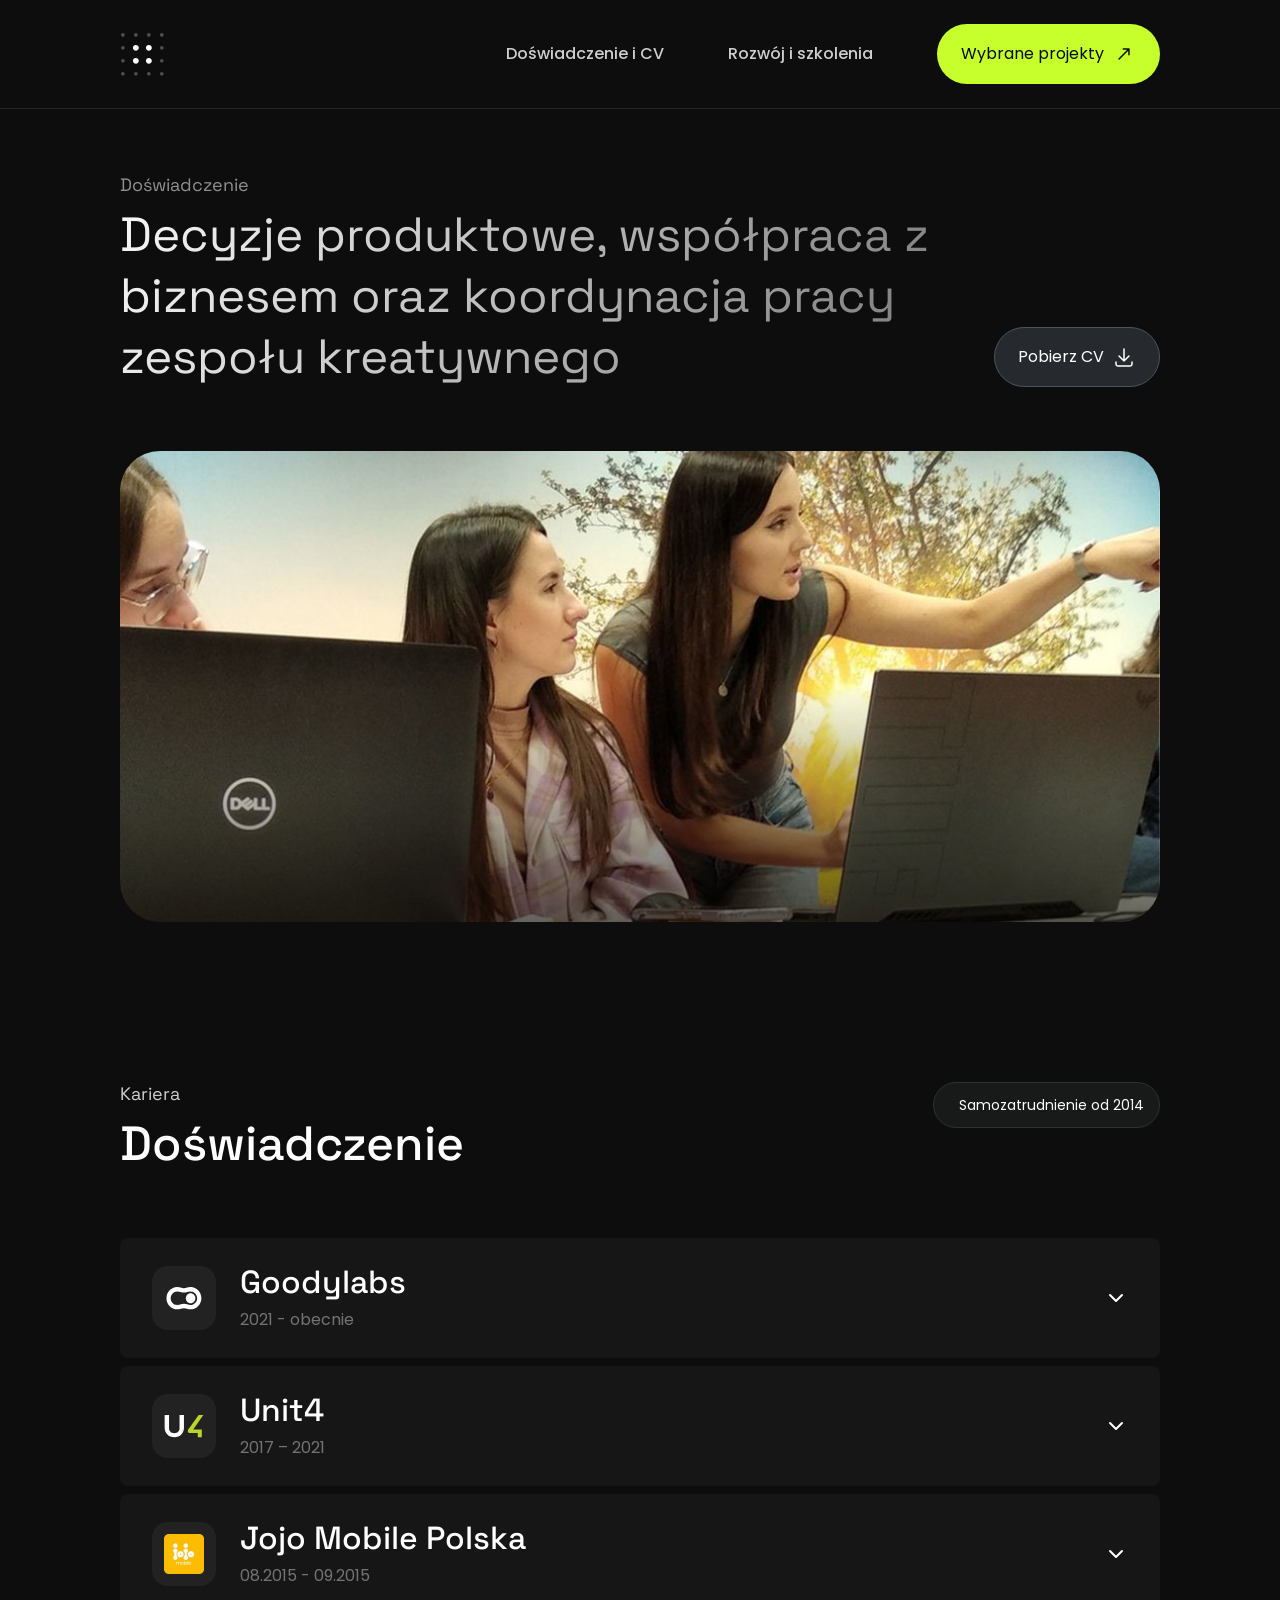
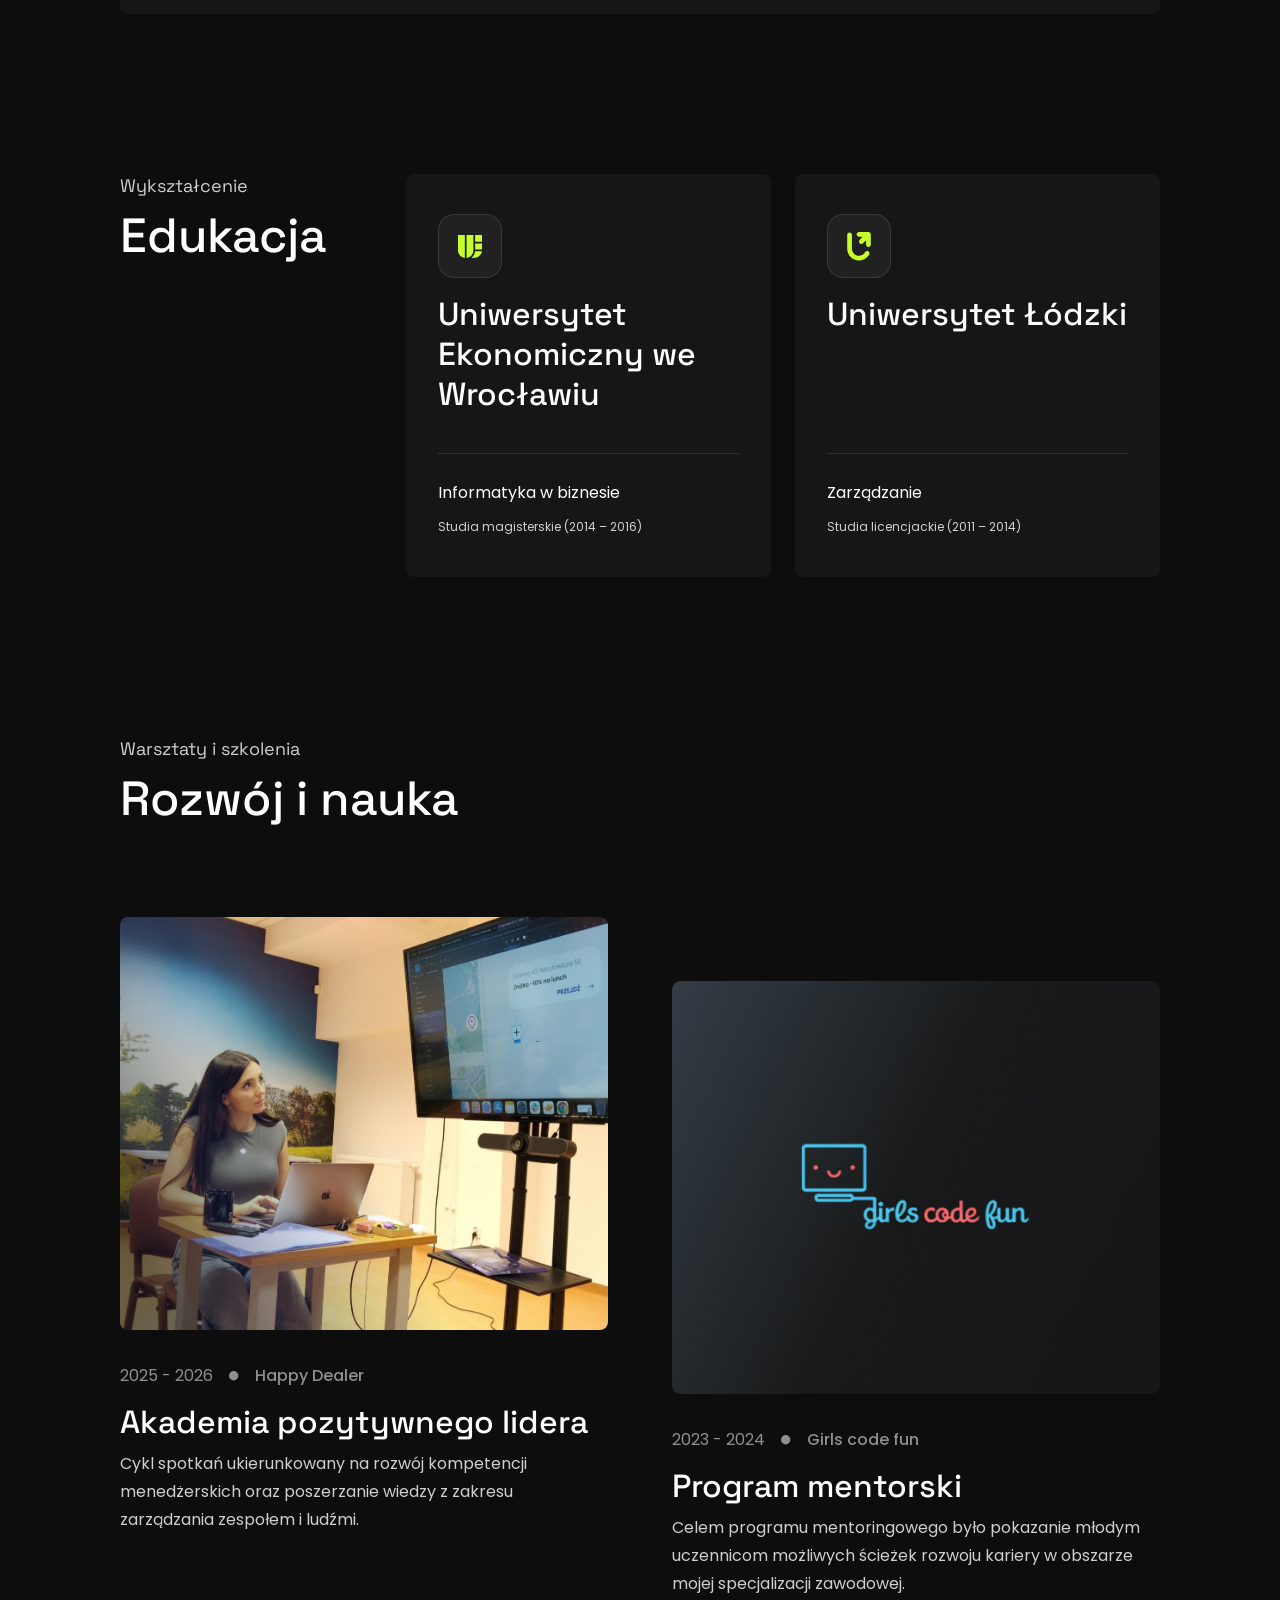
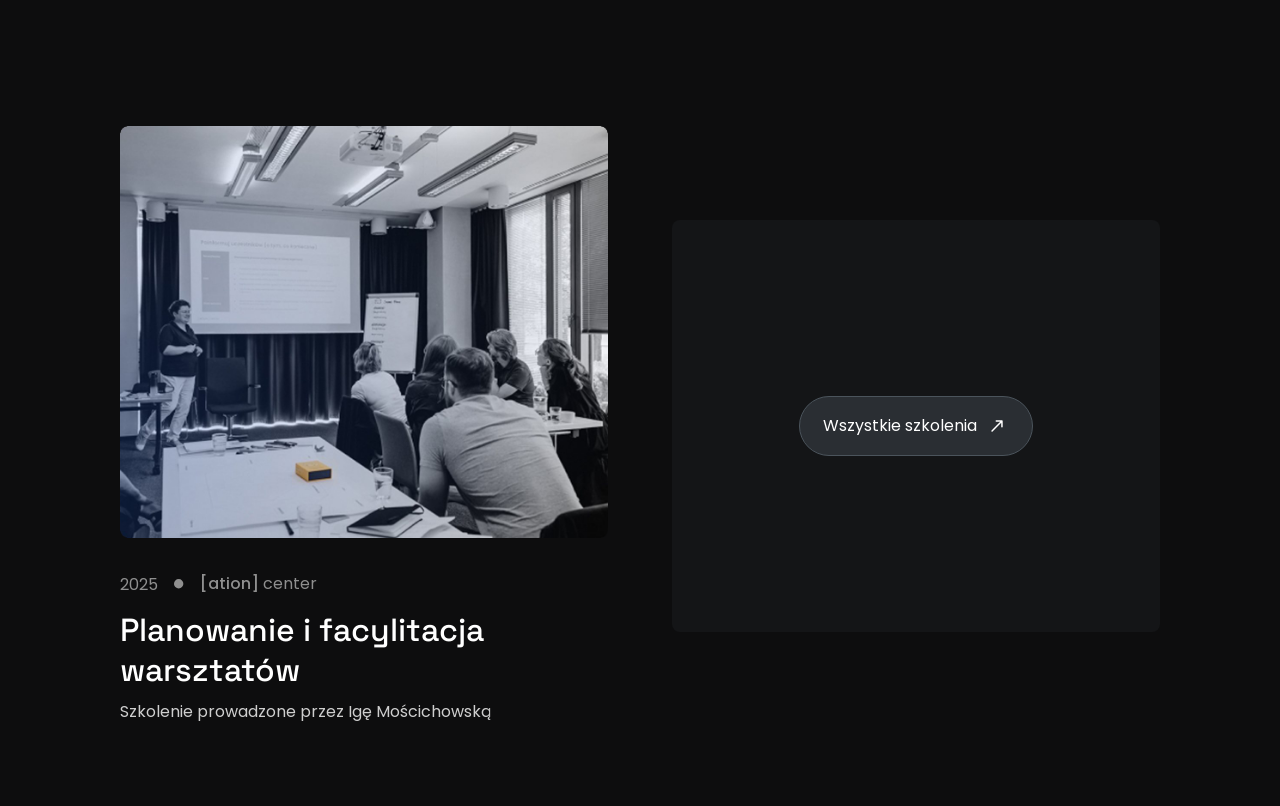
==== commit 9e35a8e2: "update animacji" ====
--- a/doswiadczenie.html
+++ b/doswiadczenie.html
@@ -12,7 +12,7 @@
   <link rel="preconnect" href="https://fonts.gstatic.com" crossorigin>
   <link href="https://fonts.googleapis.com/css2?family=Poppins:wght@400;500&family=Space+Grotesk:wght@400;500;700&display=swap" rel="stylesheet">
 
-  <link rel="stylesheet" href="css/style.css?v=89">
+  <link rel="stylesheet" href="css/style.css?v=90">
 </head>
 <body>
 
@@ -233,6 +233,6 @@
     </section>
   </main>
 
-  <script src="js/main.js?v=89"></script>
+  <script src="js/main.js?v=90"></script>
 </body>
 </html>
--- a/css/style.css
+++ b/css/style.css
@@ -308,7 +308,7 @@
 .project--large .project__media { height: auto; aspect-ratio: 685 / 392; border-radius: var(--radius-8); }
 
 /* ---------- Sekcja: Środowisko pracy (12.11 – Figma 3395:4577 / kolor 3395:4617 / środek 3395:4729) ---------- */
-/* Pasek kafli przesuwa się sam w pętli (jak cytaty CTRL+); kafel na środku ekranu powiększa się o 20% i przechodzi w wersję kolorową (js/main.js [data-tools]) */
+/* Pasek kafli przesuwa się sam w pętli; kafel płynnie rośnie (do +20%) i nabiera koloru, im bliżej środka ekranu – maksimum dokładnie na środku (js/main.js [data-tools]) */
 .tools {
   display: flex;
   flex-direction: column;
@@ -332,7 +332,7 @@
 .tools__track {
   display: flex;
   width: max-content;
-  animation: tools-scroll 40.5s linear infinite; /* ok. 40 px/s jak cytaty CTRL+ (zestaw 7 kafli = 1619 px), kafel co ok. 5,8 s */
+  animation: tools-scroll 20.25s linear infinite; /* 12.11 wieczór: przyspieszone 2× – ok. 80 px/s (zestaw 7 kafli = 1619 px), kafel co ok. 2,9 s */
 }
 .tools__list { display: flex; align-items: center; }
 /* Kafel 100 + 60 + romb 8×8 (11,31 px) + 60 */
@@ -357,7 +357,7 @@
   flex: none;
   width: 100px;
   height: 100px;
-  transition: transform 0.6s cubic-bezier(.22, 1, .36, 1);
+  will-change: transform; /* powiększenie liczone w js/main.js zależnie od odległości od środka */
 }
 .tool__icon {
   position: absolute;
@@ -366,12 +366,7 @@
   height: 100px;
   max-width: none;
 }
-.tool__icon--color {
-  opacity: 0;
-  transition: opacity 0.6s ease;
-}
-.tool.is-active .tool__tile { transform: scale(1.2); }
-.tool.is-active .tool__icon--color { opacity: 1; }
+.tool__icon--color { opacity: 0; } /* krycie liczone w js/main.js */
 @keyframes tools-scroll { to { transform: translateX(-33.3333%); } }
 
 /* ---------- Stopka Strony Głównej (12.11 – Figma 3395:3358) ---------- */
@@ -3155,5 +3150,4 @@
   .tools__viewport { overflow-x: auto; }
   .tools__track { animation: none; }
   .tools__list[aria-hidden="true"] { display: none; }
-  .tool__tile, .tool__icon--color { transition: none; }
-}
+}
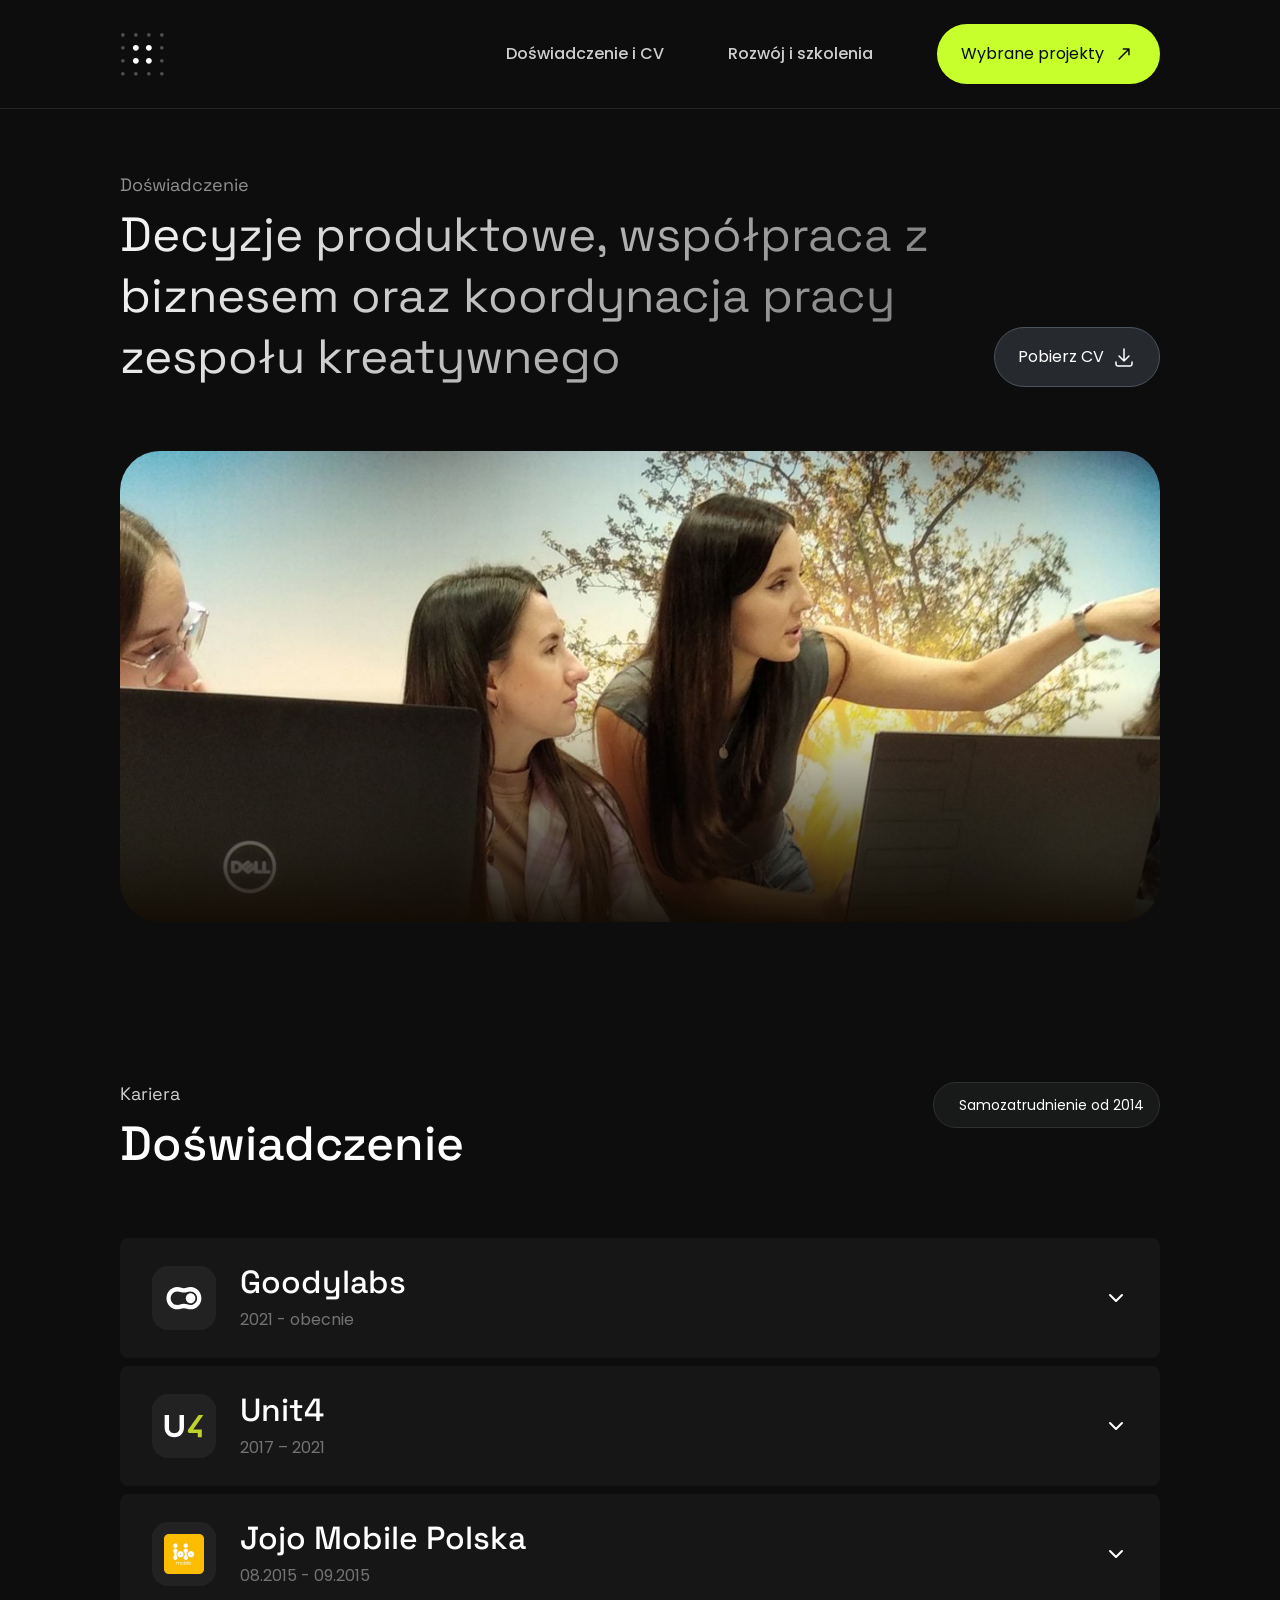
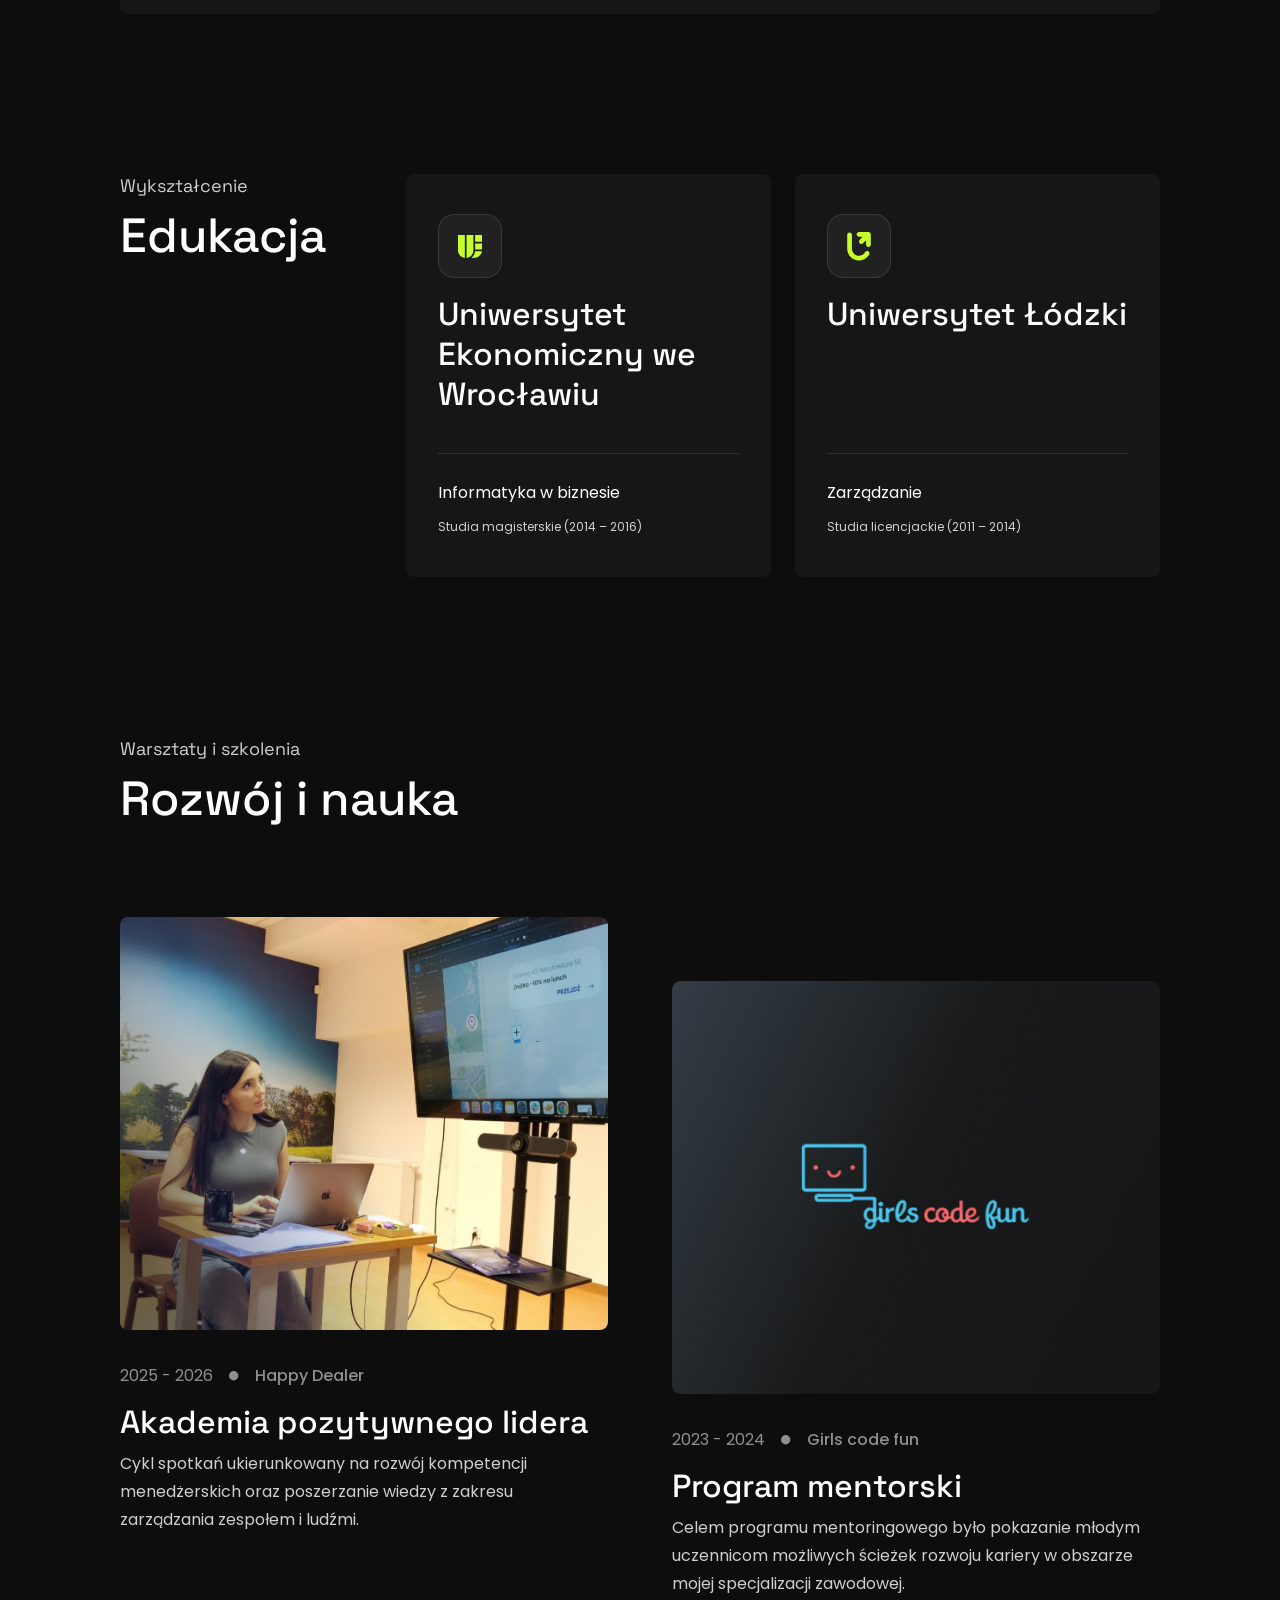
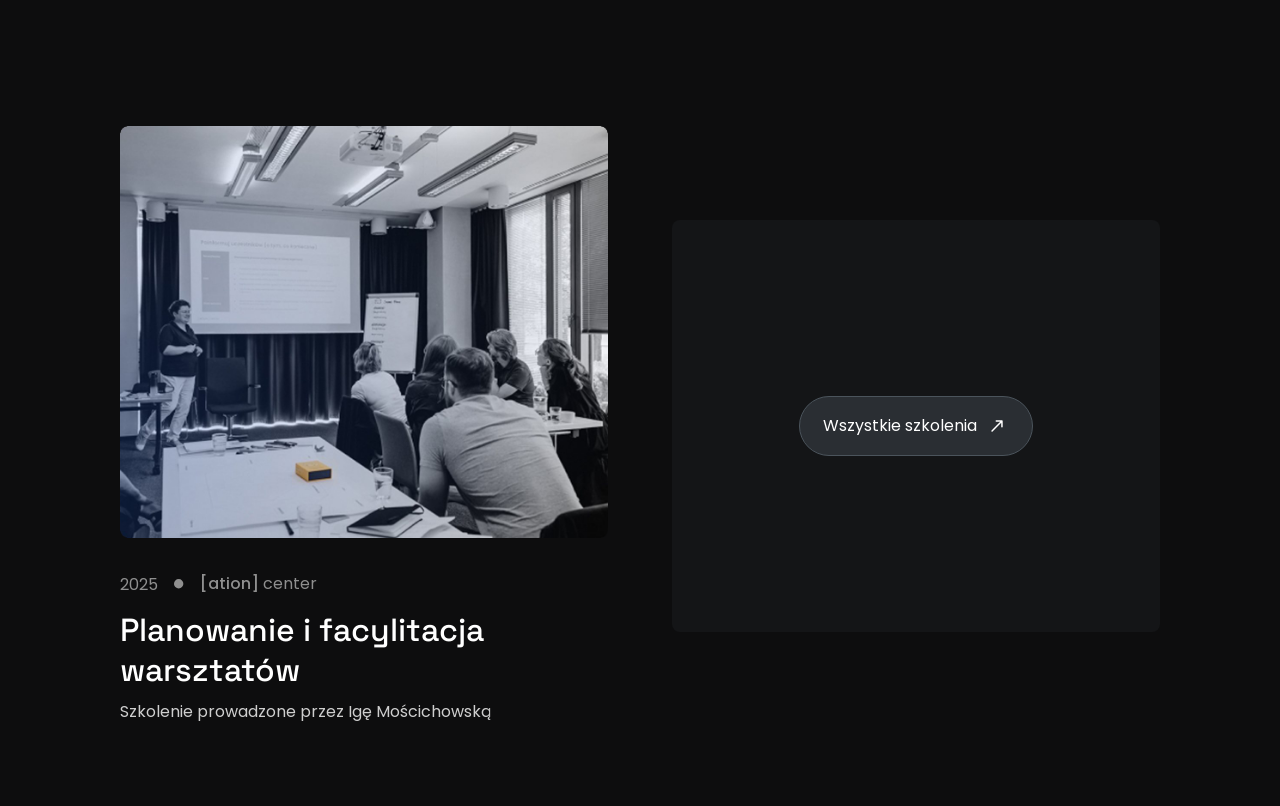
==== commit 9357dd96: "Strona główna - drawery" ====
--- a/doswiadczenie.html
+++ b/doswiadczenie.html
@@ -12,7 +12,7 @@
   <link rel="preconnect" href="https://fonts.gstatic.com" crossorigin>
   <link href="https://fonts.googleapis.com/css2?family=Poppins:wght@400;500&family=Space+Grotesk:wght@400;500;700&display=swap" rel="stylesheet">
 
-  <link rel="stylesheet" href="css/style.css?v=90">
+  <link rel="stylesheet" href="css/style.css?v=91">
 </head>
 <body>
 
@@ -233,6 +233,6 @@
     </section>
   </main>
 
-  <script src="js/main.js?v=90"></script>
+  <script src="js/main.js?v=91"></script>
 </body>
 </html>
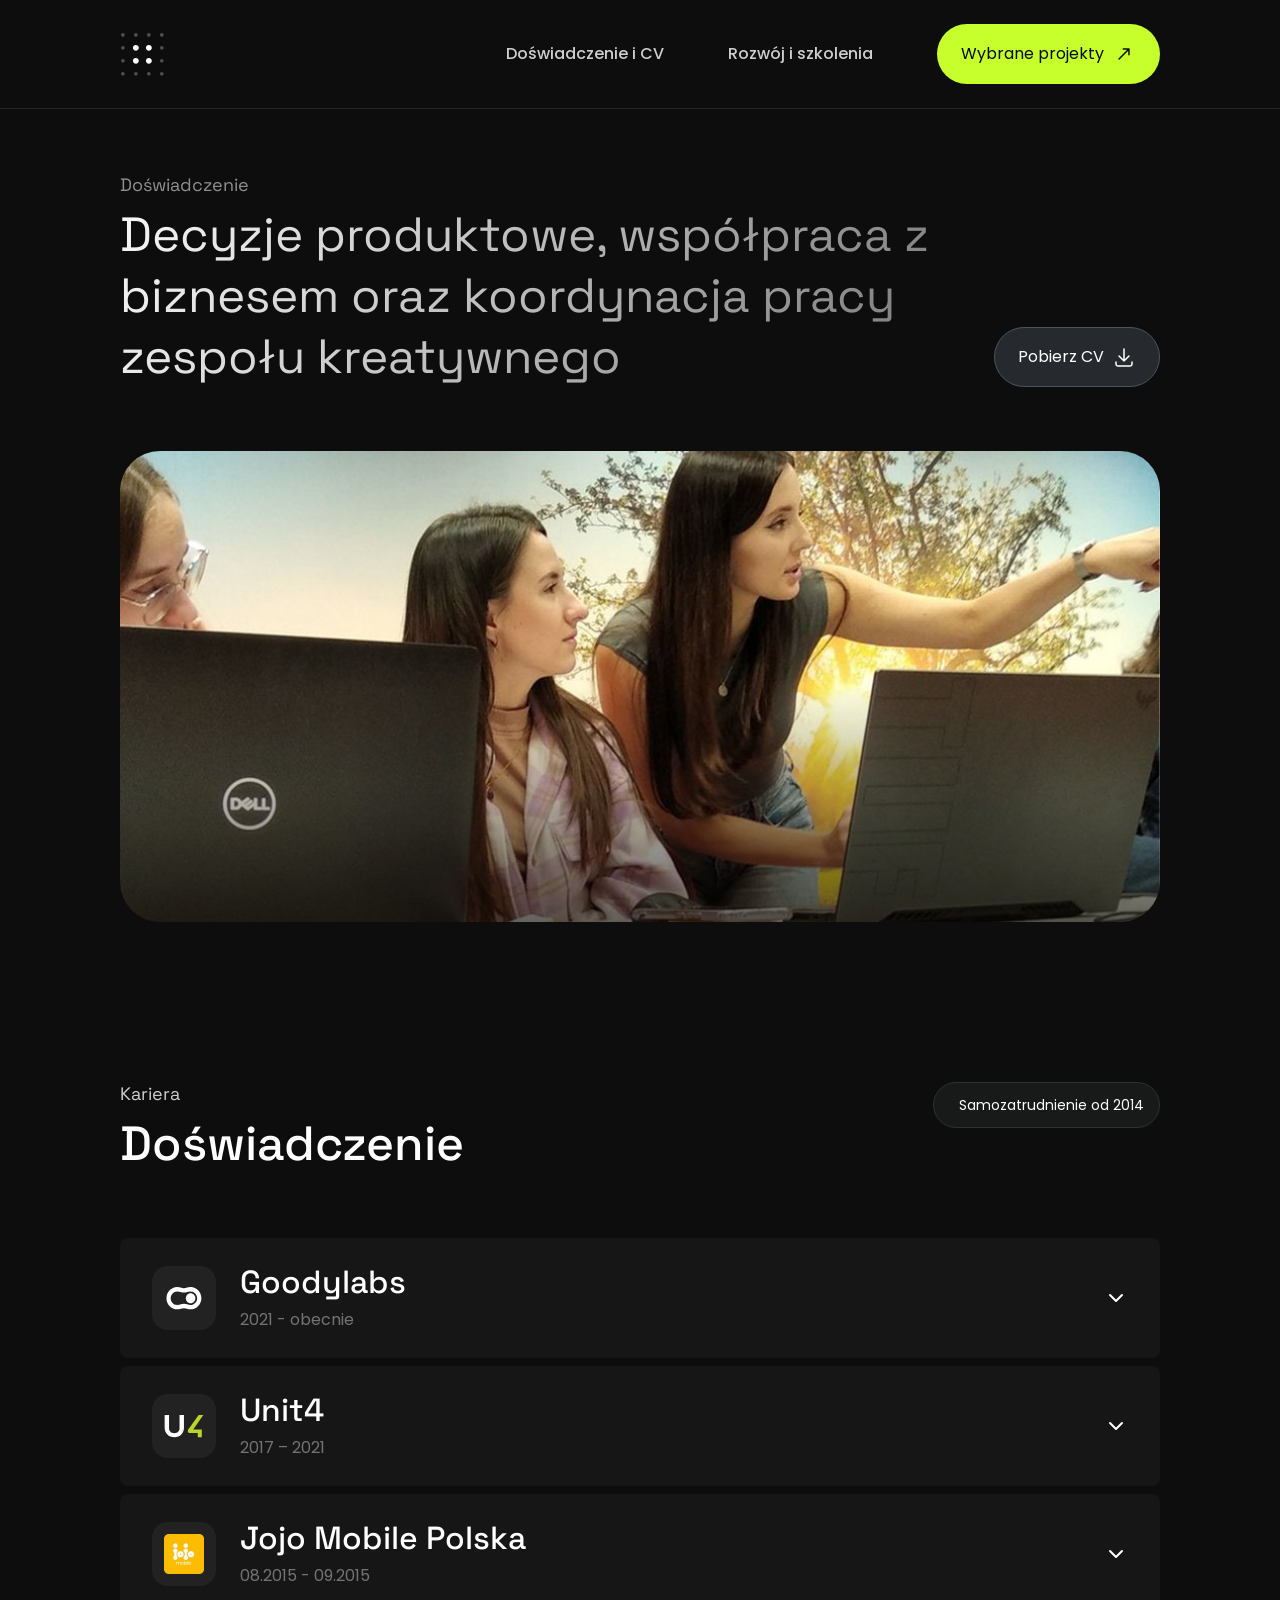
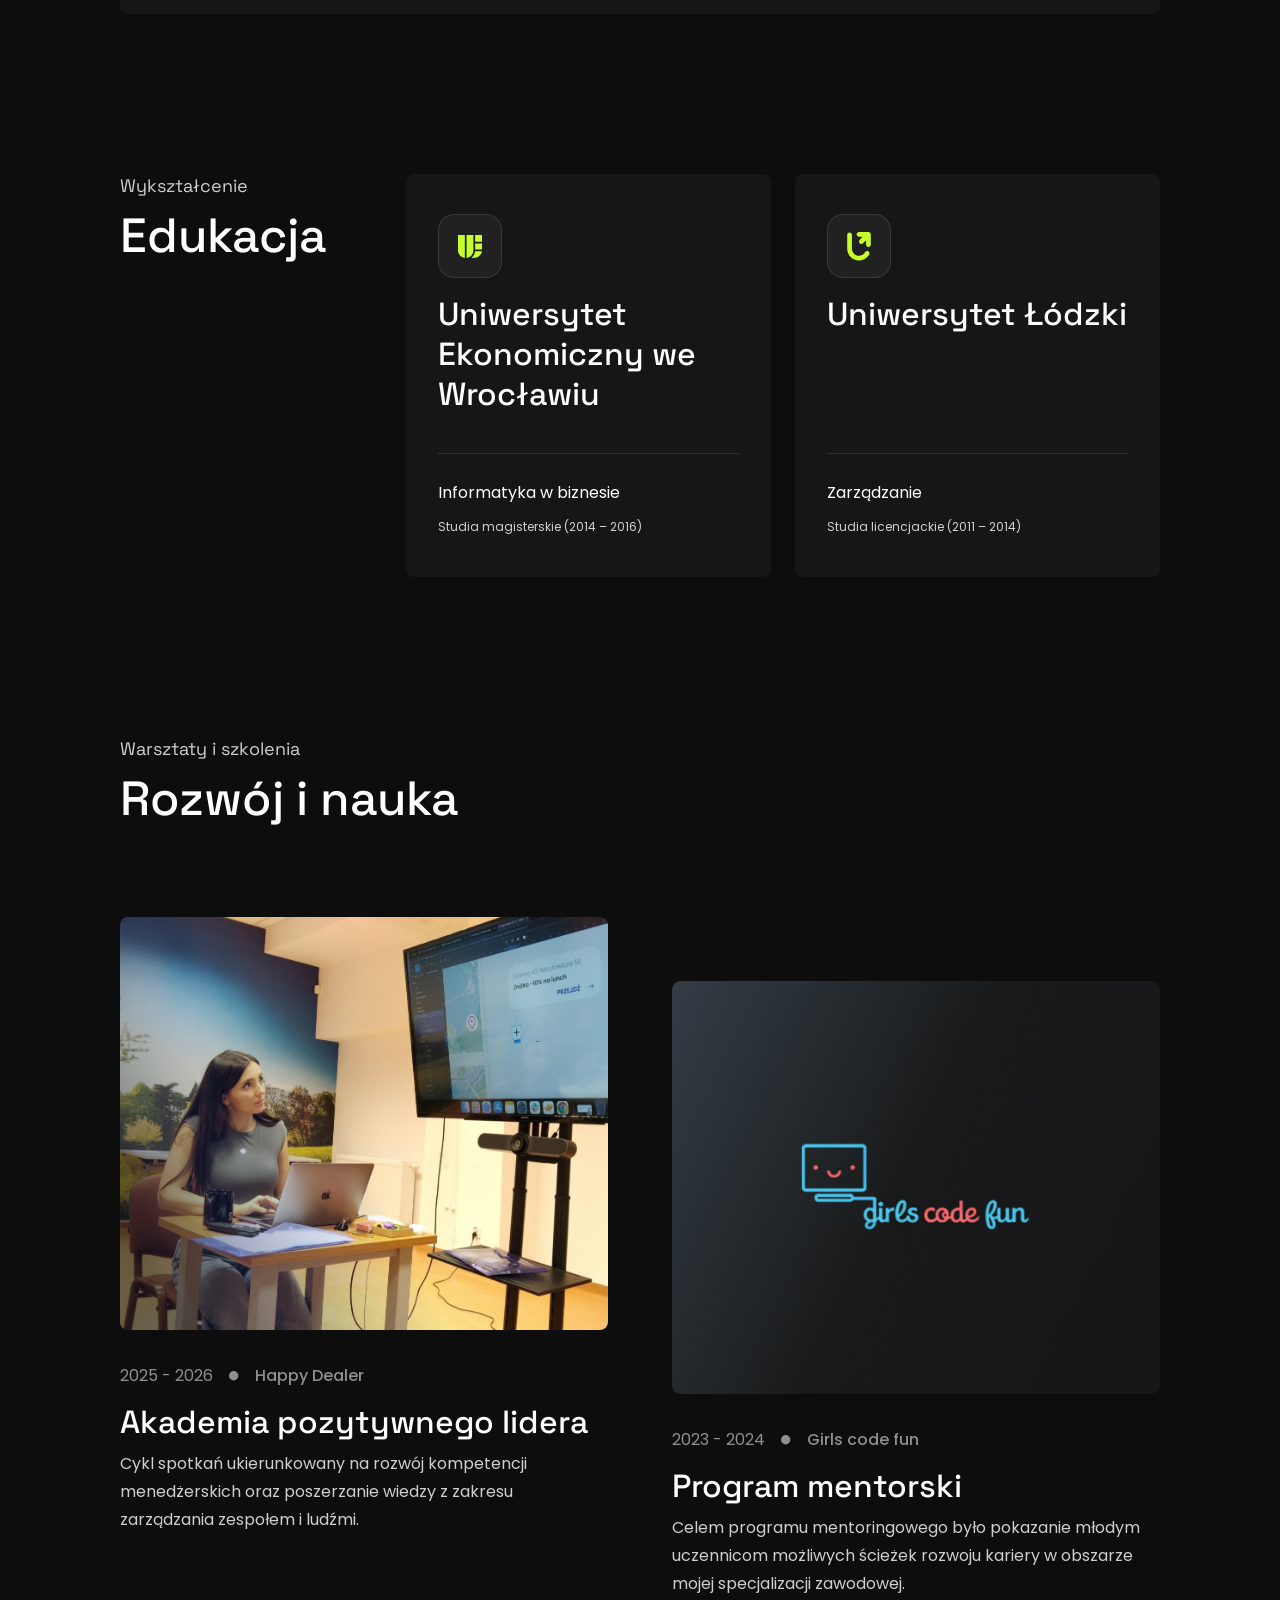
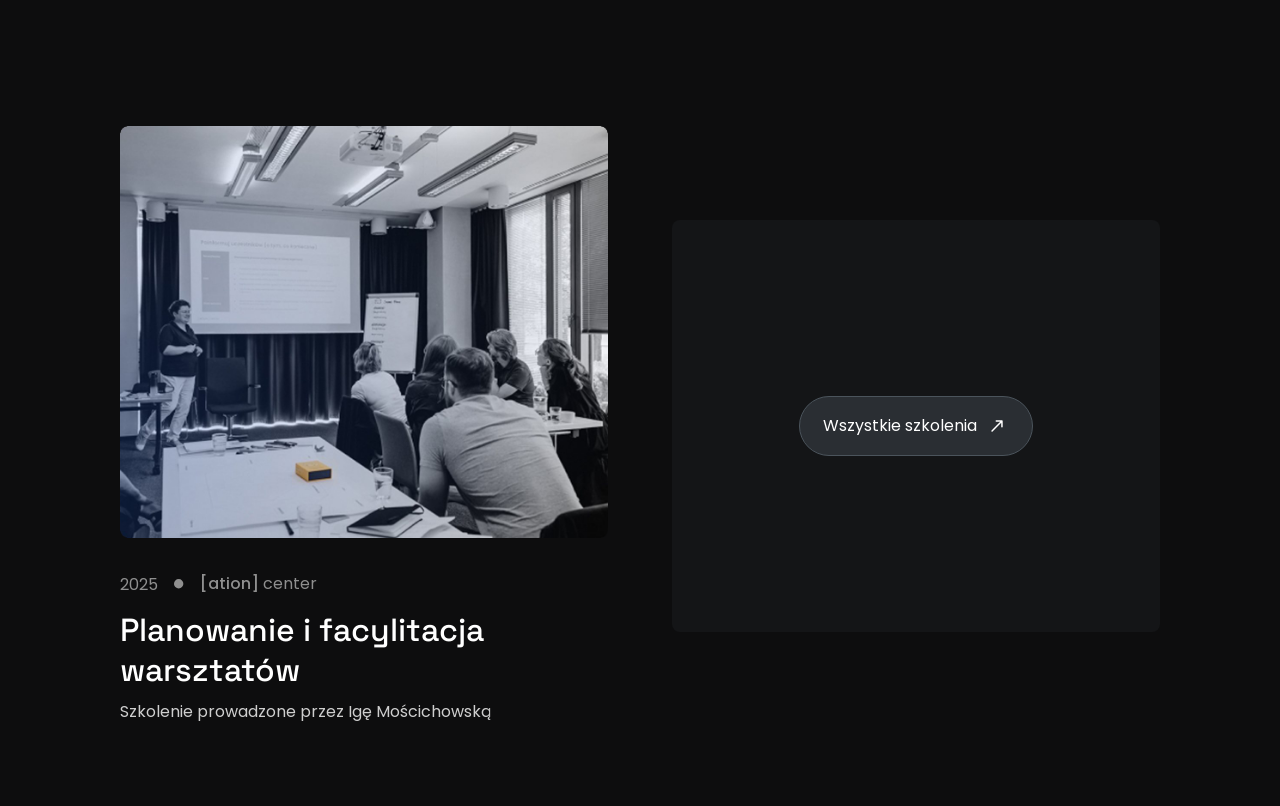
==== commit 717b6678: "header_effect" ====
--- a/doswiadczenie.html
+++ b/doswiadczenie.html
@@ -12,7 +12,7 @@
   <link rel="preconnect" href="https://fonts.gstatic.com" crossorigin>
   <link href="https://fonts.googleapis.com/css2?family=Poppins:wght@400;500&family=Space+Grotesk:wght@400;500;700&display=swap" rel="stylesheet">
 
-  <link rel="stylesheet" href="css/style.css?v=91">
+  <link rel="stylesheet" href="css/style.css?v=92">
 </head>
 <body>
 
@@ -233,6 +233,6 @@
     </section>
   </main>
 
-  <script src="js/main.js?v=91"></script>
+  <script src="js/main.js?v=92"></script>
 </body>
 </html>
--- a/css/style.css
+++ b/css/style.css
@@ -3151,3 +3151,26 @@
   .tools__track { animation: none; }
   .tools__list[aria-hidden="true"] { display: none; }
 }
+
+/* ============================================================
+   Header SG – miniatury projektów za kursorem (24.11, wg nagrania Oli header.mov)
+   Tylko web z myszą (JS sprawdza hover/pointer i ≥721 px); mobile bez zmian.
+   ============================================================ */
+.hero { position: relative; overflow: hidden; }
+.hero__content { position: relative; }
+.hero__trail {
+  position: absolute;
+  inset: 0;
+  z-index: 1; /* nad tytułem, pod nawigacją (z-index 2) */
+  pointer-events: none;
+}
+.hero__trail-img {
+  position: absolute;
+  top: 0;
+  left: 0;
+  width: 248px; /* miniatury w Figmie 248×180 (sekcja „mini foty header”) */
+  height: 180px;
+  object-fit: cover;
+  opacity: 0;
+  will-change: transform, opacity;
+}
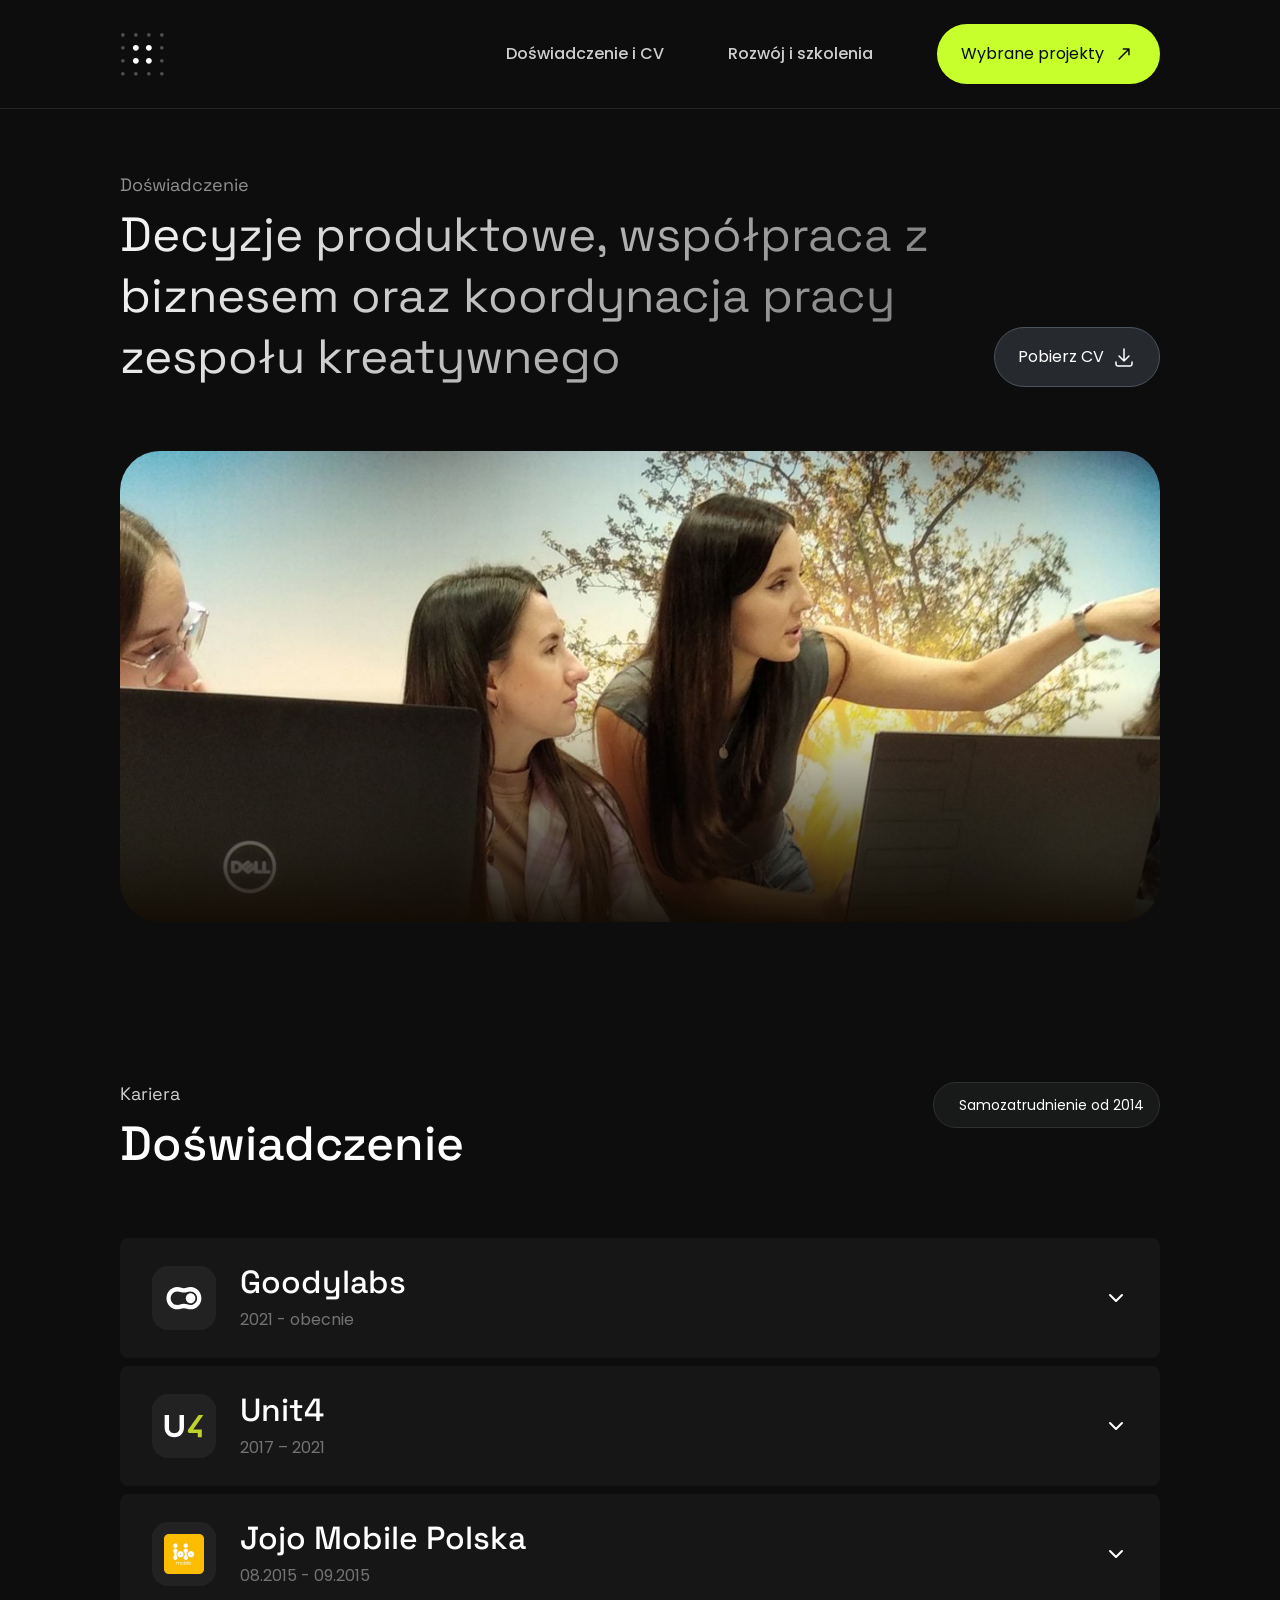
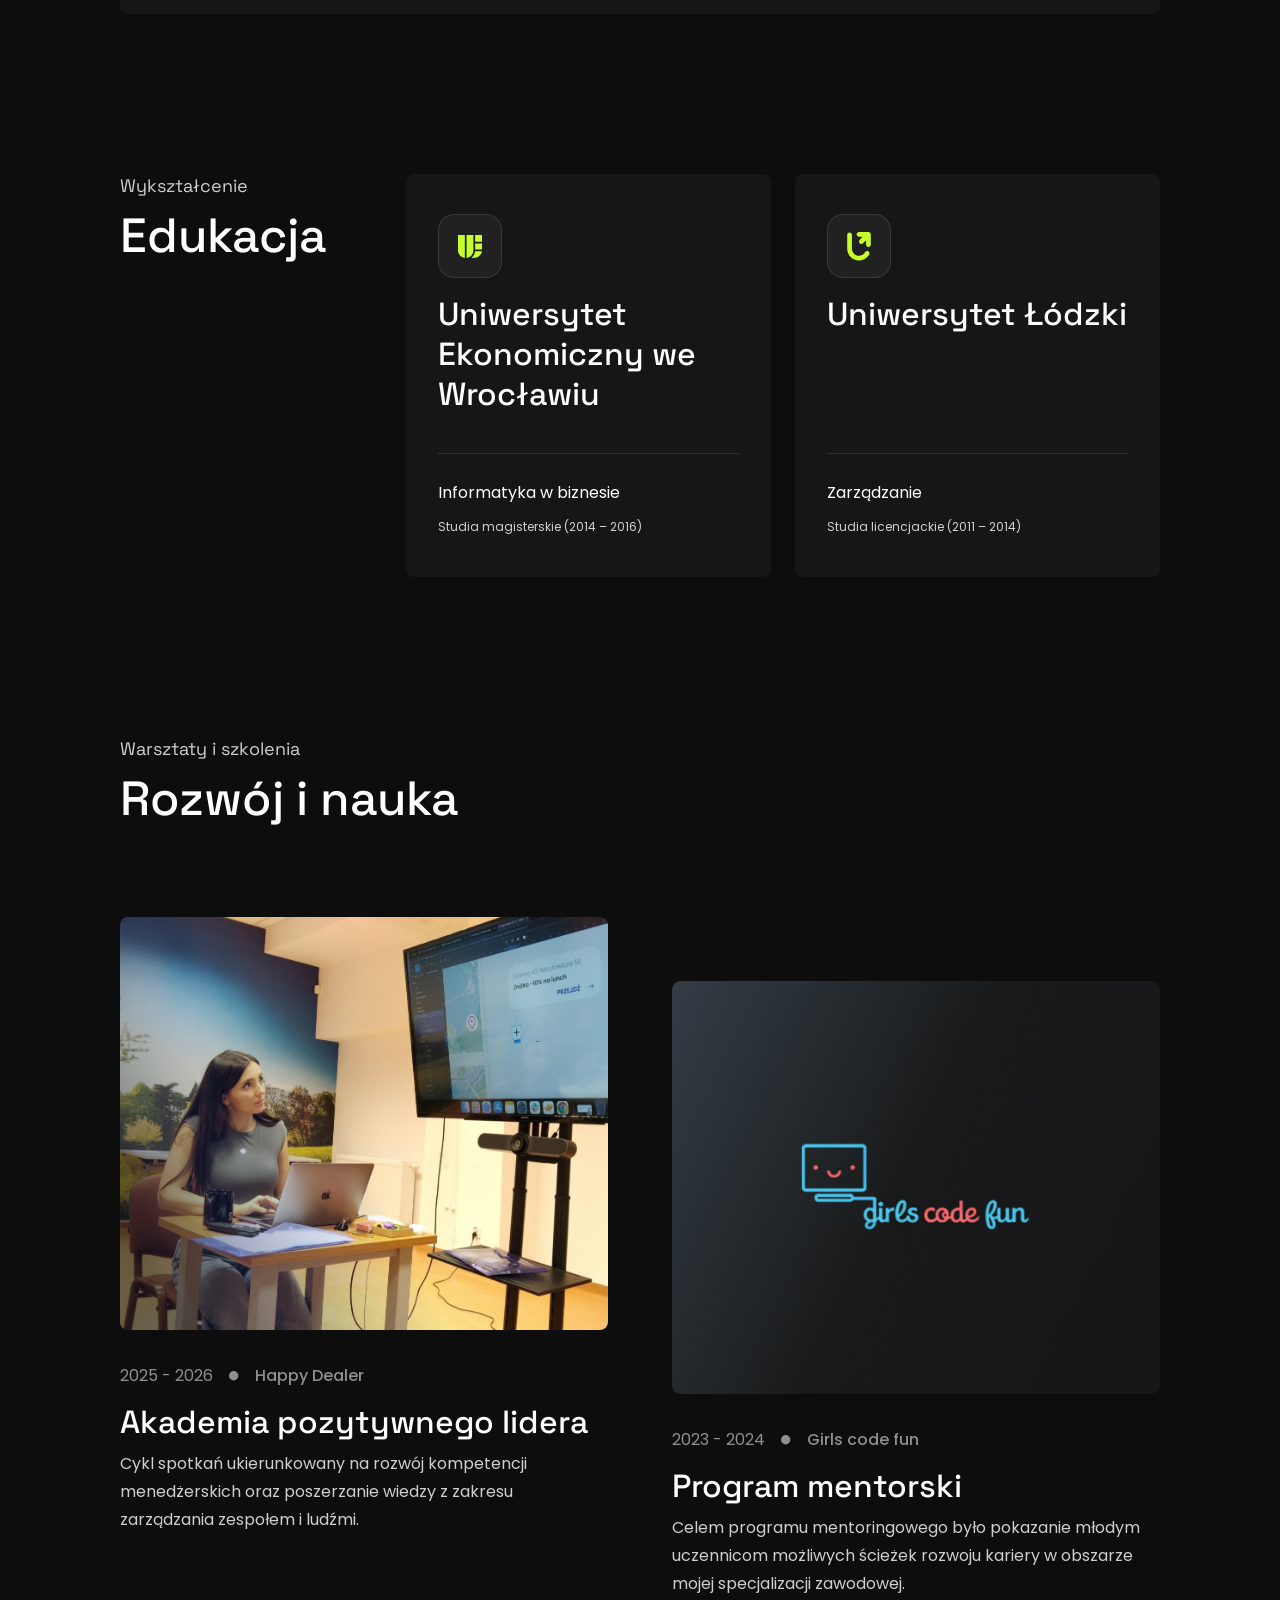
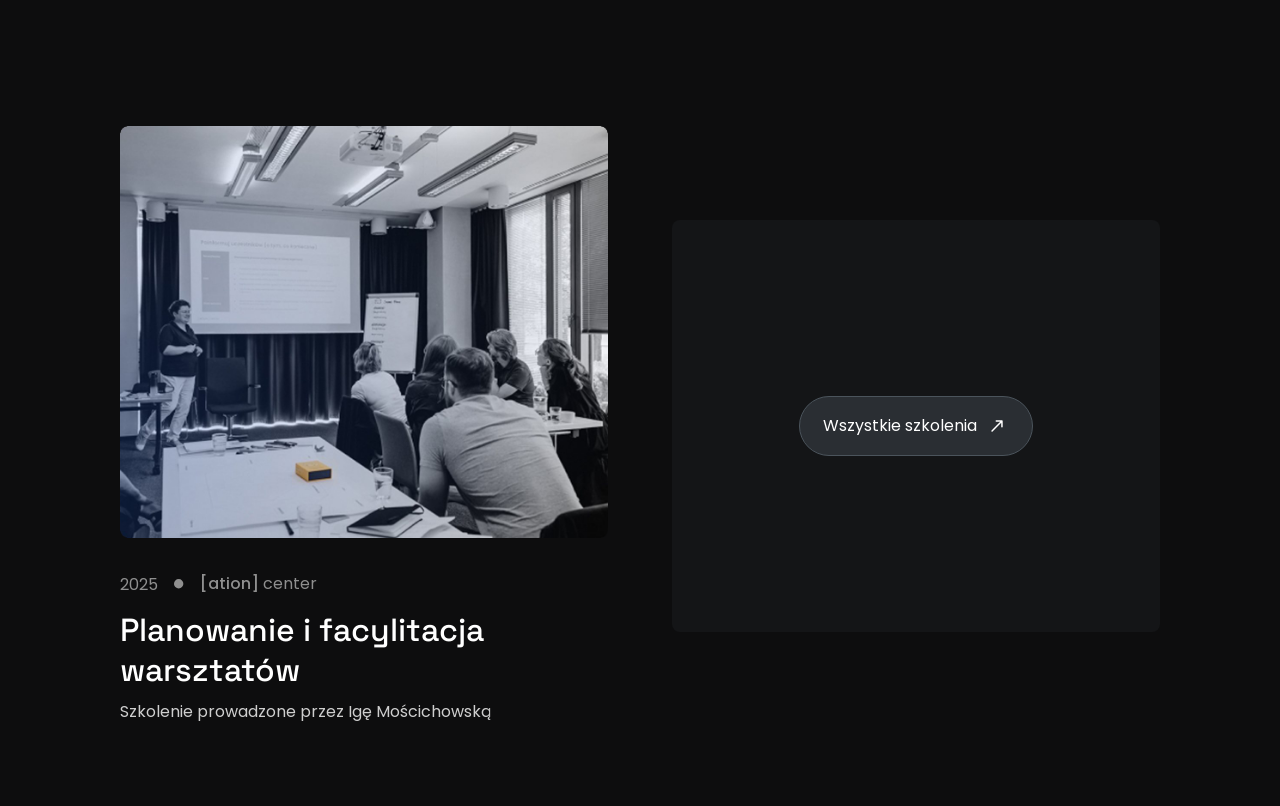
==== commit a0c5379c: "Warsztat" ====
--- a/doswiadczenie.html
+++ b/doswiadczenie.html
@@ -12,7 +12,7 @@
   <link rel="preconnect" href="https://fonts.gstatic.com" crossorigin>
   <link href="https://fonts.googleapis.com/css2?family=Poppins:wght@400;500&family=Space+Grotesk:wght@400;500;700&display=swap" rel="stylesheet">
 
-  <link rel="stylesheet" href="css/style.css?v=92">
+  <link rel="stylesheet" href="css/style.css?v=93">
 </head>
 <body>
 
@@ -233,6 +233,6 @@
     </section>
   </main>
 
-  <script src="js/main.js?v=92"></script>
+  <script src="js/main.js?v=93"></script>
 </body>
 </html>
--- a/css/style.css
+++ b/css/style.css
@@ -3174,3 +3174,65 @@
   opacity: 0;
   will-change: transform, opacity;
 }
+
+/* ============================================================
+   Case study „Warsztat strategiczny” (projekty/warsztat-mvp.html, 24.11)
+   Brak makiety – strona złożona z istniejących komponentów (CTRL+, HC).
+   Tylko modyfikatory --ws i kilka nowych elementów; wspólne klasy bez zmian.
+   ============================================================ */
+/* Header jak CTRL+ (bez logo – case study anonimowe) */
+@media (min-width: 901px) {
+  .case-hero--ws .case-hero__content { gap: var(--spacing-64); padding-top: var(--spacing-120); }
+  .case-hero--ws .case-hero__title { background-image: linear-gradient(100.08deg, #f7f7f7 0.64%, #838383 92.03%); }
+}
+
+/* Badania / Wynik – kafle .verdict-tile bez ikon; liczba jako tytuł */
+.verdict-tile__title--stat { font-size: var(--font-size-3xl); font-weight: 400; }
+.case-verdict--ws-result { background: var(--color-bg-secondary); } /* przeplot tła: Decyzje #0d0d0e → Wynik #111112 */
+.case-verdict--ws-result .verdict-tile { background: var(--color-bg-primary); }
+.case-verdict--ws-result .verdict-tile--accent { background: var(--color-bg-accent); }
+
+/* Wynik – rząd 3 artefaktów */
+.artifacts { display: flex; gap: var(--spacing-20); margin: 0; padding: 0; list-style: none; }
+.artifact { flex: 1 1 0; min-width: 0; display: flex; flex-direction: column; gap: var(--spacing-16); }
+.artifact__media { aspect-ratio: 4 / 3; border-radius: var(--radius-8); overflow: hidden; }
+.artifact__media img { display: block; width: 100%; height: 100%; object-fit: cover; }
+.artifact__title { margin: var(--spacing-8) 0 0; font-family: var(--font-heading); font-size: var(--font-size-lg); font-weight: 500; line-height: normal; }
+.artifact__desc { margin: 0; line-height: 28px; color: var(--color-text-tertiary); }
+
+/* Kluczowe decyzje – „Było” przekreślone nad decyzją */
+.limit__was { margin: 0 0 var(--spacing-4); font-size: var(--font-size-sm); line-height: 22px; color: var(--color-text-tertiary); }
+.limit__was-label { margin-right: 4px; }
+.limit__was s { text-decoration-thickness: 1px; }
+.case-limits--ws .limit__title { font-size: var(--font-size-lg); }
+.case-limits--ws .case-limits__side { align-items: stretch; gap: var(--spacing-64); }
+
+/* Świadomie po MVP – tagi jak „Cytat uczestnika” w CTRL+ */
+.post-mvp { display: flex; flex-direction: column; gap: var(--spacing-16); padding-top: var(--spacing-32); border-top: 1px solid var(--color-border-nav); }
+.post-mvp__title { margin: 0; font-family: var(--font-heading); font-size: 18px; font-weight: 400; line-height: normal; color: var(--color-text-secondary); }
+.post-mvp__list { display: flex; flex-wrap: wrap; gap: var(--spacing-8); margin: 0; padding: 0; list-style: none; }
+.post-mvp__item {
+  padding: 12px var(--spacing-16);
+  border: 0.5px solid var(--color-border-subtle);
+  border-radius: 24px;
+  font-size: var(--font-size-sm);
+  line-height: 22px;
+  color: var(--color-text-tertiary);
+}
+.post-mvp__note { margin: 0; font-size: var(--font-size-sm); line-height: 22px; color: var(--color-text-tertiary); }
+
+/* Refleksja – akapit pod cytatem */
+.case-reflection__note { margin: var(--spacing-12) 0 0; max-width: 800px; font-family: var(--font-body); font-size: var(--font-size-md); line-height: 28px; color: var(--color-text-secondary); }
+
+@media (max-width: 900px) {
+  .artifacts { flex-direction: column; gap: var(--spacing-40); }
+}
+@media (max-width: 720px) {
+  .verdict-tile__title--stat { font-size: var(--font-size-2xl); }
+  .artifacts { flex-direction: row; gap: var(--spacing-16); width: calc(100% + 2 * var(--spacing-16)); margin-inline: calc(-1 * var(--spacing-16)); padding-inline: var(--spacing-16); overflow-x: auto; scrollbar-width: none; }
+  .artifacts::-webkit-scrollbar { display: none; }
+  .artifact { flex: 0 0 280px; }
+  .artifact__title, .case-limits--ws .limit__title { font-size: 18px; }
+  .artifact__desc, .case-reflection__note { font-size: var(--font-size-sm); line-height: 22px; }
+  .case-limits--ws .case-limits__side { gap: var(--spacing-24); }
+}
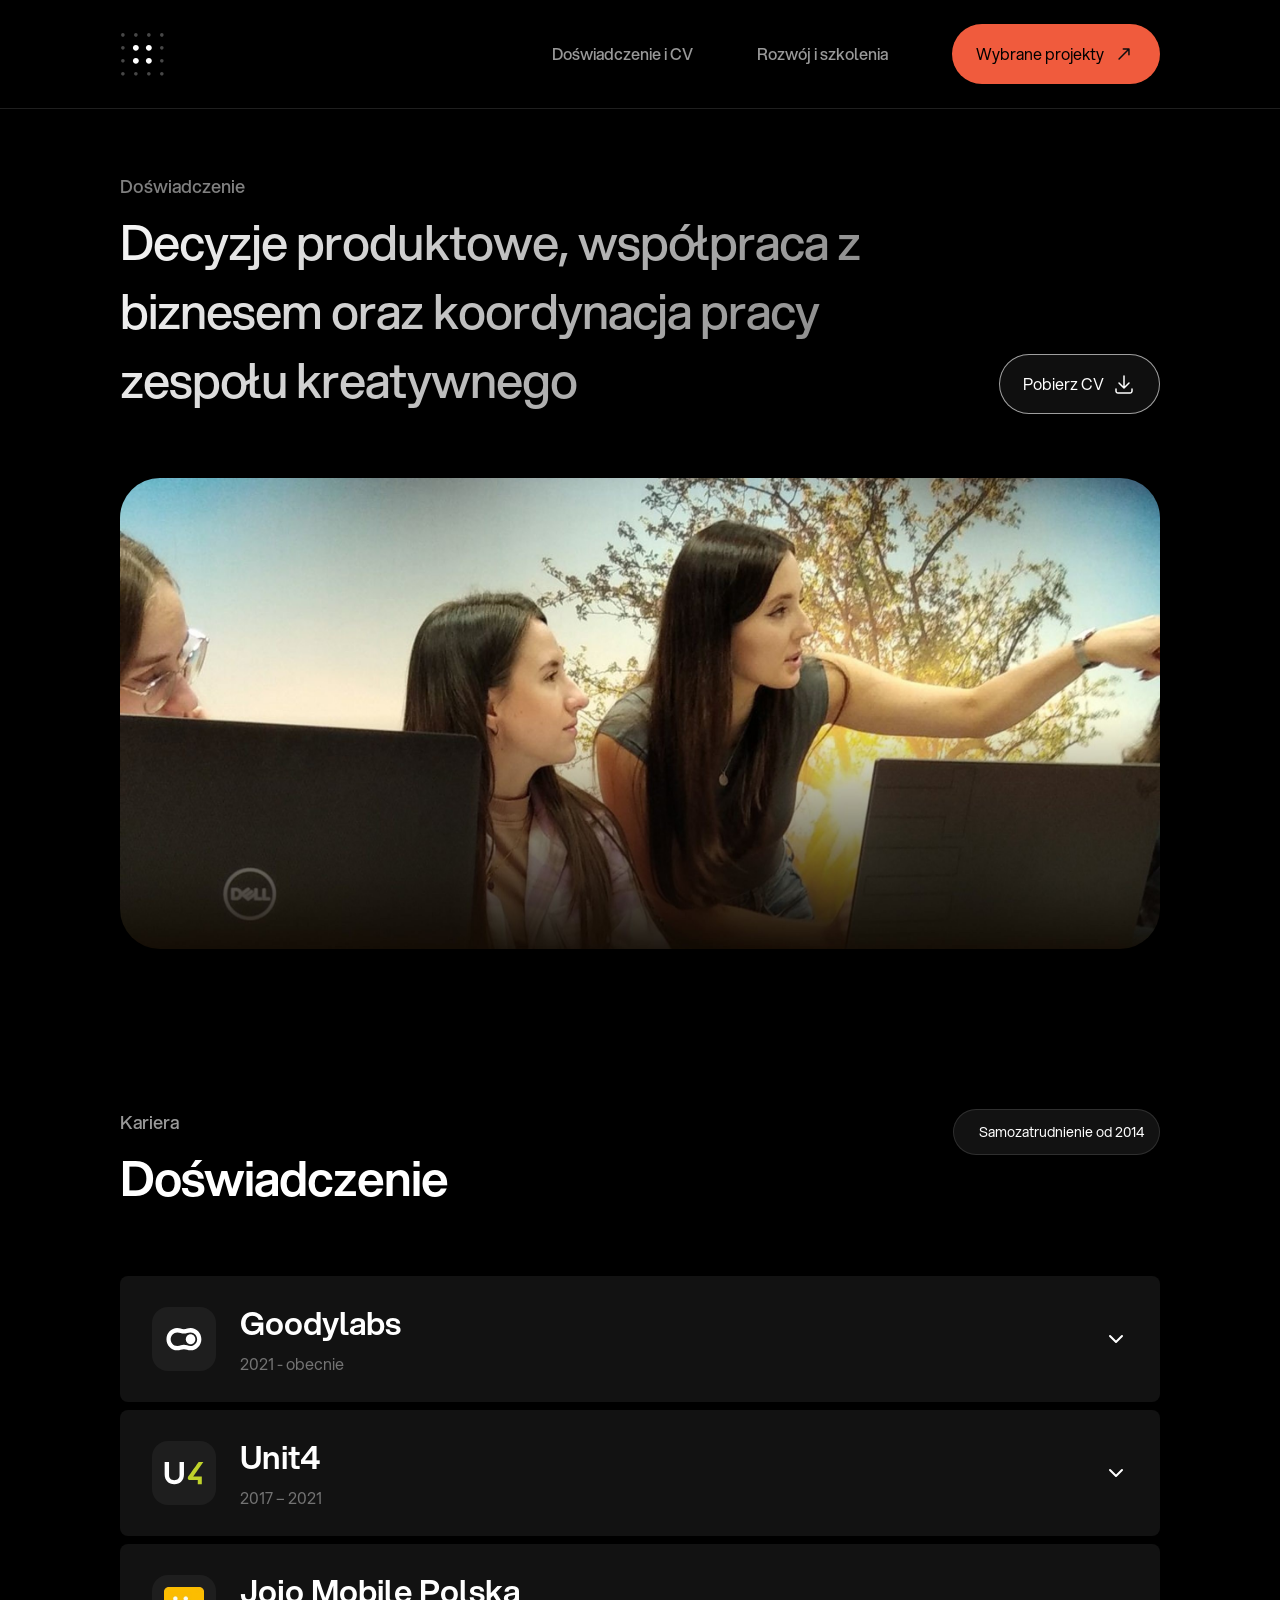
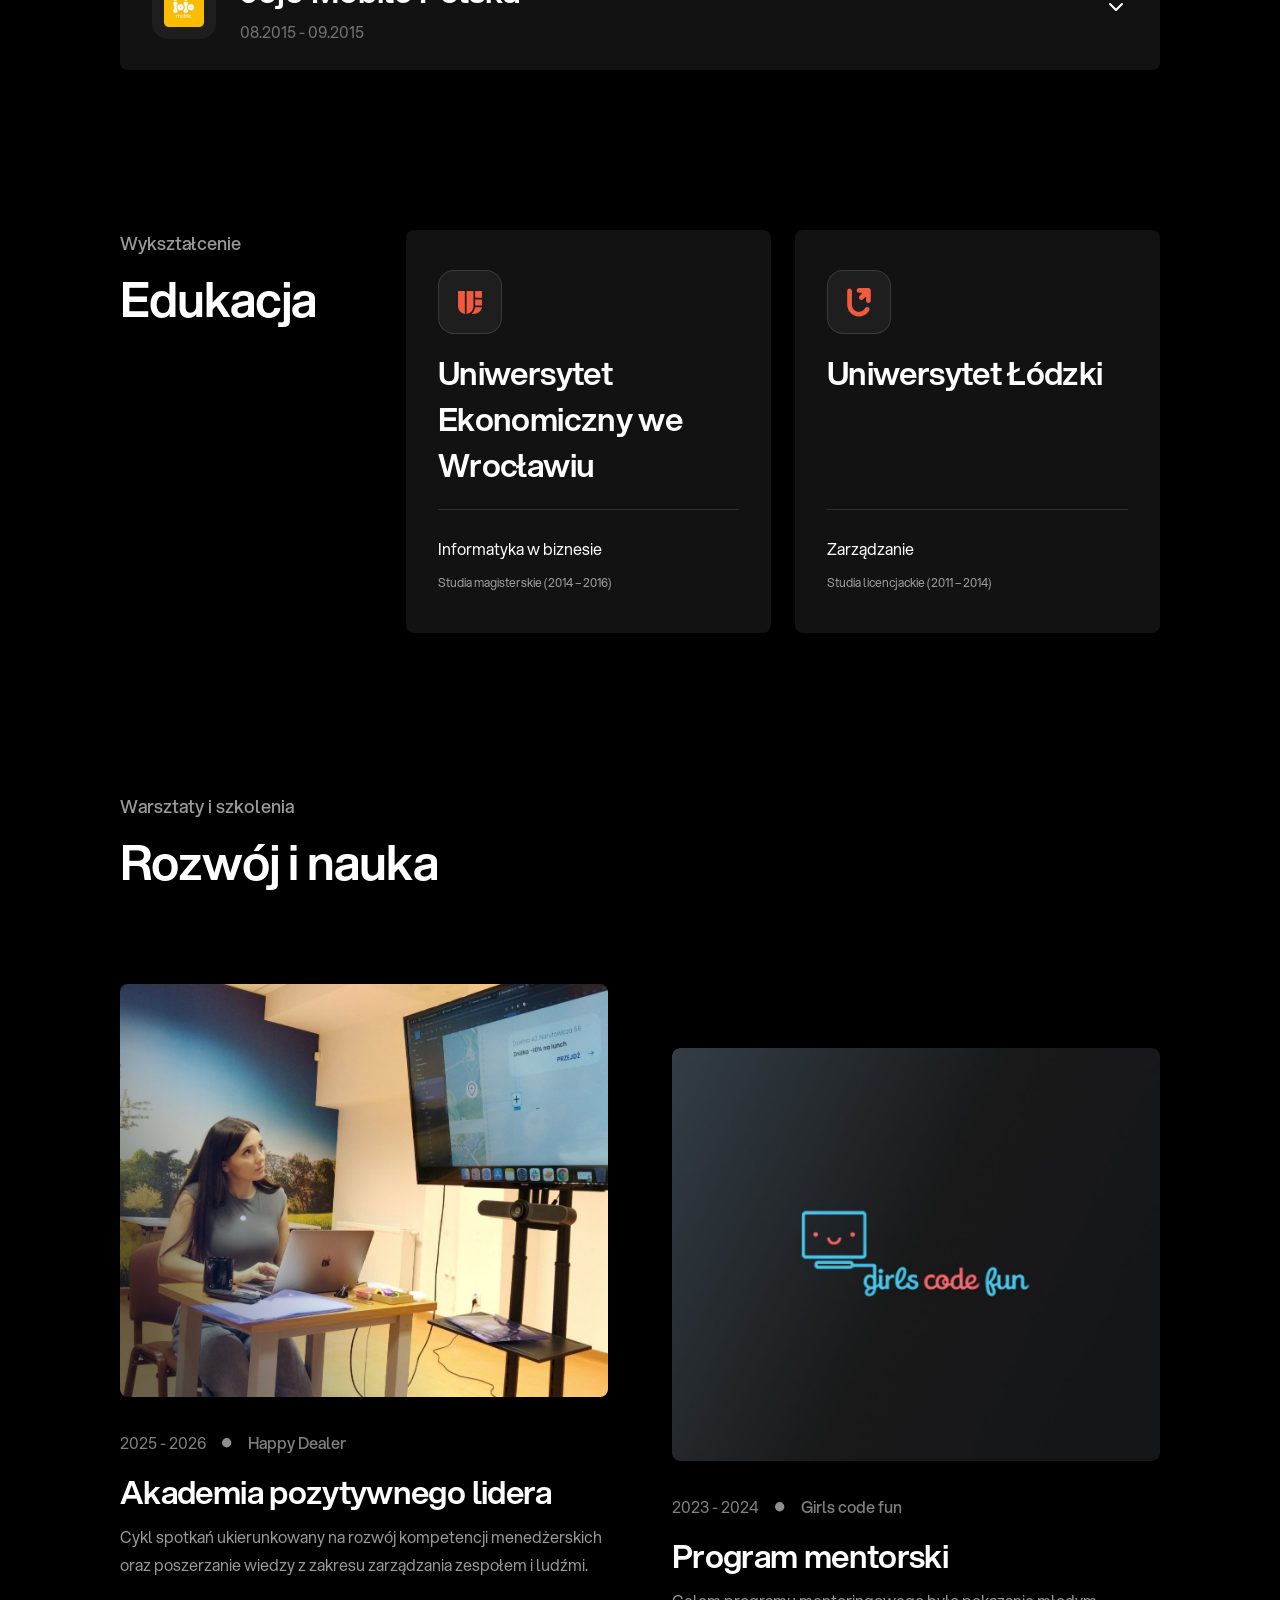
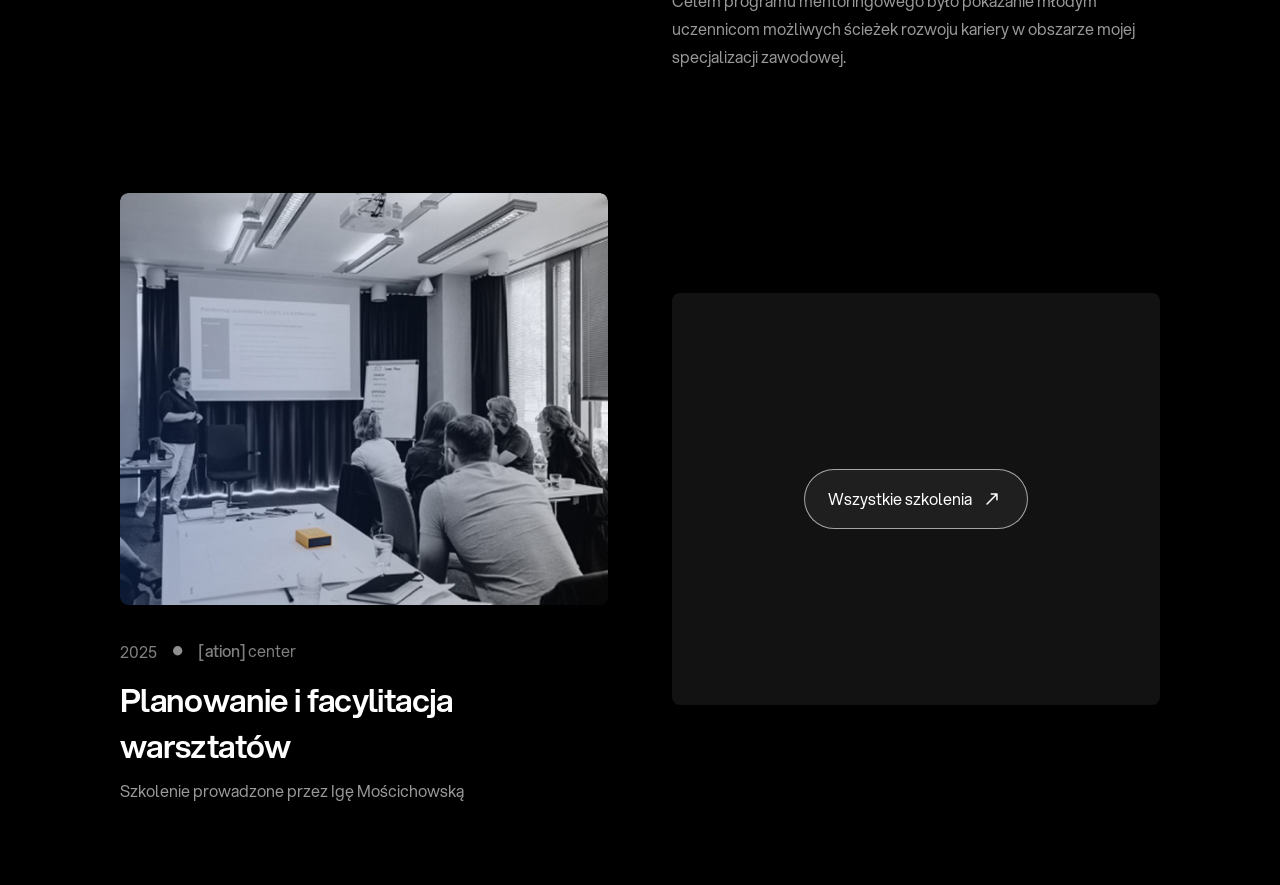
==== commit 1b8b3d75: "test design" ====
--- a/doswiadczenie.html
+++ b/doswiadczenie.html
@@ -7,12 +7,11 @@
   <title>Doświadczenie i CV – Aleksandra Kuta</title>
   <meta name="description" content="Doświadczenie: decyzje produktowe, współpraca z biznesem oraz koordynacja pracy zespołu kreatywnego.">
   <link rel="icon" type="image/svg+xml" href="assets/favicon.svg">
-
-  <link rel="preconnect" href="https://fonts.googleapis.com">
-  <link rel="preconnect" href="https://fonts.gstatic.com" crossorigin>
-  <link href="https://fonts.googleapis.com/css2?family=Poppins:wght@400;500&family=Space+Grotesk:wght@400;500;700&display=swap" rel="stylesheet">
-
-  <link rel="stylesheet" href="css/style.css?v=93">
+  <!-- Fonty Aspekta hostowane lokalnie (24.11) – 400 tekst, 500 nagłówki -->
+  <link rel="preload" href="assets/fonts/Aspekta-400.woff2" as="font" type="font/woff2" crossorigin>
+  <link rel="preload" href="assets/fonts/Aspekta-500.woff2" as="font" type="font/woff2" crossorigin>
+
+  <link rel="stylesheet" href="css/style.css?v=95">
 </head>
 <body>
 
@@ -55,7 +54,7 @@
       <div class="case-hero__media cv-hero__media container">
         <picture>
           <source media="(max-width: 720px)" srcset="assets/images/cv/cv-header-mobile.jpg">
-          <img src="assets/images/cv/cv-header.jpg" alt="Aleksandra Kuta podczas pracy z zespołem" width="1200" height="573">
+          <img src="assets/images/cv/cv-header.jpg?v=2" alt="Aleksandra Kuta podczas pracy z zespołem" width="1200" height="573">
         </picture>
       </div>
     </section>
@@ -233,6 +232,6 @@
     </section>
   </main>
 
-  <script src="js/main.js?v=93"></script>
+  <script src="js/main.js?v=95"></script>
 </body>
 </html>
--- a/css/style.css
+++ b/css/style.css
@@ -2,30 +2,43 @@
    Portfolio – Aleksandra Kuta
    Tokeny (zmienne) przeniesione 1:1 z Figmy (plik „Redesign”)
    ========================================================= */
+/* ============================================================
+   Fonty – Aspekta (24.11, styl „dark premium” wg inspiracji Oli; SIL OFL 1.1, assets/fonts/Aspekta-LICENSE.txt)
+   Hostowane lokalnie zamiast Google Fonts. Rodzina „Aspekta Display” dla nagłówków ma wagi przesunięte o stopień
+   (400 w CSS → plik 500, 500 → 600, 700 → 700), żeby nagłówki były jak w inspiracji bez zmiany setek reguł font-weight.
+   ============================================================ */
+@font-face { font-family: "Aspekta"; src: url("../assets/fonts/Aspekta-400.woff2") format("woff2"); font-weight: 400; font-style: normal; font-display: swap; }
+@font-face { font-family: "Aspekta"; src: url("../assets/fonts/Aspekta-500.woff2") format("woff2"); font-weight: 500; font-style: normal; font-display: swap; }
+@font-face { font-family: "Aspekta"; src: url("../assets/fonts/Aspekta-600.woff2") format("woff2"); font-weight: 600; font-style: normal; font-display: swap; }
+@font-face { font-family: "Aspekta"; src: url("../assets/fonts/Aspekta-700.woff2") format("woff2"); font-weight: 700; font-style: normal; font-display: swap; }
+@font-face { font-family: "Aspekta Display"; src: url("../assets/fonts/Aspekta-500.woff2") format("woff2"); font-weight: 400; font-style: normal; font-display: swap; }
+@font-face { font-family: "Aspekta Display"; src: url("../assets/fonts/Aspekta-600.woff2") format("woff2"); font-weight: 500; font-style: normal; font-display: swap; }
+@font-face { font-family: "Aspekta Display"; src: url("../assets/fonts/Aspekta-700.woff2") format("woff2"); font-weight: 600 700; font-style: normal; font-display: swap; }
+
 :root {
   /* Kolory */
-  --color-bg-primary: #0d0d0e;
-  --color-bg-accent: #c7ff2c;
-  --color-bg-secondary: #111112;
-  --color-bg-surface: #161616;
-  --color-surface-fill: #141517;
-  --color-bg-tag: #181919;
-  --color-border-subtle: #303031;
+  --color-bg-primary: #000000; /* 24.11 dark premium (wcześniej #0d0d0e) */
+  --color-bg-accent: #f05b3d; /* 24.11 akcent z inspiracji (wcześniej limonka #c7ff2c) */
+  --color-bg-secondary: #0a0a0a; /* wcześniej #111112 */
+  --color-bg-surface: #121212; /* wcześniej #161616 */
+  --color-surface-fill: #121212; /* wcześniej #141517 */
+  --color-bg-tag: #121212; /* wcześniej #181919 */
+  --color-border-subtle: rgba(255, 255, 255, 0.12); /* wcześniej #303031 */
   --color-text-primary: #ffffff;
-  --color-text-secondary: rgba(255, 255, 255, 0.8);
+  --color-text-secondary: rgba(255, 255, 255, 0.6); /* inspiracja: biały 60% (wcześniej 80%) */
   --color-text-accent: #737373;
-  --color-text-tertiary: #8f8f8f;
-  --color-divider: #303031;
-  --color-border-nav: rgba(255, 255, 255, 0.1);
-  --color-button-secondary-bg-2: rgba(75, 84, 92, 0.4);
-  --color-button-secondary-border: #4b545c;
+  --color-text-tertiary: rgba(255, 255, 255, 0.5); /* wcześniej #8f8f8f */
+  --color-divider: rgba(255, 255, 255, 0.12); /* wcześniej #303031 */
+  --color-border-nav: rgba(255, 255, 255, 0.12); /* inspiracja: linie biały 12% */
+  --color-button-secondary-bg-2: rgba(255, 255, 255, 0.06); /* wcześniej rgba(75,84,92,.4) */
+  --color-button-secondary-border: rgba(255, 255, 255, 0.6); /* inspiracja: obrys biały 60% (wcześniej #4b545c) */
   --color-button-secondary-bg: rgba(255, 255, 255, 0.05);
-  --color-text-on-accent: #060a12;
-  --color-accent-glow: rgba(215, 238, 149, 0.6);
+  --color-text-on-accent: #000000; /* czarny na #f05b3d – kontrast 6,4:1 */
+  --color-accent-glow: rgba(240, 91, 61, 0.5);
 
   /* Typografia */
-  --font-body: "Poppins", system-ui, sans-serif;
-  --font-heading: "Space Grotesk", system-ui, sans-serif;
+  --font-body: "Aspekta", system-ui, sans-serif; /* 24.11 (wcześniej Poppins) */
+  --font-heading: "Aspekta Display", "Aspekta", system-ui, sans-serif; /* 24.11 (wcześniej Space Grotesk) – wagi o stopień grubsze, patrz @font-face */
   --font-size-xs: 12px;
   --font-size-sm: 14px;
   --font-size-md: 16px;
@@ -545,7 +558,7 @@
   object-fit: cover;
   object-position: top;
   border-radius: var(--radius-4);
-  background: #09090a;
+  background: #000000;
 }
 
 
@@ -1187,7 +1200,7 @@
   padding: 0;
   border: 0;
   border-radius: var(--radius-16);
-  background: #222222;
+  background: #121212;
   color: var(--color-text-primary);
   cursor: pointer;
   transform: translateY(-50%);
@@ -1831,7 +1844,7 @@
 .research-tile--accent { background: var(--color-bg-accent); }
 .research-tile--accent .research-tile__num,
 .research-tile--accent .research-tile__title { color: var(--color-text-on-accent); }
-.research-tile--accent .research-tile__desc { color: #48512f; } /* z makiety – brak tokenu */
+.research-tile--accent .research-tile__desc { color: rgba(0, 0, 0, 0.7); } /* 24.11: tekst na akcencie #f05b3d (wcześniej #48512f na limonce) */
 @media (min-width: 1201px) {
   .research-board { display: block; height: 886px; }
   .research-vial { display: block; position: absolute; left: 19.25%; top: 576px; width: 460px; height: 390px; object-fit: cover; } /* 231 / 1200 */
@@ -1976,7 +1989,7 @@
 .verdict-tile__desc { margin: 0; line-height: 28px; color: var(--color-text-tertiary); }
 .verdict-tile--accent { background: var(--color-bg-accent); }
 .verdict-tile--accent .verdict-tile__title { color: var(--color-text-on-accent); }
-.verdict-tile--accent .verdict-tile__desc { color: #48512f; } /* jak w Research – brak tokenu */
+.verdict-tile--accent .verdict-tile__desc { color: rgba(0, 0, 0, 0.7); } /* 24.11: jak w Research */
 
 /* ---------- Case study CTRL+: Ograniczenia (makieta web 3268:4415) ---------- */
 .case-limits { background: var(--color-bg-primary); }
@@ -2147,7 +2160,7 @@
   background-clip: text;
   color: transparent;
 }
-.courses { background: linear-gradient(161deg, #0d0d0e 0%, #0d0d0e 71.33%, #12160a 102.19%); }
+.courses { background: linear-gradient(161deg, #000000 0%, #000000 71.33%, #1a0c08 102.19%); } /* 24.11: poświata w odcieniu akcentu (wcześniej limonkowa #12160a) */
 .courses__list { display: flex; flex-direction: column; gap: var(--spacing-80); margin: 0; padding-top: var(--spacing-80); padding-bottom: var(--spacing-120); list-style: none; }
 /* wiersz: zdjęcie 758 + podpis pod nim | opis z przyciskiem wyrównany do dołu zdjęcia (kolumna 402, gap 40); co drugi odwrócony */
 .course {
@@ -3236,3 +3249,25 @@
   .artifact__desc, .case-reflection__note { font-size: var(--font-size-sm); line-height: 22px; }
   .case-limits--ws .case-limits__side { gap: var(--spacing-24); }
 }
+
+/* ============================================================
+   Pojawianie się treści – wariant C „Rozmycie” (24.11, wybór Oli z podglądu na stronie Warsztatu)
+   Na razie tylko Strona Główna (body[data-reveal-page]). Klasę html.reveal dodaje skrypt w <head>,
+   elementy oznacza js/main.js ([data-reveal] → .is-revealed, potem atrybut jest zdejmowany).
+   Krycie 0 → 1, blur 12 px → 0, scale .97 → 1; 1,1 s, cubic-bezier(.22,1,.36,1) jak drawer; kolejno co 0,08 s w sekcji.
+   ============================================================ */
+html.reveal [data-reveal] {
+  transition: opacity 1.1s cubic-bezier(0.22, 1, 0.36, 1), filter 1.1s cubic-bezier(0.22, 1, 0.36, 1), transform 1.1s cubic-bezier(0.22, 1, 0.36, 1);
+  transition-delay: var(--reveal-delay, 0s);
+}
+html.reveal [data-reveal]:not(.is-revealed) { opacity: 0; filter: blur(12px); transform: scale(0.97); }
+@media (prefers-reduced-motion: reduce) {
+  html.reveal [data-reveal] { opacity: 1 !important; filter: none !important; transform: none !important; transition: none !important; }
+}
+
+/* ============================================================
+   Typografia „dark premium” (24.11): ciasny odstęp liter w nagłówkach i dużych liczbach (−2% jak w inspiracji)
+   ============================================================ */
+h1, h2, h3,
+.intro-fact__value, .effect__value, .rating__value, .result__value, .project__title, .projects__note,
+.home-footer__title, .case-reflection__quote, .need__title, .direction__title { letter-spacing: -0.02em; }
